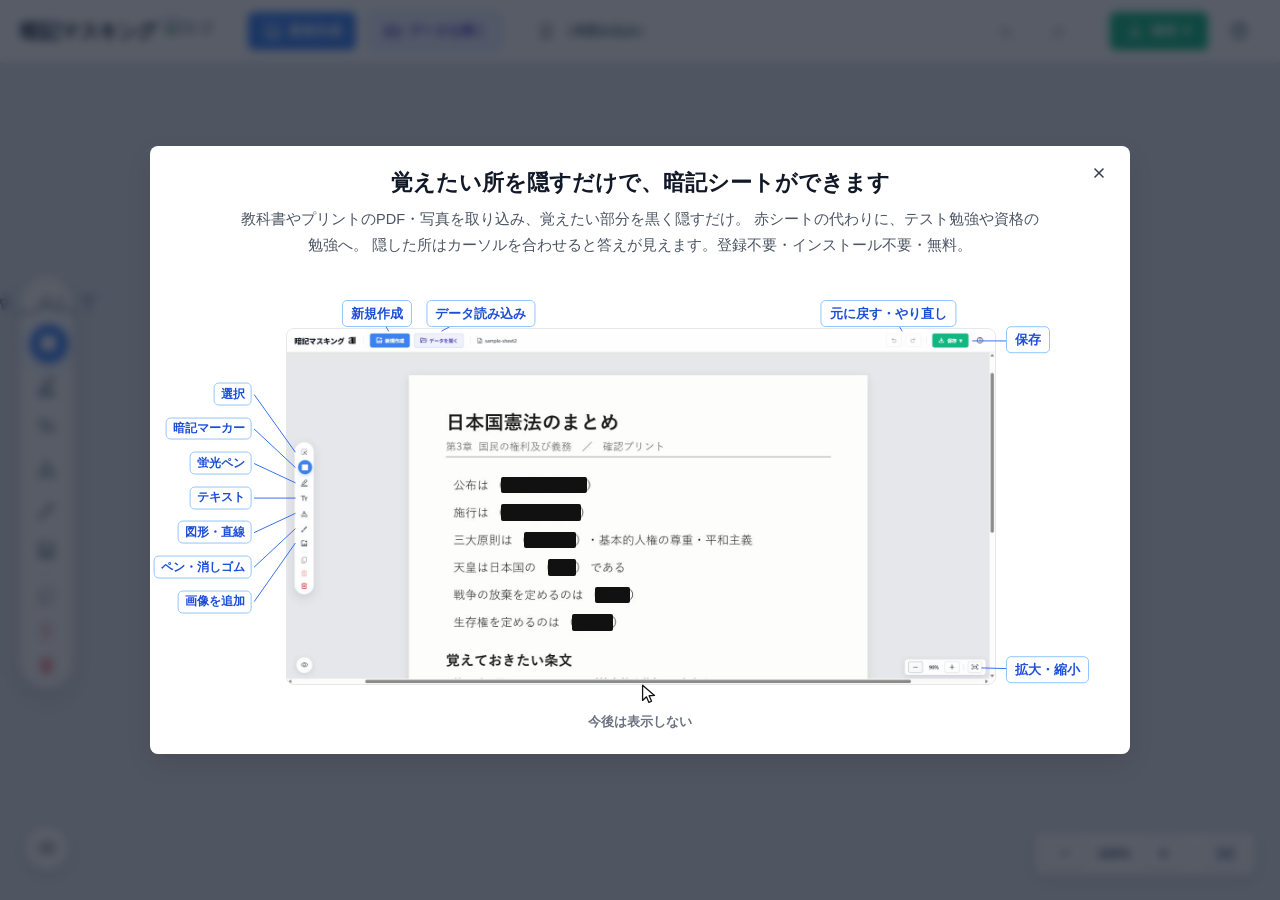
==== index.html @ faf6becc "検索結果用の正方形の紹介画像を追加し、代表画像に指定 - card.png（1200x1200）を新規追加。文言は ogp.png に揃え、「黒塗り」は「黒くマスキング」へ - guide の3ページ" ====
<!DOCTYPE html>
<html lang="ja">
<head>
    <meta charset="UTF-8">
    <meta name="viewport" content="width=device-width, initial-scale=1.0, viewport-fit=cover">
    <meta name="robots" content="index, follow, max-image-preview:large, max-snippet:-1, max-video-preview:-1">
    <!-- SEO：狙う言葉は「赤シートの代わり」。実物の赤シート（赤字＋緑シート）とは仕組みが違うので
         「赤シートです」とは名乗らない。名乗ると検索意図とズレて離脱され、かえって順位が落ちる。
         マスクの色は選べない（常に黒）ので、「赤で隠せる」とも書かない。 -->
    <title>暗記マスキング｜赤シートの代わりにPDF・画像を隠せる無料アプリ</title>
    <meta name="description" content="赤シートの代わりになる暗記シートが数秒で。教科書や授業の資料のPDF・写真を取り込み、覚えたい部分を暗記マーカーでなぞって隠すだけ。カーソルを合わせると答えが見え、テキスト入力・手書き・蛍光ペンも使えるのでノート代わりにも。テスト勉強や資格の学習に。登録不要・無料。">

    <link rel="canonical" href="https://ankimasking.com/">

    <meta property="og:url" content="https://ankimasking.com/">
    <meta property="og:type" content="website">
    <meta property="og:title" content="暗記マスキング｜赤シートの代わりにPDF・画像を隠せる無料アプリ">
    <meta property="og:description" content="教科書や授業の資料のPDF・写真を取り込み、覚えたい部分を暗記マーカーでなぞって隠すだけ。カーソルを合わせると答えが見えます。テキスト入力・手書き・蛍光ペンも使えるのでノート代わりにも。テスト勉強や資格の学習に。登録不要・無料。">
    <meta property="og:site_name" content="暗記マスキング">
    <meta property="og:locale" content="ja_JP">
    <meta property="og:image" content="https://ankimasking.com/ogp.png">
    <meta property="og:image:width" content="1200">
    <meta property="og:image:height" content="630">
    <meta property="og:image:alt" content="暗記マスキング｜赤シートの代わりにPDF・画像を隠せる無料アプリ">
    <meta name="twitter:card" content="summary_large_image">

    <link rel="icon" type="image/png" href="favicon.png">
    
    <script src="https://cdnjs.cloudflare.com/ajax/libs/pdf.js/3.11.174/pdf.min.js"></script>
    <link rel="stylesheet" href="https://cdnjs.cloudflare.com/ajax/libs/pdf.js/3.11.174/pdf_viewer.min.css">
    <script src="https://cdnjs.cloudflare.com/ajax/libs/jspdf/2.5.1/jspdf.umd.min.js"></script>
    <!-- PDF書き出しの本命：元PDFをラスタ化せず注釈だけ重ねて劣化ゼロにする（pdf-lib） -->
    <script src="https://cdnjs.cloudflare.com/ajax/libs/pdf-lib/1.17.1/pdf-lib.min.js"></script>

    <link rel="stylesheet" href="https://fonts.googleapis.com/css2?family=Material+Symbols+Outlined:opsz,wght,FILL,GRAD@24,400,0..1,0" />

    <script async src="https://www.googletagmanager.com/gtag/js?id=G-Y444L4XDF3"></script>
    <script>
      window.dataLayer = window.dataLayer || [];
      function gtag(){dataLayer.push(arguments);}
      gtag('js', new Date());
      gtag('config', 'G-Y444L4XDF3');
    </script>

    <link rel="stylesheet" href="style.css">
</head>
<body>

    <div id="loading-overlay" class="overlay overlay-loading">
        <span class="material-symbols-outlined" style="font-size: 40px; animation: spin 2s linear infinite;">hourglass_empty</span>
        <div>処理中...</div>
        <div id="loading-detail" style="font-size: 14px; font-weight: normal; opacity: 0.8;">少し時間がかかる場合があります</div>
    </div>

    <!-- 初めて来た人にだけ出す「使い方」の箱。
         中の動きは説明ページ(/guide/)の冒頭と同じもの。写真1枚に暗記マーカーとカーソルを
         CSSで重ねているだけで、動画でもGIFでもない。座標は写真に対する％なので、
         箱の中に入れても位置はずれない。閉じ方は3通り：ばつ印・枠の外・今後は表示しない。 -->
    <div id="welcome-overlay" class="overlay">
        <div id="welcome-box" role="dialog" aria-modal="true" aria-labelledby="welcome-title">
            <button id="welcome-close" class="btn btn-icon btn-ghost" title="閉じる" aria-label="閉じる">
                <span class="material-symbols-outlined">close</span>
            </button>
            <!-- 文言は title/description と同じ狙い（「赤シートの代わり」）に揃える。
                 「赤シートです」とは名乗らない。マスクは常に黒なので「赤で隠せる」とも書かない。 -->
            <h2 id="welcome-title">覚えたい所を隠すだけで、暗記シートができます</h2>
            <p id="welcome-lead">
                教科書やプリントのPDF・写真を取り込み、覚えたい部分を黒く隠すだけ。
                赤シートの代わりに、テスト勉強や資格の勉強へ。
                隠した所はカーソルを合わせると答えが見えます。登録不要・インストール不要・無料。
            </p>
            <div class="stage">
            <div class="demo">
                <img src="guide/screenshot-anim.jpg" width="1564" height="784" loading="lazy" decoding="async"
                     alt="暗記マスキングの画面。取り込んだ確認プリントで、括弧の中の重要語句が黒く塗りつぶされ、カーソルを合わせた所だけ赤い答えが見えている。">
                <span class="m m1" style="left:30.3102%;top:41.6655%;width:12.2227%;height:4.5848%"></span>
                <span class="m m2" style="left:30.3102%;top:49.3763%;width:11.2825%;height:4.5848%"></span>
                <span class="m m3" style="left:33.6531%;top:57.0872%;width:7.3127%;height:4.5848%"></span>
                <span class="m m4" style="left:36.9961%;top:64.7981%;width:3.9698%;height:4.5848%"></span>
                <span class="m m5" style="left:43.682%;top:72.5089%;width:4.91%;height:4.5848%"></span>
                <span class="m m6" style="left:40.339%;top:80.2198%;width:5.8502%;height:4.5848%"></span>
                <!-- 道具の名前。写真の外側に置いて細い線で結ぶ（説明ページと同じ作り）。
                     狭い画面では場所が無いので、CSS 側でまとめて畳む。 -->
                <span class="cal" style="left:12.79%;top:-7.9%;transform:translateX(-50%)">新規作成</span>
                <span class="cal" style="left:27.49%;top:-7.9%;transform:translateX(-50%)">データ読み込み</span>
                <span class="cal" style="left:85.04%;top:-7.9%;transform:translateX(-50%)">元に戻す・やり直し</span>
                <span class="cal cal-t" style="left:-4.8%;top:18.458%;transform:translate(-100%,-50%)">選択</span>
                <span class="cal cal-t" style="left:-4.8%;top:28.152%;transform:translate(-100%,-50%)">暗記マーカー</span>
                <span class="cal cal-t" style="left:-4.8%;top:37.846%;transform:translate(-100%,-50%)">蛍光ペン</span>
                <span class="cal cal-t" style="left:-4.8%;top:47.540%;transform:translate(-100%,-50%)">テキスト</span>
                <span class="cal cal-t" style="left:-4.8%;top:57.234%;transform:translate(-100%,-50%)">図形・直線</span>
                <span class="cal cal-t" style="left:-4.8%;top:66.928%;transform:translate(-100%,-50%)">ペン・消しゴム</span>
                <span class="cal cal-t" style="left:-4.8%;top:76.622%;transform:translate(-100%,-50%)">画像を追加</span>
                <span class="cal" style="left:101.6%;top:3.3%;transform:translateY(-50%)">保存</span>
                <span class="cal" style="left:101.6%;top:95.7%;transform:translateY(-50%)">拡大・縮小</span>
                <svg class="cal-lines" viewBox="-391 -110 2346 1019" aria-hidden="true">
                    <g fill="none" stroke="#2563eb" stroke-width="2" stroke-linecap="round">
                        <path d="M212 -22 L226 4"/>
                        <path d="M392 -22 L344 4"/>
                        <path d="M1344 -22 L1360 4"/>
                        <path d="M-70 145 L20 271"/>
                        <path d="M-70 221 L20 305"/>
                        <path d="M-70 297 L20 339"/>
                        <path d="M-70 373 L20 373"/>
                        <path d="M-70 449 L20 407"/>
                        <path d="M-70 525 L20 441"/>
                        <path d="M-70 601 L20 473"/>
                        <path d="M1608 26 L1516 26"/>
                        <path d="M1608 750 L1536 748"/>
                    </g>
                </svg>
                <svg class="cursor" viewBox="0 0 24 24" aria-hidden="true">
                    <path d="M5 2.5 L5 19 L9.2 15.1 L11.9 21.2 L14.8 19.9 L12.1 13.9 L18 13.6 Z"
                          fill="#fff" stroke="#111" stroke-width="1.4" stroke-linejoin="round"/>
                </svg>
            </div>
            </div>
            <div id="welcome-foot">
                <button id="welcome-never" class="btn btn-ghost">今後は表示しない</button>
            </div>
        </div>
    </div>

    <header id="app-header">
        <div class="header-top">
            
            <div class="header-title-group">
                <div class="header-brand">
                    <h1>暗記マスキング</h1>
                    <img src="favicon.png" alt="ロゴ" class="header-logo">
                </div>
                <div class="v-divider"></div>
                
                <label for="imageInput" class="btn btn-primary custom-file-upload">
                    <span class="material-symbols-outlined">add_photo_alternate</span> 新規作成
                </label>
                <input type="file" id="imageInput" accept="image/*, application/pdf">
                
                <label for="projectInput" class="btn btn-project" title="「作業データごと保存 (.amk)」または「編集できるPDFで保存」で保存したファイルを開きます">
                    <span class="material-symbols-outlined">folder_open</span> データを開く
                </label>
                <input type="file" id="projectInput" accept=".amk,application/pdf,.pdf">

                <div class="v-divider"></div>
                <span id="current-file-name" title="編集中のファイル">
                    <span class="material-symbols-outlined">description</span>
                    <span id="current-file-name-text">（未読み込み）</span>
                </span>
            </div>
            
            <div class="header-actions">
                <button class="btn btn-icon" id="btn-undo" title="元に戻す (Ctrl+Z)">
                    <span class="material-symbols-outlined">undo</span>
                </button>
                <button class="btn btn-icon" id="btn-redo" title="やり直し (Ctrl+Shift+Z または Ctrl+Y)">
                    <span class="material-symbols-outlined">redo</span>
                </button>
                <!-- 探す。文字の情報があるPDFの時だけ出す（写真・未読み込みでは消す）。
                     消すと隣がずれるが、使えない物を見せない方を採った（08-15 Rayan様の指示） -->
                <button class="btn btn-icon wide-only" id="btn-find" title="探す (Ctrl+F)" style="display: none;">
                    <span class="material-symbols-outlined">search</span>
                </button>
                <div class="v-divider"></div>
                
                <div class="dropdown" id="save-dropdown-container">
                    <button class="btn btn-success" id="btn-save-menu">
                        <span class="material-symbols-outlined">download</span> 保存 ▼
                    </button>
                    <ul class="dropdown-menu" id="save-dropdown-menu">
                        <li id="btn-save-project-menu">
                            <span class="material-symbols-outlined">data_object</span> 作業データごと保存 (.amk)
                        </li>
                        <li id="btn-save-editable-pdf-menu" title="マーカーを焼き込まず、作業データをPDFの中に入れて保存します。「データを開く」で開き直せば続きから編集できます">
                            <span class="material-symbols-outlined">picture_as_pdf</span> 編集できるPDFで保存
                        </li>
                        <li id="btn-download-menu" title="今の画面のとおりに書き出します（暗記マーカーの「マーカーを外す」で外していれば、その状態で出ます）。こちらは焼き込みなので、開き直しても編集は再開できません">
                            <span class="material-symbols-outlined">image</span> 画像/PDFとして書き出し
                        </li>
                    </ul>
                </div>

                <!-- 使い方ページへの導線。SEO上の内部リンクも兼ねるので button ではなく a で置く。
                     未保存の作業を飛ばさないよう別タブで開く。 -->
                <a class="btn btn-icon btn-ghost wide-only" id="btn-guide" href="/guide/"
                   target="_blank" rel="noopener" title="使い方">
                    <span class="material-symbols-outlined">help</span>
                </a>

                <!-- 狭い画面専用：ヘッダーの操作を1つにまとめる（compact-ui の時だけ出す） -->
                <div class="dropdown compact-only" id="header-menu-container">
                    <button class="btn btn-icon" id="btn-header-menu" title="メニュー">
                        <span class="material-symbols-outlined">menu</span>
                    </button>
                    <ul class="dropdown-menu" id="header-dropdown-menu">
                        <li data-proxy="imageInput"><span class="material-symbols-outlined">add_photo_alternate</span> 新規作成</li>
                        <li data-proxy="projectInput"><span class="material-symbols-outlined">folder_open</span> データを開く</li>
                        <li class="menu-sep"></li>
                        <li data-proxy="btn-undo"><span class="material-symbols-outlined">undo</span> 元に戻す</li>
                        <li data-proxy="btn-redo"><span class="material-symbols-outlined">redo</span> やり直し</li>
                        <li class="menu-sep"></li>
                        <li data-proxy="btn-save-project-menu"><span class="material-symbols-outlined">data_object</span> 作業データごと保存 (.amk)</li>
                        <li data-proxy="btn-save-editable-pdf-menu"><span class="material-symbols-outlined">picture_as_pdf</span> 編集できるPDFで保存</li>
                        <li data-proxy="btn-download-menu"><span class="material-symbols-outlined">image</span> 画像/PDFとして書き出し</li>
                        <li class="menu-sep"></li>
                        <li class="menu-link"><a href="/guide/" target="_blank" rel="noopener"><span class="material-symbols-outlined">help</span> 使い方</a></li>
                    </ul>
                </div>
            </div>

        </div>
    </header>

    <div id="brush-cursor"></div>
    <div id="text-cursor"></div>

    <div id="width-preview">
        <div id="width-preview-dot"></div>
        <div id="width-preview-label"></div>
    </div>

    <div id="main-area">
        <div id="pdf-sidebar" class="hideable-ui"></div>

        <div id="workspace-outer">
            <button id="btn-focus-mode" title="学習モード（閲覧のみ）">
                <span class="material-symbols-outlined">visibility</span>
            </button>

            <!-- 探す窓。ヘッダーのすぐ下に右端を揃えて浮かせる。中身の並びは Chrome の Ctrl+F と同じ。
                 Ctrl+F はこちらが受け取り、ブラウザの窓は出さない。 -->
            <div id="find-bar" class="floating-ui" style="display: none;">
                <input type="text" id="find-input" placeholder="ページ内を検索" autocomplete="off" spellcheck="false">
                <span id="find-count">0/0</span>
                <div class="v-divider-sm"></div>
                <button class="btn btn-icon" id="btn-find-prev" title="前へ (Shift+Enter)">
                    <span class="material-symbols-outlined">keyboard_arrow_up</span>
                </button>
                <button class="btn btn-icon" id="btn-find-next" title="次へ (Enter)">
                    <span class="material-symbols-outlined">keyboard_arrow_down</span>
                </button>
                <button class="btn btn-icon" id="btn-find-close" title="閉じる (Esc)">
                    <span class="material-symbols-outlined">close</span>
                </button>
            </div>

            <div id="floating-top-left" class="floating-ui" style="display: none;">
                <button class="btn btn-icon" id="btn-toggle-sidebar" title="ページ一覧">
                    <span class="material-symbols-outlined">menu</span>
                </button>
                <div id="page-navigation">
                    <!-- 見た目は標準の矢印そのまま（入力欄の右端・カーソルを乗せた時だけ出る）。
                         中身だけ自前にして向きを直す。標準の矢印は「数字を増やす」ものなので、
                         上を押すと本文が下へ進み、向きが逆に見えていた（Rayan様の報告・08-04）。
                         ↑＝前のページ（上へ戻る）／↓＝次のページ。 -->
                    <span id="page-input-wrap">
                        <input type="number" id="page-input" value="1" min="1">
                        <span id="page-stepper">
                            <button type="button" id="btn-page-prev" title="前のページ" aria-label="前のページ"></button>
                            <button type="button" id="btn-page-next" title="次のページ" aria-label="次のページ"></button>
                        </span>
                    </span> / <span id="page-total">1</span>
                </div>
            </div>

            <div id="floating-bottom-right" class="floating-ui">
                <button class="btn btn-icon" id="btn-zoom-out" title="縮小">
                    <span class="material-symbols-outlined">remove</span>
                </button>
                <span id="zoom-text">100%</span>
                <button class="btn btn-icon" id="btn-zoom-in" title="拡大">
                    <span class="material-symbols-outlined">add</span>
                </button>
                <div class="v-divider-sm"></div>
                <button class="btn btn-icon" id="btn-zoom-reset" title="リセット">
                    <span class="material-symbols-outlined">fit_screen</span>
                </button>
            </div>

            <div id="floating-tools-container" class="hideable-ui">
                <div id="floating-properties">
                    
                    <span class="prop-group" id="prop-mask-type">
                        <div class="mini-switch">
                            <input type="radio" id="mask-type-rect" name="maskType" value="rect" checked>
                            <label for="mask-type-rect" title="四角形"><span class="material-symbols-outlined icon-filled">rectangle</span></label>
                            <input type="radio" id="mask-type-free" name="maskType" value="free">
                            <label for="mask-type-free" title="手書き"><span class="material-symbols-outlined">draw</span></label>
                        </div>
                    </span>

                    <!-- 暗記マーカーをまとめて外す／戻す。暗記マーカーツールの設定の中に置く（08-07 Rayan様の指示） -->
                    <span class="prop-group" id="prop-mask-reveal">
                        <!-- 左に何の設定かを示すアイコン、右に入り切りのスイッチ。
                             色・太さの行と同じ「アイコン＋操作」の並びに揃える（08-07 Rayan様の指示）。
                             入＝暗記マーカーが掛かっている／切＝外れている。説明の吹き出しは付けない -->
                        <label class="toggle" id="mask-reveal-switch">
                            <input type="checkbox" id="mask-reveal-toggle" checked>
                            <span class="material-symbols-outlined toggle-icon" id="mask-reveal-icon">toggle_on</span>
                        </label>
                    </span>

                    <span class="prop-group" id="prop-highlight-type">
                        <div class="mini-switch">
                            <input type="radio" id="highlight-type-rect" name="highlightType" value="rect" checked>
                            <label for="highlight-type-rect" title="四角形"><span class="material-symbols-outlined icon-filled">rectangle</span></label>
                            <input type="radio" id="highlight-type-free" name="highlightType" value="free">
                            <label for="highlight-type-free" title="手書き"><span class="material-symbols-outlined">draw</span></label>
                        </div>
                    </span>

                    <span class="prop-group" id="prop-shape-type">
                        <div class="mini-switch">
                            <input type="radio" id="shape-type-rect" name="shapeType" value="rect" checked>
                            <label for="shape-type-rect" title="四角形枠"><span class="material-symbols-outlined">check_box_outline_blank</span></label>
                            <input type="radio" id="shape-type-circle" name="shapeType" value="circle">
                            <label for="shape-type-circle" title="丸"><span class="material-symbols-outlined">radio_button_unchecked</span></label>
                            <input type="radio" id="shape-type-line" name="shapeType" value="line">
                            <label for="shape-type-line" title="直線"><span class="material-symbols-outlined">horizontal_rule</span></label>
                        </div>
                    </span>

                    <span class="prop-group" id="prop-pen-mode">
                        <div class="mini-switch">
                            <input type="radio" id="pen-mode-draw" name="penMode" value="pen" checked>
                            <label for="pen-mode-draw" title="ペン"><span class="material-symbols-outlined icon-filled">edit</span></label>
                            <input type="radio" id="pen-mode-erase" name="penMode" value="eraser">
                            <label for="pen-mode-erase" title="消しゴム"><span class="material-symbols-outlined">ink_eraser</span></label>
                        </div>
                    </span>

                    <span class="prop-group" id="prop-color">
                        <span class="slider-label material-symbols-outlined" title="色">palette</span>
                        <div class="color-palette" id="color-palette">
                            <div class="swatch" data-color="#ef4444" style="background: #ef4444;" title="赤"></div>
                            <div class="swatch" data-color="#3b82f6" style="background: #3b82f6;" title="青"></div>
                            <div class="swatch" data-color="#10b981" style="background: #10b981;" title="緑"></div>
                            <div class="swatch" data-color="#ffff00" style="background: #ffff00;" title="黄"></div>
                            <div class="swatch" data-color="#f97316" style="background: #f97316;" title="オレンジ"></div>
                            <div class="swatch" data-color="#1f2937" style="background: #1f2937;" title="黒"></div>
                            <div class="swatch" data-color="#ffffff" style="background: #ffffff;" title="白"></div>
                            <div class="swatch custom-swatch" id="custom-color-swatch" title="カスタム色を選択" style="position: relative;">
                                <input type="color" id="native-color-picker" style="position: absolute; opacity: 0; width: 100%; height: 100%; top: 0; left: 0; pointer-events: none;">
                            </div>
                        </div>
                    </span>
                    
                    <span class="prop-group" id="prop-text-style">
                        <button class="btn btn-icon" id="btn-text-bold" title="太字"><span class="material-symbols-outlined">format_bold</span></button>
                        <button class="btn btn-icon" id="btn-text-underline" title="下線"><span class="material-symbols-outlined">format_underlined</span></button>
                        <button class="btn btn-icon" id="btn-text-strike" title="取り消し線"><span class="material-symbols-outlined">strikethrough_s</span></button>
                    </span>

                    <span class="prop-group" id="prop-text-align">
                        <button class="btn btn-icon" id="btn-align-left" title="左揃え"><span class="material-symbols-outlined">format_align_left</span></button>
                        <button class="btn btn-icon" id="btn-align-center" title="中央揃え"><span class="material-symbols-outlined">format_align_center</span></button>
                        <button class="btn btn-icon" id="btn-align-right" title="右揃え"><span class="material-symbols-outlined">format_align_right</span></button>
                    </span>

                    <span class="prop-group" id="prop-text-direction">
                        <button class="btn btn-icon" id="btn-dir-horiz" title="横書き"><span class="material-symbols-outlined">notes</span></button>
                        <button class="btn btn-icon" id="btn-dir-vert-rl" title="縦書き"><span class="material-symbols-outlined" style="transform: rotate(90deg);">notes</span></button>
                    </span>

                    <span class="prop-group" id="prop-text-size">
                        <span class="slider-label material-symbols-outlined" title="文字サイズ">format_size</span>
                        <span class="tb-num-wrap panel-num">
                            <input type="number" id="text-size-input" class="tb-num" value="20" min="10">
                            <span class="tb-stepper">
                                <button type="button" id="btn-text-size-up" title="増やす" aria-label="増やす"></button>
                                <button type="button" id="btn-text-size-down" title="減らす" aria-label="減らす"></button>
                            </span>
                        </span>
                    </span>

                    <span class="prop-group" id="prop-text-spacing">
                        <!-- 字間の印。既製のアイコンに合うものが無いので自前で描く（09-08 Rayan様が選んだ形）。
                             A と B の下に左右の矢印。色は文字色を継ぐので、周りの印と同じ濃さになる。 -->
                        <span class="slider-label icon-svg" title="文字間隔">
                            <svg viewBox="0 0 24 24" width="24" height="24" aria-hidden="true">
                                <text x="7.5" y="14" text-anchor="middle" fill="currentColor"
                                      style="font-family:system-ui,-apple-system,'Segoe UI',sans-serif;font-weight:600;font-size:13px">A</text>
                                <text x="16.5" y="14" text-anchor="middle" fill="currentColor"
                                      style="font-family:system-ui,-apple-system,'Segoe UI',sans-serif;font-weight:600;font-size:13px">B</text>
                                <path d="M2.8 19.5 H21.2" stroke="currentColor" stroke-width="1.9" stroke-linecap="round" fill="none"/>
                                <path d="M5.4 17.2 L2.8 19.5 L5.4 21.8" stroke="currentColor" stroke-width="1.9" stroke-linecap="round" stroke-linejoin="round" fill="none"/>
                                <path d="M18.6 17.2 L21.2 19.5 L18.6 21.8" stroke="currentColor" stroke-width="1.9" stroke-linecap="round" stroke-linejoin="round" fill="none"/>
                            </svg>
                        </span>
                        <span class="tb-num-wrap panel-num">
                            <input type="number" id="text-spacing-input" class="tb-num" value="5" min="0" max="35" step="0.5">
                            <span class="tb-stepper">
                                <button type="button" id="btn-text-spacing-up" title="増やす" aria-label="増やす"></button>
                                <button type="button" id="btn-text-spacing-down" title="減らす" aria-label="減らす"></button>
                            </span>
                        </span>
                    </span>

                    <span class="prop-group" id="prop-line-spacing">
                        <!-- 行間の印。字間と対になる形を自前で描く（09-08 Rayan様が選んだ形）。
                             A と B を縦に積み、その左に上下の矢印。中身は 24 のマス目の内側 3.2〜20.8 に収め、
                             矢印の上下端と文字の上下端が同じ高さになるよう、描いた画を測って合わせてある。 -->
                        <span class="slider-label icon-svg" title="行間">
                            <svg viewBox="0 0 24 24" width="24" height="24" aria-hidden="true">
                                <path d="M6.35 4.05 V19.95" stroke="currentColor" stroke-width="1.7" stroke-linecap="round" fill="none"/>
                                <path d="M4.055 6.345 L6.35 4.05 L8.645 6.345" stroke="currentColor" stroke-width="1.7" stroke-linecap="round" stroke-linejoin="round" fill="none"/>
                                <path d="M4.055 17.655 L6.35 19.95 L8.645 17.655" stroke="currentColor" stroke-width="1.7" stroke-linecap="round" stroke-linejoin="round" fill="none"/>
                                <text x="16.9" y="11.615" text-anchor="middle" fill="currentColor"
                                      style="font-family:system-ui,-apple-system,'Segoe UI',sans-serif;font-weight:600;font-size:12px">A</text>
                                <text x="16.9" y="20.8" text-anchor="middle" fill="currentColor"
                                      style="font-family:system-ui,-apple-system,'Segoe UI',sans-serif;font-weight:600;font-size:12px">B</text>
                            </svg>
                        </span>
                        <span class="tb-num-wrap panel-num">
                            <input type="number" id="line-spacing-input" class="tb-num" value="5" min="0" max="20" step="1">
                            <span class="tb-stepper">
                                <button type="button" id="btn-line-spacing-up" title="増やす" aria-label="増やす"></button>
                                <button type="button" id="btn-line-spacing-down" title="減らす" aria-label="減らす"></button>
                            </span>
                        </span>
                    </span>

                    <span class="prop-group" id="prop-pen-width">
                        <span class="slider-label material-symbols-outlined" title="太さ">line_weight</span>
                        <input type="range" id="pen-width-slider" min="0.5" max="100" step="0.5" value="15" style="width: 80px;">
                        <input type="number" id="pen-width-input" class="number-input" min="0.5" max="100" step="0.5" value="15">
                    </span>

                    <span class="prop-group" id="prop-opacity">
                        <span class="slider-label material-symbols-outlined" title="濃さ">opacity</span>
                        <input type="range" id="pen-opacity" min="0.1" max="1" step="0.1" value="1" style="width: 80px;">
                    </span>
                </div>

                <div class="tool-switch">
                    <input type="radio" id="tool-select" name="currentTool" value="select">
                    <label for="tool-select" title="選択 (V)"><span class="material-symbols-outlined">highlight_alt</span></label>

                    <input type="radio" id="tool-mask" name="currentTool" value="mask" checked>
                    <label for="tool-mask" title="暗記マーカー (M)"><span class="material-symbols-outlined icon-filled">square</span></label>

                    <input type="radio" id="tool-highlight" name="currentTool" value="highlight">
                    <label for="tool-highlight" title="蛍光ペン (H)"><span class="material-symbols-outlined">format_ink_highlighter</span></label>

                    <input type="radio" id="tool-text" name="currentTool" value="text">
                    <label for="tool-text" title="テキスト入力 (T)"><span class="material-symbols-outlined">text_fields</span></label>

                    <input type="radio" id="tool-shape" name="currentTool" value="shape">
                    <label for="tool-shape" title="図形・直線 (G)"><span class="material-symbols-outlined">category</span></label>

                    <input type="radio" id="tool-pen" name="currentTool" value="pen">
                    <label for="tool-pen" title="ペン / 消しゴム (P)"><span class="material-symbols-outlined">brush</span></label>
                    
                    <!-- 画像を追加：ペンの直後に置き、区切り線は挟まない -->
                    <button class="btn btn-icon btn-ghost wide-only" id="btn-add-image" title="画像を追加">
                        <span class="material-symbols-outlined">add_photo_alternate</span>
                    </button>
                    <input type="file" id="overlayImageInput" accept="image/png, image/jpeg, image/webp" style="display: none;">

                    <!-- 設定（色・太さ・大きさ）は、今のツールをもう一度押して開く。専用ボタンは廃止。
                         「…」は狭い画面専用 -->
                    <div class="tool-divider compact-only"></div>
                    <div class="dropdown compact-only" id="tool-more-container">
                        <button class="btn btn-icon btn-ghost" id="btn-tool-more" title="その他">
                            <span class="material-symbols-outlined">more_horiz</span>
                        </button>
                        <ul class="dropdown-menu dropdown-menu-up" id="tool-more-menu">
                            <li data-proxy="btn-add-image"><span class="material-symbols-outlined">add_photo_alternate</span> 画像を追加</li>
                            <li data-proxy="btn-duplicate"><span class="material-symbols-outlined">content_copy</span> 複製</li>
                            <li data-proxy="btn-delete"><span class="material-symbols-outlined">delete</span> 選択したものを消す</li>
                            <li data-proxy="btn-clear-all"><span class="material-symbols-outlined">delete_forever</span> すべて消す</li>
                        </ul>
                    </div>

                    <div class="tool-divider wide-only"></div>

                    <button class="btn btn-icon btn-ghost wide-only" id="btn-duplicate" title="複製 (Ctrl+D)">
                        <span class="material-symbols-outlined">content_copy</span>
                    </button>
                    <button class="btn btn-icon btn-danger btn-ghost wide-only" id="btn-delete" title="選択したものを消す (Delete)">
                        <span class="material-symbols-outlined">delete</span>
                    </button>
                    <button class="btn btn-icon btn-danger btn-ghost wide-only" id="btn-clear-all" title="すべて消す">
                        <span class="material-symbols-outlined">delete_forever</span>
                    </button>
                </div>
            </div>

            <!-- 何も読み込んでいない時の案内。中央に3行で置く。
                 ファイルはどこにも送らずブラウザの中だけで扱うので「アップロード」とは書かない。 -->
            <div id="empty-hint">
                <div id="empty-hint-box">
                    <span class="material-symbols-outlined" id="empty-hint-icon">upload_file</span>
                    <p id="empty-hint-line">ここにPDF・画像をドラッグ</p>
                    <p id="empty-hint-pick">または <label for="imageInput" class="link-btn">ファイルを選ぶ</label></p>
                    <p id="empty-hint-open"><label for="projectInput" class="link-quiet">保存したデータを開く</label></p>
                </div>
            </div>

            <div id="workspace-container" class="tool-mask"> 
                <!-- 選んだテキストの上に出る道具の帯（08-16 Rayan様の案）。
                     左端のつまみで箱を動かし、その右に文字の設定を並べる。
                     まだ見た目だけで、押しても何も起きない。 -->
                <div id="text-toolbar" class="floating-ui" style="display: none;">
                    <div id="text-toolbar-grip" title="ドラッグで移動"></div>
                    <span class="tb-sep"></span>
                    <span class="tb-icon material-symbols-outlined" title="文字サイズ">format_size</span>
                    <span id="tb-size-wrap" class="tb-num-wrap">
                        <input type="number" id="tb-size" class="tb-num" value="20" min="10">
                        <span id="tb-size-stepper" class="tb-stepper">
                            <button type="button" id="tb-size-up" title="大きく" aria-label="大きく"></button>
                            <button type="button" id="tb-size-down" title="小さく" aria-label="小さく"></button>
                        </span>
                    </span>
                    <span class="tb-sep"></span>
                    <button type="button" id="tb-color" title="色"></button>
                    <span class="tb-sep"></span>
                    <!-- 太字・下線・取り消し線は1つにまとめる（09-08 Rayan様）。
                         押すと3つが並んで出て、好きなだけ重ねられる。 -->
                    <button class="btn btn-icon" id="tb-decor" title="太字・下線・取り消し線"><span class="material-symbols-outlined">text_format</span></button>
                    <span class="tb-sep"></span>
                    <button class="btn btn-icon" id="tb-align" title="揃え"><span class="material-symbols-outlined">format_align_left</span></button>
                    <button class="btn btn-icon" id="tb-dir" title="縦書き・横書き"><span class="material-symbols-outlined">notes</span></button>
                    <span class="tb-sep"></span>
                    <!-- 字間は印だけを置き、押すと数字の欄が上に出る（09-08 Rayan様。あまり使わないため）。
                         印は設定パネルと同じ形（A B の下に左右の矢印）。 -->
                    <button class="btn btn-icon" id="tb-spacing-btn" title="文字間隔">
                        <svg viewBox="0 0 24 24" width="24" height="24" aria-hidden="true">
                            <text x="7.5" y="14" text-anchor="middle" fill="currentColor"
                                  style="font-family:system-ui,-apple-system,'Segoe UI',sans-serif;font-weight:600;font-size:13px">A</text>
                            <text x="16.5" y="14" text-anchor="middle" fill="currentColor"
                                  style="font-family:system-ui,-apple-system,'Segoe UI',sans-serif;font-weight:600;font-size:13px">B</text>
                            <path d="M2.8 19.5 H21.2" stroke="currentColor" stroke-width="1.9" stroke-linecap="round" fill="none"/>
                            <path d="M5.4 17.2 L2.8 19.5 L5.4 21.8" stroke="currentColor" stroke-width="1.9" stroke-linecap="round" stroke-linejoin="round" fill="none"/>
                            <path d="M18.6 17.2 L21.2 19.5 L18.6 21.8" stroke="currentColor" stroke-width="1.9" stroke-linecap="round" stroke-linejoin="round" fill="none"/>
                        </svg>
                    </button>
                    <!-- 行間も同じ作り。印を押すと数字の欄が上に出る。 -->
                    <button class="btn btn-icon" id="tb-line-btn" title="行間">
                        <svg viewBox="0 0 24 24" width="24" height="24" aria-hidden="true">
                            <path d="M6.35 4.05 V19.95" stroke="currentColor" stroke-width="1.7" stroke-linecap="round" fill="none"/>
                            <path d="M4.055 6.345 L6.35 4.05 L8.645 6.345" stroke="currentColor" stroke-width="1.7" stroke-linecap="round" stroke-linejoin="round" fill="none"/>
                            <path d="M4.055 17.655 L6.35 19.95 L8.645 17.655" stroke="currentColor" stroke-width="1.7" stroke-linecap="round" stroke-linejoin="round" fill="none"/>
                            <text x="16.9" y="11.615" text-anchor="middle" fill="currentColor"
                                  style="font-family:system-ui,-apple-system,'Segoe UI',sans-serif;font-weight:600;font-size:12px">A</text>
                            <text x="16.9" y="20.8" text-anchor="middle" fill="currentColor"
                                  style="font-family:system-ui,-apple-system,'Segoe UI',sans-serif;font-weight:600;font-size:12px">B</text>
                        </svg>
                    </button>
                </div>
                <!-- 帯の色ボタンを押すと出る色の一覧。中身は 86-textbar.js が作る。 -->
                <div id="tb-palette" class="floating-ui" style="display: none;"></div>
                <!-- 数字の欄を押すと出る、よく使う値の一覧。中身は 86-textbar.js が作る。
                     欄には数字を打つこともできる（09-08 Rayan様）。 -->
                <div id="tb-num-list" class="floating-ui" style="display: none;"></div>
                <!-- 字間の印を押すと出る、数字の欄。 -->
                <div id="tb-spacing-pop" class="floating-ui" style="display: none;">
                    <span id="tb-spacing-wrap" class="tb-num-wrap">
                        <input type="number" id="tb-spacing" class="tb-num" value="5" min="0" max="35" step="0.5">
                        <span id="tb-spacing-stepper" class="tb-stepper">
                            <button type="button" id="tb-spacing-up" title="広げる" aria-label="広げる"></button>
                            <button type="button" id="tb-spacing-down" title="詰める" aria-label="詰める"></button>
                        </span>
                    </span>
                </div>
                <!-- 行間の印を押すと出る、数字の欄。 -->
                <div id="tb-line-pop" class="floating-ui" style="display: none;">
                    <span id="tb-line-wrap" class="tb-num-wrap">
                        <input type="number" id="tb-line" class="tb-num" value="5" min="0" max="20" step="1">
                        <span id="tb-line-stepper" class="tb-stepper">
                            <button type="button" id="tb-line-up" title="広げる" aria-label="広げる"></button>
                            <button type="button" id="tb-line-down" title="詰める" aria-label="詰める"></button>
                        </span>
                    </span>
                </div>
                <!-- 帯の飾りボタンを押すと出る、太字・下線・取り消し線の3つ。 -->
                <div id="tb-decor-menu" class="floating-ui" style="display: none;">
                    <button class="btn btn-icon" id="tb-bold" title="太字"><span class="material-symbols-outlined">format_bold</span></button>
                    <button class="btn btn-icon" id="tb-underline" title="下線"><span class="material-symbols-outlined">format_underlined</span></button>
                    <button class="btn btn-icon" id="tb-strike" title="取り消し線"><span class="material-symbols-outlined">strikethrough_s</span></button>
                </div>
                <div id="workspace-wrapper">
                    <div id="workspace">
                        <img id="uploaded-image" src="" style="display: none;" draggable="false">
                        <div id="pdf-container"></div>
                        <div id="drawing-box"></div>
                        <div id="selection-box"></div> 
                    </div>
                </div>
            </div>
        </div>
    </div>
    <!-- 元は app.js 1本（4,557行）。役割ごとに分割した。
         素のスクリプトなので変数は全ファイルで共有される。順番を変えると壊れる。 -->
    <script src="js/00-base.js"></script>
    <script src="js/10-shortcuts.js"></script>
    <script src="js/20-strokes.js"></script>
    <script src="js/30-history.js"></script>
    <script src="js/40-elements.js"></script>
    <script src="js/50-pages.js"></script>
    <script src="js/60-input.js"></script>
    <script src="js/70-export.js"></script>
    <script src="js/75-welcome.js"></script>
    <script src="js/80-images.js"></script>
    <script src="js/85-find.js"></script>
    <script src="js/86-textbar.js"></script>
    <script src="js/87-multisel.js"></script>
---- style.css ----
/* =========================================================
           デザイントークン（色・角丸・影を一元管理）
           - ライト値を :root に定義し、prefers-color-scheme: dark で差し替える
           - アクセント色（青/緑/赤）とユーザー描画色は原則そのまま
           ========================================================= */
        :root {
            /* サーフェス（面） */
            --c-canvas: #e5e7eb;        /* ワークスペースの背景（ページの外側） */
            --c-body-bg: #f3f4f6;       /* アプリ全体の背景 */
            --c-surface: #ffffff;       /* パネル・ボタン・カード */
            --c-surface-2: #f9fafb;     /* わずかに沈んだ面／ホバー */
            --c-surface-3: #f3f4f6;     /* インセット・ホバー塗り */
            --c-glass: rgba(255, 255, 255, 0.95);      /* すりガラス風パネル */
            --c-glass-border: rgba(229, 231, 235, 0.8);
            /* テキスト */
            --c-text: #374151;
            --c-text-strong: #111827;
            --c-text-muted: #6b7280;
            --c-text-sub: #4b5563;
            --c-on-accent: #ffffff;     /* アクセント上の文字 */
            /* ボーダー */
            --c-border: #e5e7eb;
            --c-border-input: #d1d5db;
            --c-border-strong: #9ca3af;
            /* アクセント（ライト/ダーク共通） */
            --c-accent: #3b82f6;
            --c-accent-hover: #2563eb;
            --c-accent-weak: rgba(59, 130, 246, 0.3);
            --c-accent-tint: #eff6ff;   /* 青系ホバー塗り */
            --c-success: #10b981;
            --c-success-hover: #059669;
            --c-danger: #ef4444;
            --c-danger-border: #fca5a5;
            --c-danger-bg: #fef2f2;
            --c-danger-hover-bg: #fee2e2;
            --c-danger-hover-border: #f87171;
            --c-project-bg: #eef2ff;
            --c-project-text: #4338ca;
            --c-project-border: #c7d2fe;
            --c-project-hover-bg: #e0e7ff;
            --c-project-hover-border: #a5b4fc;
            /* 影 */
            --sh-sm: 0 1px 2px rgba(0,0,0,0.05);
            --sh-panel: 0 1px 3px rgba(0,0,0,0.05);
            --sh-md: 0 4px 15px rgba(0,0,0,0.1);
            --sh-lg: 0 10px 25px rgba(0,0,0,0.1);
            /* 角丸スケール */
            --r-xs: 2px; --r-sm: 4px; --r-md: 6px; --r-lg: 8px; --r-xl: 12px; --r-pill: 100px;
            /* ツールチップ */
            --c-tooltip-bg: rgba(17, 24, 39, 0.85);
        }

        @media (prefers-color-scheme: dark) {
            :root {
                --c-canvas: #0f1115;
                --c-body-bg: #16181d;
                --c-surface: #1f2228;
                --c-surface-2: #262a31;
                --c-surface-3: #2b2f37;
                --c-glass: rgba(31, 34, 40, 0.95);
                --c-glass-border: rgba(255, 255, 255, 0.08);
                --c-text: #e5e7eb;
                --c-text-strong: #f9fafb;
                --c-text-muted: #9ca3af;
                --c-text-sub: #cbd5e1;
                --c-border: #333842;
                --c-border-input: #3a3f4a;
                --c-border-strong: #565d6a;
                --c-accent-tint: #1e3a5f;
                --c-danger-bg: #3a1f1f;
                --c-danger-hover-bg: #4a2626;
                --c-project-bg: #26294a;
                --c-project-text: #c7d2fe;
                --c-project-border: #3a3f6a;
                --c-project-hover-bg: #2f3358;
                --c-project-hover-border: #4a5088;
                --sh-sm: 0 1px 2px rgba(0,0,0,0.4);
                --sh-panel: 0 1px 3px rgba(0,0,0,0.4);
                --sh-md: 0 4px 15px rgba(0,0,0,0.5);
                --sh-lg: 0 10px 25px rgba(0,0,0,0.6);
                --c-tooltip-bg: rgba(0, 0, 0, 0.9);
            }
        }

        /* --- モダンリセット & ベースレイアウト --- */
        body {
            margin: 0;
            height: 100vh;
            /* スマホはアドレスバーの分だけ 100vh が実際の可視領域より高く、
               下端のツールバーが画面外へ落ちる。dvh 対応ブラウザではこちらが勝つ。 */
            height: 100dvh;
            display: flex;
            flex-direction: column;
            overflow: hidden;
            background-color: var(--c-body-bg);
            font-family: -apple-system, BlinkMacSystemFont, "Segoe UI", Roboto, Helvetica, Arial, sans-serif;
            color: var(--c-text);
        }

        /* アイコンのベーススタイル */
        .material-symbols-outlined {
            font-size: 20px;
            line-height: 1;
            display: flex;
            align-items: center;
            justify-content: center;
        }

        .icon-filled {
            font-variation-settings: 'FILL' 1;
        }

        /* --- ヘッダー --- */
        #app-header {
            flex-shrink: 0;
            background: var(--c-glass);
            backdrop-filter: blur(10px);
            border-bottom: 1px solid var(--c-border);
            box-shadow: var(--sh-panel);
            z-index: 1000;
            display: flex;
            flex-direction: column;
            gap: 12px;
            padding: 12px 20px;
        }
        
        .header-top { display: flex; justify-content: space-between; align-items: center; flex-wrap: wrap; gap: 10px; }
        .header-title-group { display: flex; align-items: center; gap: 12px; flex-wrap: wrap; }
        .header-brand { display: flex; align-items: center; gap: 8px; }
        .header-logo { height: 26px; width: auto; object-fit: contain; }
        h1 { margin: 0; font-size: 20px; font-weight: 800; color: var(--c-text-strong); letter-spacing: -0.5px; }

        /* 縦ディバイダー（ヘッダー等の区切り線・旧インラインstyleを共通化） */
        .v-divider { width: 1px; height: 20px; background: var(--c-border); margin: 0 5px; align-self: center; }
        .v-divider-sm { width: 1px; height: 16px; background: var(--c-border-input); margin: 0 4px; align-self: center; }

        /* UI（ツールバー等）はドラッグしても文字選択されないようにする（入力欄は除く） */
        #app-header, #floating-tools-container, #floating-top-left, #floating-bottom-right,
        #btn-focus-mode, .dropdown-menu, #restore-banner, #pdf-sidebar {
            -webkit-user-select: none; user-select: none;
        }
        
        .header-actions { display: flex; align-items: center; gap: 10px; flex-wrap: wrap; }

        /* 編集中のファイル名 */
        #current-file-name { display: inline-flex; align-items: center; gap: 5px; max-width: 260px; font-size: 13px; font-weight: 600; color: var(--c-text-sub); }
        #current-file-name .material-symbols-outlined { font-size: 18px; color: var(--c-text-muted); }
        #current-file-name-text { overflow: hidden; text-overflow: ellipsis; white-space: nowrap; }

        /* --- ボタンデザイン --- */
        .btn {
            padding: 8px 14px;
            font-size: 13px;
            font-weight: 600;
            cursor: pointer;
            border-radius: var(--r-md);
            display: inline-flex;
            align-items: center;
            gap: 6px;
            transition: all 0.2s ease;
            border: 1px solid transparent;
            background-color: var(--c-surface);
            color: var(--c-text);
            border-color: var(--c-border-input);
            box-shadow: var(--sh-sm);
            position: relative; /* ツールチップ(::after)の基準にする */
        }
        .btn:hover { background-color: var(--c-surface-2); border-color: var(--c-border-strong); }
        .btn:active { transform: scale(0.97); }
        /* 押せないボタンは薄く表示して「効かない/もう戻れない」を区別できるようにする */
        .btn:disabled { opacity: 0.4; cursor: default; box-shadow: none; transform: none; }
        .btn:disabled:hover { background-color: var(--c-surface); border-color: var(--c-border-input); }
        .btn-icon { padding: 6px 10px; }

        .btn-primary { background-color: var(--c-accent); color: var(--c-on-accent); border-color: var(--c-accent); }
        .btn-primary:hover { background-color: var(--c-accent-hover); border-color: var(--c-accent-hover); color: var(--c-on-accent); }

        .btn-success { background-color: var(--c-success); color: var(--c-on-accent); border-color: var(--c-success); }
        .btn-success:hover { background-color: var(--c-success-hover); border-color: var(--c-success-hover); color: var(--c-on-accent); }

        .btn-danger { color: var(--c-danger); border-color: var(--c-danger-border); background-color: var(--c-danger-bg); }
        .btn-danger:hover { background-color: var(--c-danger-hover-bg); border-color: var(--c-danger-hover-border); }

        .btn-project { background-color: var(--c-project-bg); color: var(--c-project-text); border-color: var(--c-project-border); }
        .btn-project:hover { background-color: var(--c-project-hover-bg); border-color: var(--c-project-hover-border); }

        /* ゴーストボタン（枠・背景なし。旧インラインstyleを共通化） */
        .btn-ghost { border-color: transparent; background-color: transparent; box-shadow: none; }
        .btn-ghost:hover { background-color: var(--c-surface-3); border-color: transparent; }

        .custom-file-upload { display: inline-flex; cursor: pointer; }
        #imageInput, #projectInput { display: none; }

        /* --- ドロップダウンメニュー --- */
        .dropdown { position: relative; display: inline-block; }
        .dropdown-menu {
            position: absolute; top: 100%; right: 0; margin-top: 8px; background: var(--c-surface);
            border: 1px solid var(--c-border); border-radius: var(--r-lg); box-shadow: var(--sh-lg);
            list-style: none; padding: 5px; display: none; flex-direction: column; gap: 2px;
            min-width: 220px; z-index: 3000;
        }
        .dropdown-menu.show { display: flex; }
        .dropdown-menu li {
            padding: 10px 15px; cursor: pointer; border-radius: var(--r-md); font-size: 13px;
            font-weight: 600; color: var(--c-text); display: flex; align-items: center; gap: 8px;
            transition: 0.2s;
        }
        .dropdown-menu li:hover { background-color: var(--c-surface-3); color: var(--c-accent); }
        /* メニュー内のリンク項目（使い方ページ）。他の項目と同じ当たり判定にするため
           li の padding を外し、a 側で埋める */
        .dropdown-menu li.menu-link { padding: 0; }
        .dropdown-menu li.menu-link a {
            display: flex; align-items: center; gap: 8px; width: 100%;
            padding: 10px 15px; color: inherit; text-decoration: none; border-radius: var(--r-md);
        }
        /* ヘッダーのアイコンリンク（使い方）は button と同じ見た目に揃える */
        a.btn { text-decoration: none; }

        /* --- フローティングツールバー (下部中央) --- */
        #floating-tools-container {
            position: absolute; bottom: 30px; left: 50%; transform: translateX(-50%);
            display: flex; flex-direction: column; align-items: center; gap: 15px;
            z-index: 2000; pointer-events: none;
        }

        .tool-switch {
            display: inline-flex; background: var(--c-glass); backdrop-filter: blur(10px);
            border-radius: var(--r-pill); padding: 6px; gap: 4px; border: 1px solid var(--c-glass-border);
            box-shadow: var(--sh-lg); pointer-events: auto; align-items: center;
        }

        .tool-switch label {
            display: flex; justify-content: center; align-items: center; width: 38px; height: 38px;
            cursor: pointer; border-radius: 50%; color: var(--c-text-muted); transition: all 0.2s ease; position: relative;
        }
        .tool-switch label .material-symbols-outlined { font-size: 21px; }
        /* ツールバー内のアイコンボタンも同じ大きさに揃える */
        .tool-switch .btn-icon { padding: 4px 8px; }
        .tool-switch .btn-icon .material-symbols-outlined { font-size: 21px; }

        /* 説明（ツールチップ）はボタンの中央に揃える。
           left を指定しないと、文字がボタンの左端から右へ伸びて中心がずれる（08-07 修正） */
        .tool-switch label::after, .btn[title]::after, .slider-label[title]::after {
            content: attr(title); position: absolute; top: -35px; left: 50%; background: var(--c-tooltip-bg);
            color: #fff; font-size: 12px; font-weight: 600; padding: 4px 8px; border-radius: var(--r-sm);
            white-space: nowrap; opacity: 0; pointer-events: none; transition: opacity 0.2s, transform 0.2s;
            transform: translate(-50%, 5px); z-index: 5000;
        }
        .tool-switch label:hover::after { opacity: 1; transform: translate(-50%, 0); }
        /* 押した後もカーソルが動かないと :hover が外れず、説明が画面に貼り付いたまま残る。
           押した時点で JS が .no-tip を付け、離れた時に外す（08-07 修正） */
        .no-tip::after { opacity: 0 !important; }
        /* 入り切りのスイッチ（暗記マーカーを掛ける／外す）。他のアイコンと同じ線画で揃える */
        .toggle { display: inline-flex; align-items: center; justify-content: center; cursor: pointer; padding: 2px; border-radius: var(--r-md); }
        .toggle input { position: absolute; opacity: 0; width: 0; height: 0; }
        .toggle-icon { font-size: 34px; color: var(--c-text-muted); transition: color 0.18s; }
        /* スイッチは行の中央に置く（08-07 Rayan様の指示）。
           他の設定行は左揃えだが、この行はスイッチ1つだけなので中央のほうが座りが良い */
        #prop-mask-reveal { justify-content: center; }
        .toggle input:checked + .toggle-icon { color: var(--c-accent); }
        .toggle:hover { background: var(--c-surface-3); }
        /* .btn のツールチップも表示する（従来はホバー時の opacity ルールが無く出ていなかった） */
        .btn[title]:hover::after { opacity: 1; transform: translate(-50%, 0); }
        /* ヘッダー内のボタンは上に出すと画面外に切れるため下向きに表示する */
        header .btn[title]::after { top: calc(100% + 8px); }
        /* 画面の右端に寄っているボタンは、中央揃えだと説明がはみ出す。右端を揃えて左へ伸ばす */
        #floating-bottom-right .btn[title]::after,
        #btn-guide::after, #btn-header-menu::after {
            left: auto; right: 0; transform: translate(0, 5px);
        }
        #floating-bottom-right .btn[title]:hover::after,
        #btn-guide:hover::after, #btn-header-menu:hover::after { transform: translate(0, 0); }
        .tool-switch label:hover { background-color: var(--c-surface-3); color: var(--c-text); }
        .tool-switch input[type="radio"] { display: none; }
        .tool-switch input[type="radio"]:checked + label {
            background-color: var(--c-accent); color: var(--c-on-accent); box-shadow: 0 4px 10px var(--c-accent-weak);
            transform: translateY(-2px);
        }
        /* 設定行を開いている間は、そのツールのボタンに白い輪を出す（開いていると分かるように） */
        .tool-switch input[type="radio"]:checked + label.props-open {
            box-shadow: 0 0 0 2px var(--c-on-accent), 0 4px 10px var(--c-accent-weak);
        }
        .tool-divider { width: 1px; height: 20px; background: var(--c-glass-border); margin: 0 3px; }

        /* --- フローティングプロパティパネル --- */
        #floating-properties {
            display: none; background: var(--c-glass); backdrop-filter: blur(10px);
            border-radius: var(--r-xl); padding: 7px 10px; gap: 6px; border: 1px solid var(--c-glass-border);
            box-shadow: var(--sh-md); pointer-events: auto; flex-wrap: wrap; justify-content: center;
        }

        .prop-group { display: none; align-items: center; gap: 6px; padding: 0 7px; border-left: 1px solid var(--c-border); }
        /* 先頭の区切り線は要らない。JSが「実際に見えている先頭」に is-first を付ける */
        .prop-group:first-child, .prop-group.is-first { border-left: none; padding-left: 0; }

        .slider-label { color: var(--c-text-muted); position: relative; cursor: help; }
        .slider-label:hover { color: var(--c-text); }
        /* 自前で描いた印。周りのアイコン（フォント）と縦位置と大きさを揃える */
        .icon-svg { display: inline-flex; align-items: center; }
        .icon-svg svg { display: block; }
        .slider-label:hover::after { opacity: 1; transform: translateY(0); }

        .mini-switch { display: inline-flex; background: var(--c-surface-3); border-radius: var(--r-lg); padding: 2px; box-shadow: inset 0 1px 3px rgba(0,0,0,0.1); border: 1px solid var(--c-border); }
        .mini-switch label { display: flex; justify-content: center; align-items: center; width: 32px; height: 32px; cursor: pointer; border-radius: var(--r-md); color: var(--c-text-muted); transition: 0.2s; position: relative;}
        .mini-switch label .material-symbols-outlined { font-size: 20px; }
        .mini-switch label:hover { color: var(--c-text-strong); }
        .mini-switch label:hover::after { opacity: 1; transform: translateY(0); }
        .mini-switch input[type="radio"] { display: none; }
        .mini-switch input[type="radio"]:checked + label { background: var(--c-surface); color: var(--c-accent); box-shadow: 0 1px 3px rgba(0,0,0,0.1); }

        .color-palette { display: flex; gap: 6px; align-items: center; }
        .swatch { width: 22px; height: 22px; border-radius: 50%; cursor: pointer; box-shadow: inset 0 0 0 1px rgba(0,0,0,0.1); transition: 0.15s; }
        .swatch:hover { transform: scale(1.15); }
        .swatch.active { outline: 2px solid var(--c-accent); outline-offset: 2px; transform: scale(1.15); }
        .swatch.custom-swatch { background: conic-gradient(red, yellow, lime, aqua, blue, magenta, red); }

        .combo-box { position: relative; display: inline-flex; align-items: center; border: 1px solid var(--c-border-input); border-radius: var(--r-md); background: var(--c-surface); height: 32px; overflow: hidden; }
        .combo-input { border: none; outline: none; width: 40px; text-align: center; background: transparent; font-size: 13px; font-family: inherit; font-weight: 600; color: var(--c-text); }
        .combo-input::-webkit-inner-spin-button, .combo-input::-webkit-outer-spin-button { -webkit-appearance: none; margin: 0; }

        .combo-dropdown-btn { border: none; background: var(--c-surface-2); cursor: pointer; padding: 0 4px; border-left: 1px solid var(--c-border-input); height: 100%; color: var(--c-text-muted); }
        .combo-dropdown-btn:hover { background: var(--c-surface-3); }

        .combo-list { position: absolute; top: calc(100% + 4px); left: 0; background: var(--c-surface); border: 1px solid var(--c-border); box-shadow: var(--sh-lg); list-style: none; padding: 5px; margin: 0; display: none; flex-direction: column; max-height: 200px; overflow-y: auto; z-index: 2000; width: 100%; border-radius: var(--r-lg); box-sizing: border-box; }
        .combo-list li { padding: 8px 5px; cursor: pointer; font-size: 13px; text-align: center; border-radius: var(--r-sm); font-weight: 600; color: var(--c-text); }
        .combo-list li:hover { background: var(--c-accent-tint); color: var(--c-accent); }

        .number-input { height: 32px; border: 1px solid var(--c-border-input); border-radius: var(--r-md); padding: 0 5px; font-size: 13px; background-color: var(--c-surface); color: var(--c-text); text-align: center; font-weight: 600; width: 45px; }

        /* --- 学習モード（閲覧のみ・UI非表示） --- */
        .hideable-ui { transition: opacity 0.3s ease, visibility 0.3s ease, transform 0.3s ease; }
        body.focus-mode .hideable-ui { opacity: 0 !important; visibility: hidden !important; pointer-events: none !important; }

        /* 学習モード中は編集を無効化し、マスクのめくり（ホバー）だけを許可する */
        body.focus-mode #workspace-container .canvas-element { pointer-events: none !important; }
        body.focus-mode #workspace-container .mask { pointer-events: auto !important; cursor: default; }
        body.focus-mode #btn-focus-mode { color: var(--c-accent); }

        #btn-focus-mode {
            position: absolute; bottom: 30px; left: 30px; width: 44px; height: 44px; border-radius: 50%;
            background: var(--c-glass); backdrop-filter: blur(10px); border: 1px solid var(--c-glass-border);
            box-shadow: var(--sh-md); color: var(--c-text-muted); cursor: pointer; z-index: 3000;
            display: flex; justify-content: center; align-items: center; transition: all 0.2s ease;
        }
        #btn-focus-mode:hover { background: var(--c-surface-3); color: var(--c-text); transform: scale(1.05); }

        /* --- メインワークスペース --- */
        #main-area { flex-grow: 1; display: flex; position: relative; overflow: hidden; }
        
        #pdf-sidebar { width: 220px; height: 100%; background: var(--c-surface); border-right: 1px solid var(--c-border); overflow-y: auto; display: none; flex-direction: column; align-items: center; padding: 20px 0; z-index: 10; box-shadow: 2px 0 8px rgba(0,0,0,0.02); }
        .pdf-thumb { width: 80%; background: var(--c-surface); margin-bottom: 20px; border: 2px solid transparent; border-radius: var(--r-lg); cursor: pointer; box-shadow: var(--sh-md); transition: 0.2s; display: flex; flex-direction: column; align-items: center; padding-bottom: 8px; overflow: hidden; flex-shrink: 0; min-height: 100px; }
        .pdf-thumb:hover { transform: translateY(-2px); box-shadow: 0 4px 10px rgba(0,0,0,0.15); }
        .pdf-thumb.active { border-color: var(--c-accent); box-shadow: 0 0 0 3px var(--c-accent-weak); }
        .pdf-thumb canvas { width: 100%; height: auto; border-bottom: 1px solid var(--c-border); margin-bottom: 8px; object-fit: contain; background: #ffffff; }
        .pdf-thumb span { font-size: 12px; font-weight: 700; color: var(--c-text-sub); }

        #workspace-outer { flex-grow: 1; position: relative; display: flex; overflow: hidden; background-color: var(--c-canvas); }
        #workspace-outer.drag-over::after { content: ''; position: absolute; inset: 8px; border: 2px dashed var(--c-accent); border-radius: var(--r-lg); pointer-events: none; z-index: 4000; }
        #workspace-container { flex-grow: 1; overflow: auto; position: relative; touch-action: none; user-select: none; }
        /* 紙は拡大縮小を transform でかけている。transform はレイアウト上の大きさを変えないので、
           入れ物がはみ出しを抱えると、縮めてもスクロールの範囲が元の大きさのまま残る。
           そのぶん紙の下に空白が増え、70%では一番下まで送ると紙が画面から消えていた
           （Rayan様の報告）。入れ物の側で切って、範囲は入れ物の大きさだけで決める。 */
        #workspace-wrapper { position: relative; overflow: hidden; }
        /* 紙は拡大縮小を transform でかけている。transform はレイアウト上の大きさを変えないので、
           流れの中に置いたままだと**縮めても元の大きさの場所を取り続ける**。
           そのぶんスクロールの範囲が余り、縮小するほど紙の下に空白が増えていた
           （70%で一番下まで送ると紙が画面から消える・Rayan様の報告）。
           絶対配置にして流れから外し、スクロールの範囲は入れ物の大きさだけで決める。 */
        #workspace { position: relative; display: inline-block; box-shadow: 0 8px 25px rgba(0,0,0,0.1); user-select: none; transform-origin: top left; background-color: white; border-radius: var(--r-sm); }

        .floating-ui {
            position: absolute; z-index: 100; background: var(--c-glass); backdrop-filter: blur(8px);
            padding: 5px 9px; border-radius: var(--r-lg); box-shadow: var(--sh-md); border: 1px solid var(--c-glass-border); display: flex; align-items: center; gap: 7px;
        }
        #floating-top-left { top: 20px; left: 20px; }
        #floating-bottom-right { bottom: 25px; right: 25px; }

        /* --- 何も読み込んでいない時の案内（中央・3行） --- */
        #empty-hint {
            position: absolute; inset: 0; z-index: 50;
            display: flex; align-items: center; justify-content: center;
            pointer-events: none; text-align: center; color: var(--c-text-muted);
        }
        /* 「ここに落とせる」と一目で分かるよう破線で囲う。
           枠は画面いっぱいには広げず、紙が置かれるあたりの大きさに留める */
        #empty-hint-box {
            display: flex; flex-direction: column; align-items: center; justify-content: center;
            width: min(560px, 72%); min-height: min(340px, 46vh);
            padding: 32px 24px; box-sizing: border-box;
            border: 2px dashed var(--c-border-strong); border-radius: var(--r-xl);
            background: var(--c-surface-2);
        }
        /* ファイルを持ってきている間は枠を青くする（作業領域の枠と揃える） */
        #workspace-outer.drag-over #empty-hint-box {
            border-color: var(--c-accent); background: var(--c-accent-tint);
        }
        /* 資料を読み込んだら引っ込める */
        body.has-doc #empty-hint { display: none; }
        #empty-hint-icon { font-size: 46px; opacity: 0.55; margin-bottom: 10px; }
        #empty-hint p { margin: 0; }
        #empty-hint-line { font-size: 17px; font-weight: 700; color: var(--c-text-sub); }
        #empty-hint-pick { font-size: 15px; margin-top: 4px; }
        #empty-hint-open { font-size: 13px; margin-top: 14px; }
        /* 文の中の押せる所。押せるものだけ当たり判定を戻す */
        .link-btn, .link-quiet { pointer-events: auto; cursor: pointer; }
        .link-btn {
            color: var(--c-accent); font-weight: 700; text-decoration: underline;
            text-underline-offset: 3px;
        }
        .link-btn:hover { color: var(--c-accent-hover); }
        .link-quiet { color: var(--c-text-muted); text-decoration: underline; text-underline-offset: 3px; }
        .link-quiet:hover { color: var(--c-text-sub); }

        /* --- 探す窓（ヘッダー直下・右端揃え。中身の並びは Chrome の Ctrl+F と同じ） --- */
        #find-bar { top: 20px; right: 25px; gap: 4px; padding: 5px 7px; }
        #find-input {
            width: 190px; border: none; outline: none; background: transparent;
            font-size: 14px; color: var(--c-text); padding: 4px 6px;
        }
        #find-input::placeholder { color: var(--c-text-muted); }
        /* 件数は桁が増えても矢印が動かないよう幅を固定する */
        #find-count {
            min-width: 46px; text-align: right; font-size: 13px; font-weight: 600;
            color: var(--c-text-muted); white-space: nowrap;
        }
        #find-bar.no-hit #find-input { color: var(--c-danger); }
        #find-bar.no-hit #find-count { color: var(--c-danger); }

        /* 一致した所の印。ページの上に重ねるだけなので、紙にも書き出しにも残らない。
           今いる一致だけ濃く、他は薄く光らせる（Chrome と同じ考え方）。 */
        .find-hit {
            position: absolute; pointer-events: none; z-index: 3;
            background: rgba(255, 213, 0, 0.42); border-radius: 2px;
        }
        .find-hit.current { background: rgba(255, 140, 0, 0.72); }

        #page-navigation { display: flex; align-items: center; gap: 6px; font-weight: 700; font-size: 14px; color: var(--c-text); }
        /* 標準の上下矢印は隠し、同じ場所・同じ見え方の自前の矢印を置く。
           見た目（幅・出るタイミング）は元のまま、向きだけ「紙の動く向き」に直す。 */
        #page-input::-webkit-outer-spin-button, #page-input::-webkit-inner-spin-button {
            -webkit-appearance: none; margin: 0;
        }
        #page-input { -moz-appearance: textfield; }
        #page-input-wrap { position: relative; display: inline-flex; align-items: center; }
        #page-stepper {
            position: absolute; right: 3px; top: 2px; bottom: 2px; width: 13px;
            display: flex; flex-direction: column; gap: 1px;
            opacity: 0; transition: opacity 0.12s; pointer-events: none;
        }
        #page-input-wrap:hover #page-stepper, #page-input-wrap:focus-within #page-stepper {
            opacity: 1; pointer-events: auto;
        }
        /* 下地は敷かない（09-08 Rayan様）。三角だけを置き、乗せた時は色を濃くする */
        #page-stepper button {
            flex: 1; padding: 0; border: none; background: none;
            border-radius: 2px; cursor: pointer; position: relative;
        }
        #btn-page-prev:hover::before { border-bottom-color: var(--c-text); }
        #btn-page-next:hover::before { border-top-color: var(--c-text); }
        /* 三角は擬似要素で描く（アイコン用フォントの読み込みに左右されないように） */
        #page-stepper button::before {
            content: ''; position: absolute; left: 50%; top: 50%; transform: translate(-50%, -50%);
            border-left: 3px solid transparent; border-right: 3px solid transparent;
        }
        #btn-page-prev::before { border-bottom: 4px solid var(--c-text-sub); margin-top: -1px; }
        #btn-page-next::before { border-top: 4px solid var(--c-text-sub); margin-top: 1px; }
        /* 指で使う端末はホバーが無いので常に出す。潰れないよう入力欄を少しだけ広げる */
        @media (hover: none) {
            #page-stepper { opacity: 1; pointer-events: auto; width: 16px; }
            #page-input { width: 52px; padding-right: 20px; }
        }
        #page-input { width: 40px; text-align: center; border: 1px solid var(--c-border-input); border-radius: var(--r-md); padding: 4px; font-size: 14px; font-weight: 700; background-color: var(--c-surface); color: var(--c-text); }
        #zoom-text { font-weight: 700; width: 46px; text-align: center; font-size: 13px; color: var(--c-text); }
        /* 浮いているUI（ズーム・ページ移動）のボタンも一回り小さくする */
        .floating-ui .btn-icon { padding: 4px 8px; }
        .floating-ui .btn-icon .material-symbols-outlined { font-size: 21px; }

        #uploaded-image { display: block; max-width: none; max-height: none; -webkit-touch-callout: none !important; -webkit-user-drag: none; user-drag: none; border-radius: 4px; }
        #drawing-canvas { position: absolute; top: 0; left: 0; pointer-events: none; z-index: 2; -webkit-touch-callout: none; }
        /* ペン/消しゴムはベクター(SVG)で描画し、ズームしても滲まず再描画も不要 */
        .drawing-svg { position: absolute; top: 0; left: 0; width: 100%; height: 100%; pointer-events: none; z-index: 2; overflow: visible; }
        #pdf-container { display: none; -webkit-touch-callout: none; }
        .pdf-page { position: relative; margin-bottom: 20px; background-color: white; box-shadow: 0 4px 8px rgba(0,0,0,0.05); -webkit-touch-callout: none; border-radius: 4px; overflow: hidden; }
        .textLayer { opacity: 0.2; pointer-events: none !important; } 
        .textLayer span { pointer-events: auto !important; -webkit-touch-callout: default !important; -webkit-user-select: text !important; user-select: text !important; cursor: text; }

        /* ツールごとのポインターイベント（当たり判定）の制御 */
        /* 選んだ文字が残っている間は user-select を戻さない。
           戻すとブラウザが選択そのものを捨てるため（Shift を離した途端に消える不具合） */
        #workspace-container.tool-select:not(.pdf-text-selected) .textLayer span { user-select: none !important; -webkit-user-select: none !important; }
        #workspace-container.tool-select .textLayer span { pointer-events: none !important; }
        /* マウスツール・テキストツールでシフトを押している間だけ、背景（PDF）の文字を選択できる */
        #workspace-container.tool-select.text-select-on .textLayer span,
        #workspace-container.tool-text.text-select-on .textLayer span { pointer-events: auto !important; user-select: text !important; -webkit-user-select: text !important; cursor: text !important; }
        #workspace-container.tool-select.text-select-on .textLayer,
        #workspace-container.tool-text.text-select-on .textLayer,
        #workspace-container.tool-select.pdf-text-selected .textLayer,
        #workspace-container.tool-text.pdf-text-selected .textLayer { opacity: 0.35; }
        #workspace-container.tool-select.text-select-on .canvas-element,
        #workspace-container.tool-text.text-select-on .canvas-element { pointer-events: none !important; }
        
        #workspace-container.tool-mask .textLayer span, 
        #workspace-container.tool-text .textLayer span, 
        #workspace-container.tool-pen .textLayer span, 
        #workspace-container.tool-highlight .textLayer span, 
        #workspace-container.tool-shape .textLayer span { pointer-events: none !important; }
        
        /* 描くツールは十字カーソル。要素側（.mask の pointer 等）は自前の cursor を持つので、
           ここでは容器にだけ指定して、要素の上では要素の指定が勝つようにする（!important を使わない） */
        #workspace-container.tool-mask,
        #workspace-container.tool-highlight,
        #workspace-container.tool-shape { cursor: crosshair; }

        /* 丸いブラシカーソルを出している間は、OSのカーソルを消す */
        /* 自前のカーソル（丸・Iの形）を出している間、本物のカーソルを隠す。
           ここで `*` を使って子孫まで一度に指定すると、乗る・外れるのたびに紙の上の
           全要素を測り直すことになり、置いた物が増えるほど重くなる（08-28 実測）。
           テキストや選択の道具では、乗っている物が自前のカーソルを持たないので継承で足りる。 */
        #workspace-container.hide-cursor { cursor: none !important; }
        /* 描く道具は要素の上でも隠す。この間クラスは付いたままなので測り直しは起きない */
        #workspace-container.hide-cursor-all, #workspace-container.hide-cursor-all * { cursor: none !important; }
        
        /* 選択中ツール以外の要素の当たり判定を消す（★ただし .mask は常に判定を残す）
           中身まで消す（09-08 Rayan様）。図形の線（.shape-hit）のように、子が自分で
           pointer-events を持っていると親を消しても子だけが復活し、テキストの道具中でも
           線の上で指のカーソルが出ていた。判定はツールを切り替えた時にしか変わらないので、
           カーソルの `*` と違って測り直しの負担にはならない。 */
#workspace-container.tool-mask .canvas-element:not(.mask),
#workspace-container.tool-mask .canvas-element:not(.mask) *,
#workspace-container.tool-highlight .canvas-element:not(.highlight-box):not(.mask),
#workspace-container.tool-highlight .canvas-element:not(.highlight-box):not(.mask) *,
#workspace-container.tool-text .canvas-element:not(.text-wrapper):not(.mask),
#workspace-container.tool-text .canvas-element:not(.text-wrapper):not(.mask) *,
#workspace-container.tool-shape .canvas-element:not(.shape-element):not(.mask),
#workspace-container.tool-shape .canvas-element:not(.shape-element):not(.mask) *,
#workspace-container.tool-pen .canvas-element:not(.mask),
#workspace-container.tool-pen .canvas-element:not(.mask) * { 
    pointer-events: none !important; 
}

        /* パンは専用ツールではなく、中ボタン／スペース押しで全ツール共通に発動する。
           tool-pen の cursor:none より後に置いて優先させる */
        #workspace-container.pan-ready, #workspace-container.pan-ready * { cursor: grab !important; }
        #workspace-container.panning, #workspace-container.panning * { cursor: grabbing !important; }
        /* パン中は要素を掴まないよう当たり判定を消す */
        #workspace-container.pan-ready .canvas-element,
        #workspace-container.pan-ready .textLayer span { pointer-events: none !important; }

        #width-preview { position: fixed; left: 50%; top: 50%; transform: translate(-50%, -50%); pointer-events: none; z-index: 10000; display: none; flex-direction: column; align-items: center; gap: 10px; }
        #width-preview.visible { display: flex; }
        #width-preview-dot { border-radius: 50%; border: 1px solid rgba(0, 0, 0, 0.6); background-color: rgba(255, 255, 255, 0.4); }
        #width-preview-label { font-size: 14px; font-weight: bold; color: #fff; background-color: rgba(0, 0, 0, 0.65); padding: 3px 10px; border-radius: 12px; }
        #brush-cursor { position: fixed; border: 1px solid rgba(0, 0, 0, 0.6); background-color: rgba(255, 255, 255, 0.4); border-radius: 50%; pointer-events: none; display: none; z-index: 9999; transform: translate(-50%, -50%); }

        /* テキストツールのカーソル＝アルファベットの「I」。高さは文字サイズ（×拡大率）に追従する。
           下端をポインタに合わせるのは、クリック位置＝入力文字の左下だから。
           白い縁取りは、黒い紙・暗記マーカーの上でも見えるようにするため。 */
        #text-cursor {
            position: fixed; box-sizing: border-box; width: 7px;
            border-top: 1px solid #111; border-bottom: 1px solid #111;
            pointer-events: none; display: none; z-index: 9999;
            transform: translate(-50%, -100%);
            filter: drop-shadow(0 0 1px rgba(255,255,255,0.95)) drop-shadow(0 0 1px rgba(255,255,255,0.8));
        }
        #text-cursor::before { content: ''; position: absolute; left: 50%; top: 0; bottom: 0; width: 1px; margin-left: -0.5px; background: #111; }

        .combo-input, .number-input, .text-content { -webkit-user-select: text !important; user-select: text !important; -webkit-touch-callout: default !important; }

        /* --- キャンバスエレメント --- */
        .canvas-element { position: absolute; box-sizing: border-box; }
        /* 選択中は本体の外側6pxまで「つかみ（移動）」判定を広げる。
           z-index:-1 で本体の中身より下に敷くので、内側は本来のクリック（文字編集等）が通り、
           外側の帯（他に何も無い所）だけがこの擬似要素に当たって移動になる。角の丸(z50)は上。 */
        .canvas-element.selected::before {
            content: ''; position: absolute; inset: -6px; z-index: -1;
        }
        
        .mask { cursor: pointer; transition: opacity 0.3s; -webkit-touch-callout: none; border-radius: 2px; }
        /* めくりのホバーはマウス環境限定。指ではホバーが「貼り付いて」剥がれないため、
           タッチでは下の .revealed（タップでトグル）を使う。 */
        @media (hover: hover) and (pointer: fine) {
            .mask:not(.selected):hover { opacity: 0; }
        }
        /* タップでめくった状態。学習モード中だけ効く（編集中に勝手に透けない） */
        body.focus-mode #workspace-container .mask.revealed { opacity: 0 !important; }

        div.mask-rect { background-color: black; }
        div.mask-rect.selected { background-color: rgba(0, 0, 0, 0.7); cursor: move; }
        
        div.mask-freehand-wrapper { background-color: transparent; }
        div.mask-freehand-wrapper svg { display: block; overflow: visible; }
        div.mask-freehand-wrapper .fh-stroke { stroke: black; fill: none; stroke-linecap: round; stroke-linejoin: round; pointer-events: auto; cursor: pointer; transition: stroke 0.3s; }
        div.mask-freehand-wrapper .fh-center { stroke: #ffffff; fill: none; }
        div.mask-freehand-wrapper.selected { cursor: move; }
        div.mask-freehand-wrapper.selected .fh-stroke { stroke: rgba(0, 0, 0, 0.7); }

        /* マスキングツール中は、既存のマスクを最初から半透明（選択時と同じ濃さ）で表示し、
           重ねてもホバーで消えないようにする */
        @media (hover: hover) and (pointer: fine) {
            #workspace-container.tool-mask .mask:not(.selected):hover { opacity: 1; }
        }
        #workspace-container.tool-mask div.mask-rect { background-color: rgba(0, 0, 0, 0.7); }
        #workspace-container.tool-mask div.mask-freehand-wrapper .fh-stroke { stroke: rgba(0, 0, 0, 0.7); }

        /* 学習モード中はマスクツールの半透明表示を打ち消し、ホバーでめくれるように戻す */
        @media (hover: hover) and (pointer: fine) {
            body.focus-mode #workspace-container.tool-mask .mask:not(.selected):hover { opacity: 0; }
        }
        body.focus-mode #workspace-container.tool-mask div.mask-rect { background-color: black; }
        body.focus-mode #workspace-container.tool-mask div.mask-freehand-wrapper .fh-stroke { stroke: black; }

        .highlight-box { cursor: pointer; mix-blend-mode: multiply; -webkit-touch-callout: none; border-radius: 2px; } 
        .highlight-box.selected { cursor: move; }
        div.highlight-freehand-wrapper { background-color: transparent; }
        div.highlight-freehand-wrapper svg { display: block; overflow: visible; }
        div.highlight-freehand-wrapper .fh-stroke { fill: none; stroke-linecap: round; stroke-linejoin: round; pointer-events: auto; cursor: pointer; }
        
        .text-wrapper { min-width: 30px; min-height: 0; font-size: 20px; padding: 2px 8px; cursor: move; -webkit-touch-callout: none; border-radius: 4px; }
        .text-wrapper.selected { background-color: rgba(255, 255, 255, 0.6); }
        .text-content { width: 100%; height: 100%; outline: none; white-space: pre-wrap; word-wrap: break-word; overflow: visible; pointer-events: none; font-weight: normal; text-orientation: upright; margin: 0;}
        .text-wrapper.selected .text-content { pointer-events: auto; cursor: text; }
        .canvas-element.selected { transition: none; }

        /* 選択時の枠線は全オブジェクト共通。
           手書き線と直線だけは中心線・つまみで示すので枠線を出さない */
        div.mask-rect.selected,
        .highlight-box:not(.highlight-freehand-wrapper).selected,
        .shape-element:not([data-shape-type="line"]).selected {
            outline: 1px dashed var(--c-accent);
            outline-offset: 0;
        }
        /* --- テキストの選択表示（08-16 Rayan様の指示で作り直し） ---
           四角い箱に四隅のつまみ、という形をやめた。文字の高さは中身で決まるので、
           変えたいのは横幅だけ。左に掴む取っ手、右に幅を変える丸を置く。
           枠とつまみの見た目は**他の道具と同じ**（1pxの破線・5pxの白丸・角丸なし）。 */
        .text-wrapper.selected {
            outline: 1px dashed var(--c-accent);
            outline-offset: 0;
            border-radius: 0;
        }
        /* テキストでは四隅のつまみを出さない（右の丸だけ残す） */
        .text-wrapper .resize-handle:not(.text-edge-handle) { display: none !important; }

        .text-grip, .text-edge-handle { display: none; position: absolute; z-index: 50; }
        .text-wrapper.selected > .text-edge-handle { display: block; }
        /* 掴む所は上に出る帯の左端へ移した（08-16 Rayan様の案）。
           箱の左の点は出さない。作りは残してあるので、戻すなら display を block に。 */

        /* 左の取っ手。ここを掴んで動かす。
           帯は敷かず点だけ置く（08-16 Rayan様。青い帯は重すぎる）。
           帯が無くても掴めるよう、当たり域は透明のまま幅を持たせてある。 */
        .text-grip {
            left: -13px; top: 0; bottom: 0; width: 13px;
            background: transparent;
            cursor: move; pointer-events: auto;
        }
        /* 点2列3行。1つの丸に影を5つ足して6点にする。 */
        .text-grip::before {
            content: ''; position: absolute; left: 50%; top: 50%;
            width: 2px; height: 2px; border-radius: 50%;
            transform: translate(-50%, -50%);
            background: var(--c-accent);
            box-shadow:
                 0   -5px 0 var(--c-accent),  4px -5px 0 var(--c-accent),
                                              4px  0   0 var(--c-accent),
                 0    5px 0 var(--c-accent),  4px  5px 0 var(--c-accent);
            margin-left: -2px;
        }
        /* 右の丸。横幅を変える所。四隅のつまみと同じ見た目で、点線の上に重ねる。 */
        .text-edge-handle {
            left: 100%; top: 50%; width: 5px; height: 5px;
            margin: -2.5px 0 0 -2.5px;
            background: white; border: 1px solid var(--c-accent);
            border-radius: 50%; box-shadow: 0 1px 2px rgba(0, 0, 0, 0.2);
            cursor: ew-resize; pointer-events: auto;
        }

        /* --- 選んだテキストの上に出る道具の帯（08-16 Rayan様の案） ---
           浮かぶ箱の見た目は他（探す窓・左上の帯）と同じものを使う。 */
        /* 位置は画面を基準にして置く（紙を入れている箱は position が static なので、
           absolute のままだと基準がずれる） */
        /* 帯の上は押せる所なので指のかたち。紙の上の自前カーソルには渡さない。 */
        #text-toolbar, #tb-palette { position: fixed; cursor: pointer; }
        #text-toolbar { padding: 4px 6px; gap: 3px; }
        #text-toolbar *, #tb-palette * { cursor: pointer; }
        #text-toolbar .tb-num { cursor: text; }
        #text-toolbar-grip, #text-toolbar-grip::before {
            cursor: move;
        }
        #text-toolbar-grip {
            width: 14px; align-self: stretch; position: relative;
            flex: 0 0 auto;
        }
        #text-toolbar-grip::before {
            content: ''; position: absolute; left: 50%; top: 50%;
            width: 2px; height: 2px; border-radius: 50%;
            transform: translate(-50%, -50%);
            background: var(--c-text-muted);
            box-shadow:
                 0   -5px 0 var(--c-text-muted),  4px -5px 0 var(--c-text-muted),
                                                  4px  0   0 var(--c-text-muted),
                 0    5px 0 var(--c-text-muted),  4px  5px 0 var(--c-text-muted);
            margin-left: -2px;
        }
        .tb-sep { width: 1px; align-self: stretch; margin: 2px 3px; background: var(--c-glass-border); flex: 0 0 auto; }
        /* 文字の大きさ。上下の矢印はページ番号の所と同じ作り（08-16 Rayan様）。
           あちらはホバーで出るが、ここは常に出す。 */
        .tb-num-wrap { position: relative; display: inline-flex; align-items: center; flex: 0 0 auto; }
        /* 数字の欄は小さめに（09-08 Rayan様「サイズがでかい」）。
           左右の余白は同じにして、上下の矢印を含めた箱の真ん中に数字が来るようにする。
           右の 11px は矢印の幅（9px）＋右端のすき間（2px）にぴったり合わせてある。 */
        .tb-num {
            width: 28px; padding: 5px 11px; text-align: center;
            border: 1px solid var(--c-border-input); border-radius: var(--r-md);
            background: var(--c-surface); font-size: 14px; font-weight: 500; color: var(--c-text);
            outline: none; -moz-appearance: textfield;
        }
        .tb-num::-webkit-outer-spin-button, .tb-num::-webkit-inner-spin-button { -webkit-appearance: none; margin: 0; }
        .tb-stepper {
            position: absolute; right: 2px; top: 2px; bottom: 2px; width: 9px;
            display: flex; flex-direction: column; gap: 1px;
        }
        /* 矢印の下敷きは置かない（08-16 Rayan様）。指した時だけ薄く出す。 */
        .tb-stepper button {
            flex: 1; padding: 0; border: none; background: transparent;
            border-radius: 2px; cursor: pointer; position: relative;
        }
        .tb-stepper button:hover { background: var(--c-surface-3); }
        .tb-stepper button::before {
            content: ''; position: absolute; left: 50%; top: 50%; transform: translate(-50%, -50%);
            border-left: 3px solid transparent; border-right: 3px solid transparent;
        }
        .tb-stepper button:first-child::before { border-bottom: 4px solid var(--c-text-sub); margin-top: -1px; }
        .tb-stepper button:last-child::before { border-top: 4px solid var(--c-text-sub); margin-top: 1px; }

        /* 数値の欄の左に置く印。何の数字かが分かるようにする（09-08 Rayan様）。 */
        .tb-icon {
            flex: 0 0 auto; display: inline-flex; align-items: center; justify-content: center;
            color: var(--c-text-sub); font-size: 18px; margin-left: 1px;
        }
        .tb-icon svg { display: block; }

        /* 数字の欄を押すと出る、よく使う値の一覧（09-08 Rayan様）。
           縦に並べて、長い時はこの中だけを転がす。 */
        #tb-num-list {
            position: fixed; flex-direction: column; padding: 4px; gap: 1px;
            /* 左の設定パネルの欄からも開く。欄の真下＝パネルの途中に出るので、
               パネルより上に重ねる（09-08 Rayan様）。 */
            z-index: 2500;
            max-height: 240px; overflow-y: auto; cursor: pointer;
            /* 転がすバーは出さない（09-08 Rayan様）。ホイールと指では今までどおり動く。 */
            scrollbar-width: none; -ms-overflow-style: none;
        }
        #tb-num-list::-webkit-scrollbar { width: 0; height: 0; display: none; }
        .tb-num-item {
            min-width: 46px; padding: 6px 8px; border: none; background: transparent;
            border-radius: var(--r-sm); cursor: pointer; text-align: center;
            font-size: 13px; font-weight: 600; font-family: inherit; color: var(--c-text);
        }
        .tb-num-item:hover { background: var(--c-accent-tint); color: var(--c-accent); }
        .tb-num-item.is-now { color: var(--c-accent); background: var(--c-accent-tint); }

        /* 太字・下線・取り消し線の3つ。飾りのボタンを押すと出る。 */
        #tb-decor-menu { position: fixed; padding: 4px; gap: 3px; cursor: pointer; }
        #tb-decor-menu * { cursor: pointer; }

        /* 飾りの印は、字間の印と同じ大きさに見えるよう少し大きく（09-08 Rayan様）。 */
        #tb-decor .material-symbols-outlined { font-size: 24px; }

        /* 字間の数字。帯の印を押すと出る（09-08 Rayan様）。 */
        #tb-spacing-pop, #tb-line-pop { position: fixed; padding: 4px 6px; cursor: pointer; }
        #tb-spacing-pop *, #tb-line-pop * { cursor: pointer; }
        #tb-spacing-pop .tb-num, #tb-line-pop .tb-num { cursor: text; }

        /* 帯の色ボタンを押すと出る色の一覧。 */
        #tb-palette { padding: 6px; gap: 6px; }
        .tb-swatch {
            width: 22px; height: 22px; padding: 0; border-radius: 50%;
            border: 1px solid rgba(0, 0, 0, 0.15); cursor: pointer;
        }
        .tb-swatch:hover { transform: scale(1.12); }
        .tb-swatch-more {
            background: conic-gradient(red, yellow, lime, aqua, blue, magenta, red);
        }

        /* 色は四角ごとその色で塗る（08-16 Rayan様）。 */
        #tb-color {
            width: 30px; height: 27px; padding: 0; flex: 0 0 auto;
            background: #ef4444; border: 1px solid rgba(0, 0, 0, 0.15);
            border-radius: var(--r-md); cursor: pointer;
        }

        /* 暗記マーカーを一斉に隠す */
        #workspace-container.masks-hidden .mask { opacity: 0 !important; pointer-events: none !important; }

        /* 図形の当たり判定は「線の上だけ」。外接四角形では反応させない。
           掴む判定は透明で太い .shape-hit が受け持つ（手書き線と同じ考え方） */
        .shape-element { background-color: transparent; border-radius: 2px; pointer-events: none; }
        .shape-element svg { pointer-events: none; display: block; overflow: visible; }
        .shape-element svg * { pointer-events: none; }
        .shape-element .shape-hit { pointer-events: stroke; cursor: pointer; }
        .shape-element.selected .shape-hit { cursor: move; }
        .shape-element .resize-handle { pointer-events: auto; }
        
        /* 【改修】直線以外の図形は四角い枠線を出す */
        .shape-element:not([data-shape-type="line"]).selected { cursor: move; }
        
        /* 【改修】直線の場合は枠線を消し、カーソルを移動用にする */
        .shape-element[data-shape-type="line"].selected { outline: none; cursor: move; }

        /* --- 画像エレメント --- */
        /* 写真はいつも一番下（紙より上・手描きより下）。上からペンでも文字でも書ける（09-11 Rayan様）。
           下げるのは中の画だけにして、入れ物そのものには重なりを付けない。こうすると選択の枠と
           四隅のつまみは上の層に残り、手描きの線に隠れずに見える（写真の上の線も消えない）。 */
        .image-element { background-color: transparent; border-radius: 4px; }
        .image-element > img { position: relative; z-index: 1; }
        /* つかみを広げる帯は、入れ物と同じ層に置く（-1 のままだと紙の下に潜って効かなくなる） */
        .image-element.selected::before { z-index: 0; }
        /* 選択の破線は、入れ物の outline ではなく上の層の擬似要素で描く（つまみと同じ高さ） */
        .image-element.selected::after {
            content: ''; position: absolute; inset: 0; pointer-events: none;
            border: 1px dashed var(--c-accent); border-radius: 4px; z-index: 50;
        }
        .image-element img { display: block; width: 100%; height: 100%; pointer-events: none; -webkit-user-drag: none; border-radius: 4px; overflow: hidden; }
        .image-element.selected { cursor: move; }

        /* --- 手書き線（マスキング・ハイライト）の当たり判定と選択表示 ---
           外接四角形ではなく、線そのものの上でしか反応しないようにする */
        div.mask-freehand-wrapper, div.highlight-freehand-wrapper { pointer-events: none; }
        div.mask-freehand-wrapper .fh-stroke, div.highlight-freehand-wrapper .fh-stroke { pointer-events: stroke; }
        div.mask-freehand-wrapper.selected, div.highlight-freehand-wrapper.selected { outline: none; }
        /* 選択中に出る中心線 */
        .fh-center { display: none; pointer-events: none; }
        .selected > svg > .fh-center { display: block; }
        /* 両端のつまみ（ドラッグで線を拡大・縮小） */
        .fh-handle {
            position: absolute; width: 5px; height: 5px; margin: -2.5px 0 0 -2.5px;
            background-color: var(--c-surface); border: 1px solid var(--c-accent); border-radius: 50%;
            box-shadow: 0 1px 2px rgba(0,0,0,0.2); z-index: 50; display: none;
            pointer-events: auto; cursor: crosshair;
        }
        .canvas-element.selected > .fh-handle { display: block; }

        /* 通常の四隅のハンドル */
        .resize-handle { position: absolute; width: 5px; height: 5px; background-color: white; border: 1px solid var(--c-accent); display: none; border-radius: 50%; box-shadow: 0 1px 2px rgba(0,0,0,0.2); z-index: 50; }
        .canvas-element.selected .resize-handle { display: block; }
        /* 四隅：当たり域を点線の角に対して内2px・外6px（計8px）に広げ、丸(見た目)は角の上に描く */
        .handle-nw, .handle-ne, .handle-sw, .handle-se {
            width: 8px; height: 8px; background: transparent; border: none; box-shadow: none; border-radius: 0;
        }
        .handle-nw::before, .handle-ne::before, .handle-sw::before, .handle-se::before {
            content: ''; position: absolute; width: 5px; height: 5px;
            background: white; border: 1px solid var(--c-accent); border-radius: 50%;
            box-shadow: 0 1px 2px rgba(0,0,0,0.2);
        }
        .handle-nw { top: -6px; left: -6px; cursor: nwse-resize; }
        .handle-nw::before { top: 6px; left: 6px; transform: translate(-50%, -50%); }
        .handle-ne { top: -6px; right: -6px; cursor: nesw-resize; }
        .handle-ne::before { top: 6px; right: 6px; transform: translate(50%, -50%); }
        .handle-sw { bottom: -6px; left: -6px; cursor: nesw-resize; }
        .handle-sw::before { bottom: 6px; left: 6px; transform: translate(-50%, 50%); }
        .handle-se { bottom: -6px; right: -6px; cursor: nwse-resize; }
        .handle-se::before { bottom: 6px; right: 6px; transform: translate(50%, 50%); }
        /* 各辺の中央のハンドル（画像のみ）。四隅と同じ見た目・同じ当たり域(8px) */
        .handle-n, .handle-s, .handle-e, .handle-w {
            width: 8px; height: 8px; background: transparent; border: none; box-shadow: none; border-radius: 0;
            margin: -4px 0 0 -4px; /* 8pxの当たり域の中心を辺の中央に合わせる */
        }
        .handle-n::before, .handle-s::before, .handle-e::before, .handle-w::before {
            content: ''; position: absolute; left: 50%; top: 50%; transform: translate(-50%, -50%);
            width: 5px; height: 5px; background: white; border: 1px solid var(--c-accent);
            border-radius: 50%; box-shadow: 0 1px 2px rgba(0,0,0,0.2);
        }
        .handle-n { top: 0; left: 50%; cursor: ns-resize; }
        .handle-s { top: 100%; left: 50%; cursor: ns-resize; }
        .handle-w { top: 50%; left: 0; cursor: ew-resize; }
        .handle-e { top: 50%; left: 100%; cursor: ew-resize; }

        /* 範囲選択で選んだペン線の囲み */
        .stroke-multi-sel { position: absolute; border: 1px dashed var(--c-accent); border-radius: 4px; pointer-events: none; z-index: 60; }
        /* 複数選んだ時に全部を包む枠（09-08 Rayan様）。中の空いた所を掴むとまとめて動く。
           要素より下に敷くので、中の物を直接掴む今までの操作は変わらない。 */
        #multi-sel-box {
            position: absolute; border: 1px dashed var(--c-accent); border-radius: 4px;
            background: transparent; display: none; z-index: 5; cursor: move;
        }

        /* 【改修】直線(Line)用の2点ハンドル（p1, p2）の配置。他ツールと見た目・当たりを揃える */
        .shape-element[data-shape-type="line"] .resize-handle {
            width: 8px; height: 8px; margin: -4px 0 0 -4px; /* 8pxの当たり域の中心を端点に合わせる */
            background: transparent; border: none; box-shadow: none; border-radius: 0;
        }
        .shape-element[data-shape-type="line"] .resize-handle::before {
            content: ''; position: absolute; left: 50%; top: 50%; transform: translate(-50%, -50%);
            width: 5px; height: 5px; background: white; border: 1px solid var(--c-accent);
            border-radius: 50%; box-shadow: 0 1px 2px rgba(0,0,0,0.2);
        }
        .shape-element[data-shape-type="line"][data-line-dir="\\"] .handle-p1 { top: 0; left: 0; cursor: crosshair; }
        .shape-element[data-shape-type="line"][data-line-dir="\\"] .handle-p2 { top: 100%; left: 100%; cursor: crosshair; }
        .shape-element[data-shape-type="line"][data-line-dir="/"] .handle-p1 { top: 0; left: 100%; cursor: crosshair; }
        .shape-element[data-shape-type="line"][data-line-dir="/"] .handle-p2 { top: 100%; left: 0; cursor: crosshair; }
        
        #drawing-box { position: absolute; border: 2px dashed var(--c-danger); background-color: rgba(239, 68, 68, 0.1); pointer-events: none; display: none; z-index: 10; border-radius: var(--r-xs); }
        /* マスキング作成中は、出来上がりと同じ半透明の黒で見せる */
        #workspace-container.tool-mask #drawing-box { border: none; background-color: rgba(0, 0, 0, 0.7); }
        /* ハイライト作成中も破線を出さない。色は選択中の色をJSで直接指定する */
        #workspace-container.tool-highlight #drawing-box { border: none; mix-blend-mode: multiply; }

        /* 範囲選択用ボックス */
        #selection-box { position: absolute; border: 1px solid var(--c-accent); background-color: var(--c-accent-weak); pointer-events: none; display: none; z-index: 10000; border-radius: var(--r-xs); }

        .overlay { position: fixed; top: 0; left: 0; width: 100%; height: 100%; background: rgba(17, 24, 39, 0.7); backdrop-filter: blur(4px); display: none; justify-content: center; align-items: center; z-index: 10000; }
        .overlay-loading { color: white; font-size: 20px; font-weight: bold; flex-direction: column; gap: 10px; }

        @keyframes spin { to { transform: rotate(360deg); } }

        /* =========================================================
           初めて来た人に出す「使い方」の箱
           - 中の動きは説明ページ(/guide/)の冒頭と同じ作り。
             写真1枚に暗記マーカー(.m)とカーソル(.cursor)をCSSで重ね、12秒で1周する。
           - 座標は写真に対する％なので、箱の幅が変わっても位置はずれない。
           ========================================================= */
        #welcome-overlay { z-index: 10002; }   /* 復元バナーより上に出す */
        #welcome-box {
            position: relative;
            box-sizing: border-box;
            width: min(980px, calc(100% - 32px));
            max-height: calc(100% - 32px);
            overflow-y: auto;
            background: var(--c-surface);
            border-radius: var(--r-lg);
            box-shadow: var(--sh-lg);
            padding: 22px 24px 14px;
            text-align: center;
        }
        #welcome-close {
            position: absolute; top: 10px; right: 10px;
        }
        #welcome-title {
            margin: 0 0 8px; font-size: 22px; font-weight: 700; color: var(--c-text-strong);
            padding: 0 30px;   /* 折り返した時に、右上のばつ印と重ならないようにする */
        }
        #welcome-lead {
            margin: 0 auto 18px; font-size: 14.5px; line-height: 1.8; color: var(--c-text-sub);
            max-width: 56em;   /* 横に伸ばしすぎない。1行が長いと読みにくい */
        }
        #welcome-foot {
            margin-top: 10px; display: flex; justify-content: center;
        }
        #welcome-never { font-size: 13px; color: var(--c-text-muted); }

        /* 道具の名前は写真の外側へ出す。その場所を padding で空ける（説明ページと同じ） */
        #welcome-box .stage { padding: 5.5% 12% 1%; }
        #welcome-box .demo { position: relative; line-height: 0; container-type: inline-size; }
        /* 写真の外側に置く注釈。文字は写真の幅に合わせて伸び縮みさせる */
        #welcome-box .demo .cal {
            position: absolute; z-index: 2; white-space: nowrap;
            font-size: 11px; font-size: 1.9cqw; line-height: 1.3; font-weight: 700;
            color: #1d4ed8; background: var(--c-surface);
            border: 1px solid #93c5fd; border-radius: 5px; padding: .3em .6em;
        }
        /* 左の道具の名前。段が細かいので、字を小さくして各段の高さに収める */
        #welcome-box .demo .cal-t {
            font-size: 11px; font-size: 1.75cqw; line-height: 1.25;
            padding: .22em .5em; font-weight: 700;
        }
        #welcome-box .demo .cal-lines {
            position: absolute; left: -25%; top: -14%; width: 150%; height: 130%;
            z-index: 1; pointer-events: none;
        }
        #welcome-box .demo img {
            display: block; width: 100%; height: auto;
            border: 1px solid var(--c-border); border-radius: var(--r-lg);
        }
        #welcome-box .demo .m {
            position: absolute; background: #111; border-radius: 2px;
            /* transition は付けない。付けると下のキーフレームの指示に0.28秒かけて追従し、
               カーソルが着いた後に外れる（＝外れるのが遅い）。外し方はキーフレーム側で決める。 */
        }
        #welcome-box .demo .cursor {
            position: absolute; width: 22px; height: 22px; margin: -2px 0 0 -2px;
            pointer-events: none;
            transition: left .5s cubic-bezier(.4,0,.2,1), top .5s cubic-bezier(.4,0,.2,1);
        }
        /* 1周 5.6秒。1か所あたり1.4秒＝移動1.1秒＋留まり0.3秒。
           黒塗りはカーソルが着く0.25秒前に外れ切る（着いてから外れると遅く見えるため）。
           外れてから隠れ始めるまでが0.6秒。
           説明ページ側（12秒・留まり1.9秒）より留まりを短くしてある。
           答えを見せている間が長いと、動きが止まって見えるため。 */
        #welcome-box .demo .m1 { animation: wc-reveal1 5.6s infinite; }
        @keyframes wc-reveal1 {
            0%, 14.107% { opacity: 1; }
            15.178%, 25.893% { opacity: 0; }
            26.964%, 100% { opacity: 1; }
        }
        #welcome-box .demo .m2 { animation: wc-reveal2 5.6s infinite; }
        @keyframes wc-reveal2 {
            0%, 39.107% { opacity: 1; }
            40.178%, 50.893% { opacity: 0; }
            51.964%, 100% { opacity: 1; }
        }
        #welcome-box .demo .m3 { animation: wc-reveal3 5.6s infinite; }
        @keyframes wc-reveal3 {
            0%, 64.107% { opacity: 1; }
            65.178%, 75.893% { opacity: 0; }
            76.964%, 100% { opacity: 1; }
        }
        #welcome-box .demo .m5 { animation: wc-reveal4 5.6s infinite; }
        @keyframes wc-reveal4 {
            0%, 89.107% { opacity: 1; }
            90.178%, 99.4% { opacity: 0; }
            99.9%, 100% { opacity: 1; }
        }
        #welcome-box .demo .cursor { animation: wc-cursor 5.6s infinite; }
        @keyframes wc-cursor {
            0% { left: 46.137%; top: 74.8014%; }
            19.643%, 24.99% { left: 36.4215%; top: 43.9579%; }
            25% { left: 36.4215%; top: 43.9579%; }
            44.643%, 49.99% { left: 35.9514%; top: 51.6688%; }
            50% { left: 35.9514%; top: 51.6688%; }
            69.643%, 74.99% { left: 37.3095%; top: 59.3796%; }
            75% { left: 37.3095%; top: 59.3796%; }
            94.643%, 99.99% { left: 46.137%; top: 74.8014%; }
            100% { left: 46.137%; top: 74.8014%; }
        }
        /* 動きを減らす設定の人には、隠したままの静止画として見せる */
        @media (prefers-reduced-motion: reduce) {
            #welcome-box .demo .m, #welcome-box .demo .cursor { animation: none; }
            #welcome-box .demo .cursor { display: none; }
        }
        /* 画面が低い時は、箱ごと一回り小さくして「今後は表示しない」まで収める。
           写真の高さは幅で決まるので、幅を絞ると縦も一緒に縮む。 */
        @media (max-height: 660px) {
            #welcome-box { width: min(760px, calc(100% - 32px)); padding: 16px 18px 12px; }
            #welcome-title { font-size: 19px; }
            #welcome-lead { font-size: 13.5px; margin-bottom: 10px; }
        }
        @media (max-height: 540px) {
            #welcome-box { width: min(600px, calc(100% - 32px)); }
            #welcome-lead { display: none; }   /* ここまで低いと本文まで載らない */
        }

        /* 幅が足りない画面では注釈をたたみ、写真だけを見せる */
        @media (max-width: 760px) {
            #welcome-box .stage { padding: 0; }
            #welcome-box .demo .cal, #welcome-box .demo .cal-lines { display: none; }
        }
        /* 狭い画面では字と余白を詰める */
        @media (max-width: 600px) {
            #welcome-box { padding: 22px 16px 16px; }
            #welcome-title { font-size: 19px; }
            #welcome-lead { font-size: 13.5px; margin-bottom: 14px; }
        }

        /* --- 前回作業の復元バナー --- */
        #restore-banner {
            position: fixed; top: 16px; left: 50%; transform: translateX(-50%);
            display: flex; align-items: center; gap: 12px;
            background: var(--c-surface); border: 1px solid var(--c-border); border-radius: var(--r-lg);
            box-shadow: var(--sh-lg);
            padding: 10px 16px; z-index: 10001; max-width: calc(100% - 32px);
            font-size: 14px; color: var(--c-text);
        }
        #restore-banner .material-symbols-outlined { color: var(--c-accent); }

        /* =========================================================
           スマホ・タブレット対応
           - 見た目は変えず、指で使えるようにするための追加だけ
           - PC（マウス）には当たらない条件で囲う
           ========================================================= */

        /* --- 指での当たり判定を広げる（見た目は据え置き） --- */
        @media (pointer: coarse) {
            /* 透明な擬似要素で当たりだけ44pxに広げる。::after はツールチップで使用中なので ::before を使う */
            .btn, .swatch { position: relative; }
            .btn::before, .swatch::before {
                content: ''; position: absolute; top: 50%; left: 50%;
                width: 44px; height: 44px; min-width: 100%; min-height: 100%;
                transform: translate(-50%, -50%);
            }
            /* 2択スイッチは隣と密着していて擬似要素では食い合うので、実寸を44pxにする */
            .mini-switch label { width: 44px; height: 44px; }
            /* 入力欄は擬似要素が描けないので実寸を上げる。16px 未満だと iOS が勝手にズームする */
            .number-input, .combo-box { min-height: 44px; }
            .number-input, .combo-input, #page-input { font-size: 16px; }
            .dropdown-menu li { padding: 13px 15px; }
            /* 当たりを広げた分、隣同士が食い合わないよう間隔を空ける。
               選択中の丸は1.15倍に膨らむので、その分も見込んで26px空ける */
            .color-palette { gap: 26px; }
            .tool-switch { gap: 10px; }

            /* 四隅・端点のつまみ：白丸の見た目はそのままに、掴める範囲だけ広げる */
            .handle-nw, .handle-ne, .handle-sw, .handle-se { width: 36px; height: 36px; }
            .handle-nw { top: -18px; left: -18px; }
            .handle-nw::before { top: 18px; left: 18px; }
            .handle-ne { top: -18px; right: -18px; }
            .handle-ne::before { top: 18px; right: 18px; }
            .handle-sw { bottom: -18px; left: -18px; }
            .handle-sw::before { bottom: 18px; left: 18px; }
            .handle-se { bottom: -18px; right: -18px; }
            .handle-se::before { bottom: 18px; right: 18px; }
            .shape-element[data-shape-type="line"] .resize-handle { width: 36px; height: 36px; margin: -18px 0 0 -18px; }
            .fh-handle {
                width: 36px; height: 36px; margin: -18px 0 0 -18px;
                background: transparent; border: none; box-shadow: none;
            }
            .fh-handle::before {
                content: ''; position: absolute; left: 50%; top: 50%; transform: translate(-50%, -50%);
                width: 5px; height: 5px; background-color: var(--c-surface);
                border: 1px solid var(--c-accent); border-radius: 50%; box-shadow: 0 1px 2px rgba(0,0,0,0.2);
            }
            /* 長押しでOSの選択・保存メニューが出て編集を邪魔しないようにする */
            #workspace-container .textLayer span {
                pointer-events: none !important; -webkit-touch-callout: none !important;
                -webkit-user-select: none !important; user-select: none !important;
            }
            .image-element img, .canvas-element { -webkit-touch-callout: none; }
            /* UI の連打がダブルタップ拡大と誤解されないようにする（キャンバスのピンチは残る） */
            #app-header, #floating-tools-container, .floating-ui, #btn-focus-mode,
            .dropdown-menu, #pdf-sidebar, #restore-banner { touch-action: manipulation; }
        }

        /* --- ホバーが無い環境（指）での見た目の後始末 --- */
        @media (hover: none) {
            /* タップ後に出っぱなしになるツールチップを出さない */
            .tool-switch label::after, .btn[title]::after, .slider-label[title]::after { display: none !important; }
            /* タップ後の「押されたまま」に見える表示を止める。選択中の色が2つに見える等 */
            .swatch:hover { transform: none; }
            .swatch.active { transform: scale(1.15); }
            .btn:hover { background-color: var(--c-surface); border-color: var(--c-border-input); }
            .btn-primary:hover { background-color: var(--c-accent); border-color: var(--c-accent); }
            .btn-success:hover { background-color: var(--c-success); border-color: var(--c-success); }
            .btn-danger:hover { background-color: var(--c-danger-bg); border-color: var(--c-danger-border); }
            .btn-project:hover { background-color: var(--c-project-bg); border-color: var(--c-project-border); }
            .btn-ghost:hover { background-color: transparent; border-color: transparent; }
            .tool-switch label:hover { background-color: transparent; color: var(--c-text-muted); }
            .tool-switch input[type="radio"]:checked + label { background-color: var(--c-accent); color: var(--c-on-accent); }
            #btn-focus-mode:hover { background: var(--c-glass); color: var(--c-text-muted); transform: none; }
            .pdf-thumb:hover { transform: none; box-shadow: var(--sh-md); }
        }

        /* --- ノッチ・ホームインジケータを避ける（PCでは env() が全て0で無効） --- */
        #floating-tools-container { bottom: calc(30px + env(safe-area-inset-bottom, 0px)); }
        #btn-focus-mode {
            bottom: calc(30px + env(safe-area-inset-bottom, 0px));
            left: calc(30px + env(safe-area-inset-left, 0px));
        }
        #floating-bottom-right {
            bottom: calc(25px + env(safe-area-inset-bottom, 0px));
            right: calc(25px + env(safe-area-inset-right, 0px));
        }
        #floating-top-left { left: calc(20px + env(safe-area-inset-left, 0px)); }
        #app-header {
            padding: 12px max(20px, env(safe-area-inset-right, 0px)) 12px max(20px, env(safe-area-inset-left, 0px));
        }
        .overlay { height: 100dvh; }

        /* --- 狭い画面：UIが画面外に溢れて押せなくなるのを防ぐ --- */
        @media (max-width: 640px) {
            /* 中央寄せの固定幅をやめ、画面幅いっぱいに置いて折り返せるようにする */
            #floating-tools-container {
                left: 0; right: 0; transform: none;
                gap: 8px;
            }
            .tool-switch {
                flex-wrap: wrap; justify-content: center;
                max-width: calc(100% - 16px);
            }
            /* プロパティ行は折り返すと縦を食うので、横スクロールで全項目に届くようにする */
            #floating-properties {
                flex-wrap: nowrap; overflow-x: auto; overflow-y: hidden;
                max-width: calc(100% - 16px); padding: 6px 8px;
                -webkit-overflow-scrolling: touch;
            }
            .prop-group { flex: 0 0 auto; }
            /* 下部の3つ（ツールバー・学習モード・ズーム）は狭い画面だと同じ場所に重なって
               押せなくなる。ツールバーの実高さ（--tools-h・JSが更新）のぶん上へ逃がす。 */
            #floating-bottom-right {
                bottom: calc(var(--tools-h, 170px) + 40px + env(safe-area-inset-bottom, 0px));
            }
            /* 学習モードボタンはズームUIとも横に並べられない（ズームUIが画面幅いっぱい）ので、
               さらにもう一段上に置く */
            #btn-focus-mode {
                bottom: calc(var(--tools-h, 170px) + var(--br-h, 52px) + 50px + env(safe-area-inset-bottom, 0px));
            }
            #app-header { gap: 8px; padding-top: 8px; padding-bottom: 8px; }
            /* 広い画面では学習モードでもヘッダーを残す（08-15 Rayan様の指示）。
               狭い画面は画面の2割強を取られるので、ここだけはたたんで閲覧に使う */
            body.focus-mode #app-header { display: none; }
            h1 { font-size: 17px; }
            #current-file-name { max-width: 130px; }
            /* PDFのページ一覧は重ねて出す。押し出すと作業領域が潰れる */
            #pdf-sidebar {
                position: absolute; top: 0; left: 0; width: min(220px, 72vw); height: 100%;
                z-index: 1500; box-shadow: 4px 0 16px rgba(0,0,0,0.25);
            }
        }

        /* --- 低い横画面：ツールバーで作業領域が埋まるのを防ぐ --- */
        @media (orientation: landscape) and (max-height: 500px) {
            #app-header { padding-top: 6px; padding-bottom: 6px; gap: 6px; }
            body.focus-mode #app-header { display: none; }
            h1 { font-size: 16px; }
            /* 低い横画面でプロパティ行が2段になると、上下の行で押し間違えるうえ
               作業領域も潰れる。1行に保って横スクロールで届かせる */
            #floating-properties {
                flex-wrap: nowrap; overflow-x: auto; overflow-y: hidden;
                max-width: calc(100% - 16px); -webkit-overflow-scrolling: touch;
            }
            .prop-group { flex: 0 0 auto; }
            #floating-tools-container { bottom: calc(10px + env(safe-area-inset-bottom, 0px)); gap: 6px; }
            .tool-switch { padding: 5px; gap: 8px; }
            .tool-switch label { width: 38px; height: 38px; }
            .tool-switch label .material-symbols-outlined { font-size: 21px; }
            #btn-focus-mode { left: calc(10px + env(safe-area-inset-left, 0px)); }
            #floating-bottom-right { bottom: calc(var(--tools-h, 120px) + 20px + env(safe-area-inset-bottom, 0px)); }
            #btn-focus-mode {
                bottom: calc(var(--tools-h, 120px) + var(--br-h, 52px) + 30px + env(safe-area-inset-bottom, 0px));
            }
        }

        /* ============================================================
           広い画面：ツールバーを左端に縦置きする（08-06・Rayan様の指示）。
           PDFは縦長なので上下は貴重・左右は余る。狭い画面（compact-ui）は
           親指が届く下端のままにするので、ここは body:not(.compact-ui) に閉じる。
           ============================================================ */
        body:not(.compact-ui) #floating-tools-container {
            top: 50%; bottom: auto;
            left: calc(20px + env(safe-area-inset-left, 0px));
            transform: translateY(-50%);
            flex-direction: row; align-items: center; gap: 0;
        }
        body:not(.compact-ui) .tool-switch { flex-direction: column; }
        /* 学習モードボタンは、ページ一覧ボタン・ツールバーと同じ縦の軸に乗せる（08-06・Rayan様の指示）。
           軸の位置（--rail-cx）はJSがツールバーの実測から流す。画面が低くて縦バーの下端と
           ぶつかる時は、JSが --eye-bottom を詰めて真下へ逃がす。 */
        body:not(.compact-ui) #btn-focus-mode {
            left: calc(var(--rail-cx, 46px) - 22px);
        }
        body:not(.compact-ui) .tool-switch .tool-divider { width: 20px; height: 1px; margin: 3px 0; }
        /* 選ばれているツールは「右へ出っぱる」（横置きの時の上へ浮くの縦版） */
        body:not(.compact-ui) .tool-switch input[type="radio"]:checked + label { transform: translateX(2px); }
        /* ツールチップは上ではなく右へ。上に出すと1つ上のボタンに重なる */
        body:not(.compact-ui) .tool-switch label::after,
        body:not(.compact-ui) .tool-switch .btn[title]::after {
            top: 50%; left: calc(100% + 10px); transform: translate(5px, -50%);
        }
        body:not(.compact-ui) .tool-switch label:hover::after,
        body:not(.compact-ui) .tool-switch .btn[title]:hover::after { transform: translate(0, -50%); }
        /* 設定行はツールバーの右へ、縦に積んで開く。
           絶対配置にして、開いてもツールバー自体が動かないようにする（押し間違い防止）。
           縦の位置は「今選んでいるツールのアイコンの真横」（08-06・Rayan様の指示）。
           JSがアイコンの中心を実測して --props-top に流す（画面からはみ出す時は寄せて止める）。 */
        body:not(.compact-ui) #floating-properties {
            position: absolute; left: calc(100% + 12px);
            top: var(--props-top, 50%); transform: translateY(-50%);
            flex-direction: column; align-items: flex-start; flex-wrap: nowrap;
            /* overflow は付けない。付けると中のツールチップ（絶対配置の ::after）が
               切れてしまう。一番縦に長いテキストの設定でも254pxで、
               縦置きが効く最小の画面（高さ501px）でも収まるので要らない。 */
        }
        /* 紙にかぶる面積を減らすため、縦置きの設定行は1列に畳んで細くする（08-06）。
           幅を決めていたのは色パレットの8個横一列なので、まずそこを折り返す。
           幅は固定せず中身なり（max-content）。固定だと色の無いツールで右側が
           空白のまま紙にかぶる。上限168pxは4個×2段のパレットが収まる幅。 */
        body:not(.compact-ui) #floating-properties {
            width: max-content; max-width: 168px; box-sizing: border-box;
            padding: 5px 7px; gap: 4px;
        }
        body:not(.compact-ui) #floating-properties .prop-group {
            border-left: none; border-top: 1px solid var(--c-border);
            padding: 4px 0 0; width: 100%;
            flex-wrap: wrap; justify-content: flex-start; gap: 4px; row-gap: 5px;
        }
        body:not(.compact-ui) #floating-properties #prop-mask-reveal { justify-content: center; }
        /* 数字の欄は帯と同じ形（右端に小さな上下の三角）にした（09-08 Rayan様）。
           細い列なので、印のぶんを除いた残り全部に広げる。 */
        body:not(.compact-ui) #floating-properties .panel-num { flex: 1 1 0; min-width: 0; }
        /* 左の印は幅を揃えて折り返しを防ぐ。文字サイズの印だけ横に広く、行が2段に折れていた */
        body:not(.compact-ui) #floating-properties .slider-label {
            flex: 0 0 24px; width: 24px; display: inline-flex;
            align-items: center; justify-content: center; font-size: 21px;
        }
        body:not(.compact-ui) #floating-properties .panel-num .tb-num { width: 100%; }
        /* 色は4個×2段。パレットの幅＝4*22+3*6＝106px で1列に収まる */
        body:not(.compact-ui) #floating-properties .color-palette { flex-wrap: wrap; row-gap: 6px; max-width: 106px; }
        /* 細い列に収めるため、スライダーとアイコンボタンを詰める */
        body:not(.compact-ui) #floating-properties input[type="range"] { width: 62px !important; }
        /* ボタンの大きさと印の大きさを帯に揃える（09-08 Rayan様） */
        body:not(.compact-ui) #floating-properties .btn-icon { padding: 4px 8px; }
        body:not(.compact-ui) #floating-properties .btn-icon .material-symbols-outlined { font-size: 21px; }
        body:not(.compact-ui) #floating-properties .number-input { width: 34px; }
        body:not(.compact-ui) #floating-properties .prop-group:first-child,
        body:not(.compact-ui) #floating-properties .prop-group.is-first {
            border-top: none; padding-top: 0;
        }

        /* ============================================================
           狭い画面（compact-ui）：UIが編集領域を食わないように畳む。
           JSが matchMedia で body に compact-ui を付ける（PCには一切かからない）。
           ・ヘッダー → ロゴ＋ファイル名＋「≡」の1段
           ・ツールバー → ツール6個＋「設定」＋「…」の1段
           ・プロパティ行 → 既定は隠し、「設定」で開く（横スクロールは廃止＝折り返して全部見せる）
           ============================================================ */
        .compact-only { display: none; }
        .menu-sep { height: 1px; background: var(--c-border); margin: 4px 6px; padding: 0 !important; pointer-events: none; }
        .dropdown-menu li.is-disabled { opacity: 0.4; pointer-events: none; }
        .dropdown-menu-up { top: auto; bottom: 100%; margin-top: 0; margin-bottom: 8px; right: 0; }

        body.compact-ui .wide-only { display: none !important; }
        body.compact-ui .compact-only { display: flex; }
        body.compact-ui .tool-divider.compact-only { display: block; }

        body.compact-ui #app-header { padding: 8px 12px; gap: 0; }
        body.compact-ui .header-top { flex-wrap: nowrap; gap: 8px; }
        body.compact-ui .header-title-group { flex-wrap: nowrap; gap: 8px; min-width: 0; flex: 1 1 auto; }
        body.compact-ui .header-actions { gap: 0; flex-wrap: nowrap; flex: 0 0 auto; }
        /* ヘッダーの操作は全て「≡」へ集約する */
        body.compact-ui .custom-file-upload,
        body.compact-ui label[for="projectInput"],
        body.compact-ui #save-dropdown-container,
        body.compact-ui #btn-undo,
        body.compact-ui #btn-redo,
        body.compact-ui .header-title-group .v-divider,
        body.compact-ui .header-actions .v-divider { display: none; }
        body.compact-ui h1 { font-size: 16px; white-space: nowrap; }
        body.compact-ui #current-file-name { max-width: none; min-width: 0; overflow: hidden; }
        body.compact-ui #current-file-name-text { overflow: hidden; text-overflow: ellipsis; white-space: nowrap; }
        body.compact-ui #header-dropdown-menu { min-width: min(260px, 86vw); }

        /* ツールバー：1段に収める。当たりは42px＋間隔2px＝実効44pxのピッチを保つ */
        body.compact-ui .tool-switch { flex-wrap: nowrap; gap: 2px; padding: 5px; max-width: calc(100% - 12px); }
        body.compact-ui .tool-switch label { width: 42px; height: 42px; }
        body.compact-ui .tool-switch .btn { width: 42px; height: 42px; padding: 0; }
        body.compact-ui .tool-switch label .material-symbols-outlined,
        body.compact-ui .tool-switch .btn .material-symbols-outlined { font-size: 22px; }

        /* プロパティ行：既定は隠す。開いた時は画面幅に収めて折り返す（横スクロールにしない） */
        body.compact-ui #floating-properties {
            box-sizing: border-box; width: calc(100% - 12px); max-width: none;
            flex-wrap: wrap; overflow: visible; justify-content: center;
            padding: 6px 8px; gap: 6px; row-gap: 6px;
        }
        /* 色パレットは指用に26px空けてあるので1行に収まらない。折り返して全部見せる */
        body.compact-ui .prop-group { flex: 0 1 auto; flex-wrap: wrap; justify-content: center; row-gap: 6px; }
        body.compact-ui .color-palette { flex-wrap: wrap; justify-content: center; row-gap: 8px; }
        /* まとめたメニューが画面の外に伸びないようにする（項目が多い・横画面で低い時） */
        body.compact-ui .dropdown-menu { max-height: calc(100dvh - 80px); overflow-y: auto; }
        body.compact-ui #floating-tools-container { left: 0; right: 0; transform: none; gap: 8px; }

        /* ズームUIも画面幅からはみ出していた。左右に張り付けて中央寄せにする */
        body.compact-ui #floating-bottom-right {
            left: 8px; right: 8px; box-sizing: border-box;
            justify-content: center; flex-wrap: wrap; gap: 2px; padding: 5px 8px;
        }
        body.compact-ui #floating-bottom-right .btn { width: 42px; height: 42px; padding: 0; }

        /* 中くらいの幅（例：800px）ではツールバーが横に伸びてズームUIに重なり、
           拡大ボタンが押せなくなっていた（改修前からの不具合）。実際に重なる時だけ
           段積みにする。判定は幅の決め打ちではなくJSの実測（bottom-stacked）。 */
        body.bottom-stacked #floating-bottom-right {
            bottom: calc(var(--tools-h, 120px) + 40px + env(safe-area-inset-bottom, 0px));
        }
        body.bottom-stacked #btn-focus-mode {
            bottom: calc(var(--tools-h, 120px) + var(--br-h, 52px) + 50px + env(safe-area-inset-bottom, 0px));
        }
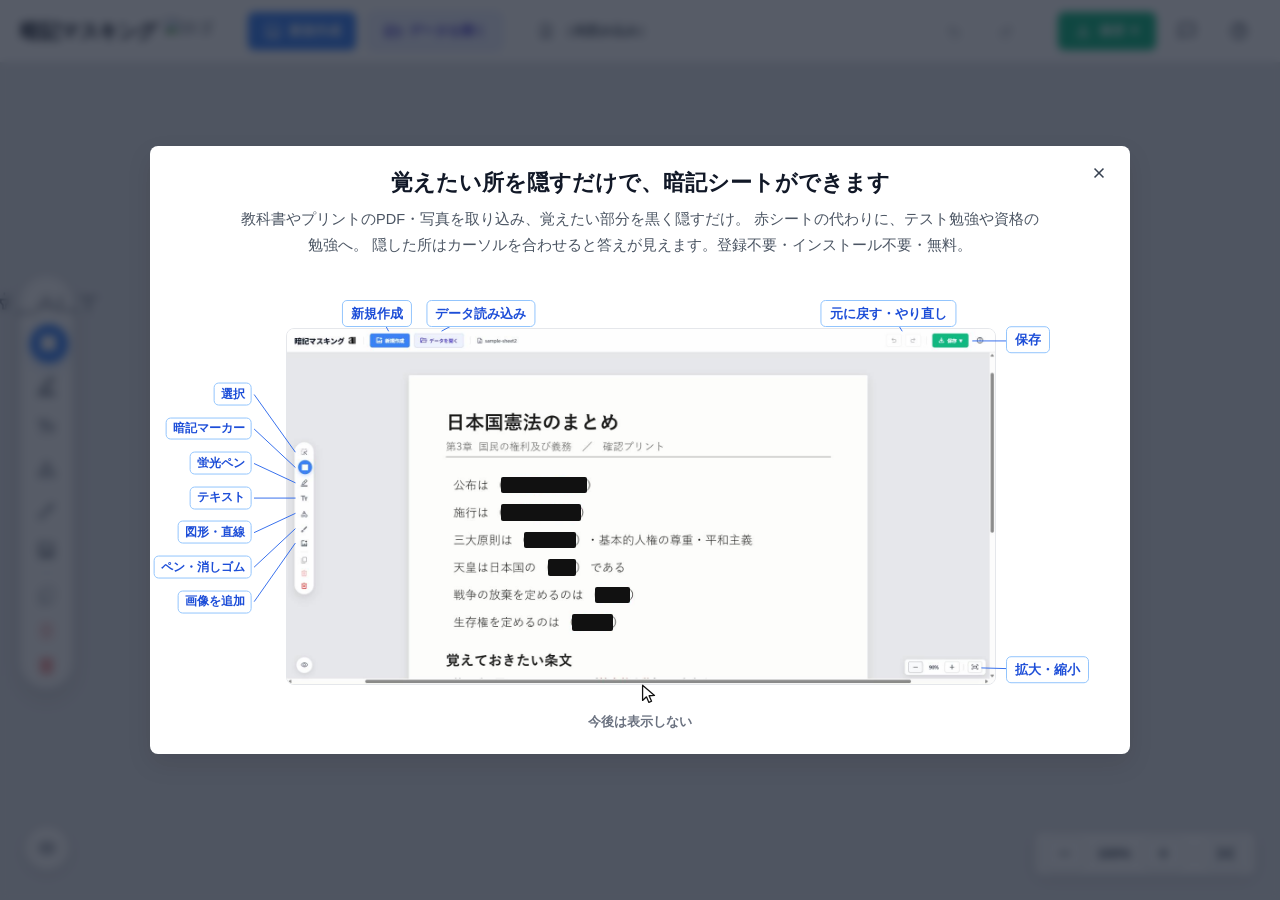
==== commit ec1a2eba: "問い合わせの窓を追加（ヘッダーの印・吹き出し・送信の受け口） Co-Authored-By: Claude Opus 5 (1M context) <noreply@anthropic.com>" ====
--- a/index.html
+++ b/index.html
@@ -58,7 +58,7 @@
          箱の中に入れても位置はずれない。閉じ方は3通り：ばつ印・枠の外・今後は表示しない。 -->
     <div id="welcome-overlay" class="overlay">
         <div id="welcome-box" role="dialog" aria-modal="true" aria-labelledby="welcome-title">
-            <button id="welcome-close" class="btn btn-icon btn-ghost" title="閉じる" aria-label="閉じる">
+            <button id="welcome-close" class="btn btn-icon btn-ghost" aria-label="閉じる">
                 <span class="material-symbols-outlined">close</span>
             </button>
             <!-- 文言は title/description と同じ狙い（「赤シートの代わり」）に揃える。
@@ -179,6 +179,11 @@
                     </ul>
                 </div>
 
+                <!-- 問い合わせの入口。印だけを置き、文字は添えない（帯が長くなるため）。 -->
+                <button class="btn btn-icon btn-ghost wide-only" id="btn-feedback" title="問い合わせ" aria-label="問い合わせ">
+                    <span class="material-symbols-outlined">chat_bubble</span>
+                </button>
+
                 <!-- 使い方ページへの導線。SEO上の内部リンクも兼ねるので button ではなく a で置く。
                      未保存の作業を飛ばさないよう別タブで開く。 -->
                 <a class="btn btn-icon btn-ghost wide-only" id="btn-guide" href="/guide/"
@@ -202,6 +207,7 @@
                         <li data-proxy="btn-save-editable-pdf-menu"><span class="material-symbols-outlined">picture_as_pdf</span> 編集できるPDFで保存</li>
                         <li data-proxy="btn-download-menu"><span class="material-symbols-outlined">image</span> 画像/PDFとして書き出し</li>
                         <li class="menu-sep"></li>
+                        <li data-proxy="btn-feedback"><span class="material-symbols-outlined">chat_bubble</span> 問い合わせ</li>
                         <li class="menu-link"><a href="/guide/" target="_blank" rel="noopener"><span class="material-symbols-outlined">help</span> 使い方</a></li>
                     </ul>
                 </div>
@@ -591,6 +597,43 @@
     </div>
     <!-- 元は app.js 1本（4,557行）。役割ごとに分割した。
          素のスクリプトなので変数は全ファイルで共有される。順番を変えると壊れる。 -->
+    <!-- 問い合わせ。印の下に出る吹き出しと、押すと開く窓。中身の送信はまだ繋いでいない。 -->
+    <div id="feedback-balloon" role="status">
+        <span class="fb-arrow"></span>
+        <b>お問い合わせはこちら</b>
+        <span class="fb-sub">直してほしい所やご要望をお寄せください</span>
+    </div>
+
+    <div id="feedback-overlay" class="overlay">
+        <div id="feedback-card">
+            <button class="btn btn-icon btn-ghost" id="fb-close" title="閉じる" aria-label="閉じる">
+                <span class="material-symbols-outlined">close</span>
+            </button>
+            <h2>問い合わせ</h2>
+            <p class="fb-lead">直してほしい所や、あったら嬉しい機能を教えてください。<br>いただいた声をもとに改良していきます。</p>
+
+            <div class="fb-label">種類</div>
+            <div class="fb-kinds" id="fb-kinds">
+                <button type="button" class="fb-kind" data-kind="bug">不具合</button>
+                <button type="button" class="fb-kind is-on" data-kind="request">こうしてほしい</button>
+                <button type="button" class="fb-kind" data-kind="other">その他</button>
+            </div>
+
+            <div class="fb-label">内容</div>
+            <textarea id="fb-body" placeholder="例：テキストの色をもっと増やしてほしい"></textarea>
+
+            <div class="fb-label">返事がほしい方だけ <span class="fb-weak">（空でも送れます）</span></div>
+            <input type="text" id="fb-contact" placeholder="メールアドレスなど">
+
+            <div class="fb-foot">
+                <span class="fb-note">資料の中身は送られません</span>
+                <button type="button" id="fb-send">送る</button>
+            </div>
+
+            <div id="fb-done"><span id="fb-done-icon" class="material-symbols-outlined">check_circle</span><span id="fb-done-text">送信しました。</span></div>
+        </div>
+    </div>
+
     <script src="js/00-base.js"></script>
     <script src="js/10-shortcuts.js"></script>
     <script src="js/20-strokes.js"></script>
@@ -603,4 +646,5 @@
     <script src="js/80-images.js"></script>
     <script src="js/85-find.js"></script>
     <script src="js/86-textbar.js"></script>
-    <script src="js/87-multisel.js"></script>+    <script src="js/87-multisel.js"></script>
+    <script src="js/88-feedback.js"></script>
--- a/style.css
+++ b/style.css
@@ -911,6 +911,91 @@
         #selection-box { position: absolute; border: 1px solid var(--c-accent); background-color: var(--c-accent-weak); pointer-events: none; display: none; z-index: 10000; border-radius: var(--r-xs); }
 
         .overlay { position: fixed; top: 0; left: 0; width: 100%; height: 100%; background: rgba(17, 24, 39, 0.7); backdrop-filter: blur(4px); display: none; justify-content: center; align-items: center; z-index: 10000; }
+
+        /* ===== 問い合わせ（09-16 Rayan様の見本どおり） ===== */
+        /* 印の下に出る青い吹き出し。**右合わせで置く**（中央合わせだと画面の右端で切れる）。 */
+        #feedback-balloon {
+            position: fixed; z-index: 10001; display: none;   /* 使い方の箱（10002）より下 */
+            background: var(--c-accent); color: #fff;
+            padding: 10px 14px; border-radius: var(--r-md);
+            font-size: 13px; line-height: 1.6; white-space: nowrap;
+            box-shadow: 0 6px 20px rgba(0, 0, 0, 0.18);
+        }
+        #feedback-balloon.is-on { display: block; }
+        #feedback-balloon b { font-weight: 700; display: block; }
+        #feedback-balloon .fb-sub { opacity: 0.9; }
+        /* 三角の先を印に向ける。中身と同じ色の四角を回して重ねる */
+        #feedback-balloon .fb-arrow {
+            position: absolute; top: -6px; right: 14px; width: 12px; height: 12px;
+            background: var(--c-accent); transform: rotate(45deg);
+        }
+
+        #feedback-card {
+            position: relative; box-sizing: border-box;
+            width: min(520px, calc(100% - 32px));
+            background: var(--c-surface); border-radius: var(--r-lg);
+            box-shadow: var(--sh-lg); padding: 24px 26px 20px;
+            max-height: calc(100% - 32px); overflow-y: auto;
+        }
+        #fb-close { position: absolute; top: 10px; right: 10px; }
+        #feedback-card h2 {
+            margin: 0 0 6px; font-size: 21px; font-weight: 700; color: var(--c-text-strong);
+        }
+        #feedback-card .fb-lead {
+            margin: 0 0 18px; font-size: 13.5px; line-height: 1.7; color: var(--c-text-sub);
+        }
+        #feedback-card .fb-label {
+            font-size: 12.5px; font-weight: 700; color: var(--c-text-sub); margin: 0 0 7px;
+        }
+        #feedback-card .fb-weak { font-weight: 400; color: var(--c-text-muted); }
+
+        .fb-kinds { display: flex; gap: 8px; margin: 0 0 16px; }
+        .fb-kind {
+            flex: 1; padding: 9px 0; border-radius: var(--r-md);
+            border: 1.5px solid var(--c-border); background: var(--c-surface);
+            color: var(--c-text-sub); font: inherit; font-size: 13.5px; cursor: pointer;
+        }
+        .fb-kind:hover { border-color: var(--c-text-muted); }
+        .fb-kind.is-on {
+            border-color: var(--c-accent); color: var(--c-accent); font-weight: 700;
+            background: color-mix(in srgb, var(--c-accent) 10%, transparent);
+        }
+
+        #fb-body, #fb-contact {
+            box-sizing: border-box; width: 100%; font: inherit;
+            border-radius: var(--r-md); border: 1.5px solid var(--c-border);
+            background: var(--c-surface); color: var(--c-text-strong);
+        }
+        #fb-body {
+            height: 130px; resize: none; padding: 10px 12px;
+            font-size: 14px; line-height: 1.7; margin: 0 0 16px;
+        }
+        #fb-contact { padding: 9px 12px; font-size: 14px; margin: 0 0 20px; }
+        #fb-body:focus, #fb-contact:focus { outline: none; border-color: var(--c-accent); }
+
+        .fb-foot { display: flex; justify-content: flex-end; gap: 10px; align-items: center; }
+        .fb-note { font-size: 12px; color: var(--c-text-muted); margin-right: auto; }
+        #fb-send {
+            padding: 10px 26px; border-radius: var(--r-md); border: 0;
+            background: var(--c-accent); color: #fff;
+            font: inherit; font-weight: 700; font-size: 14px; cursor: pointer;
+        }
+        #fb-send:hover { filter: brightness(0.94); }
+
+        /* 送った後。窓の中身をこれ1枚に差し替える */
+        #fb-done { display: none; padding: 26px 0 18px; text-align: center;
+            font-size: 15px; font-weight: 700; color: var(--c-text-strong);
+            white-space: pre-line; line-height: 1.8; }
+        #feedback-card.is-done > *:not(#fb-done):not(#fb-close) { display: none; }
+        #feedback-card.is-done #fb-done { display: block; }
+        #fb-done-icon { display: block; font-size: 48px; color: var(--c-accent); margin: 0 auto 6px; }
+        #fb-done-icon.is-fail { color: var(--c-danger); }
+
+        /* 狭い画面では中の余白を詰める */
+        @media (max-width: 560px) {
+            #feedback-card { padding: 20px 18px 16px; }
+            #fb-body { height: 110px; }
+        }
         .overlay-loading { color: white; font-size: 20px; font-weight: bold; flex-direction: column; gap: 10px; }
 
         @keyframes spin { to { transform: rotate(360deg); } }
@@ -1155,6 +1240,23 @@
             padding: 12px max(20px, env(safe-area-inset-right, 0px)) 12px max(20px, env(safe-area-inset-left, 0px));
         }
         .overlay { height: 100dvh; }
+
+        /* 画面が中くらいの幅になったら、まずファイル名を詰める（09-16）。
+           帯の中身が入りきらないと2段に折り返し、その下にある道具の列まで
+           押し下げられて画面からはみ出す。名前は省略記号で切れても困らない。 */
+        @media (max-width: 1000px) {
+            h1 { font-size: 17px; }
+            #current-file-name { max-width: 130px; }
+            #app-header .header-title-group { gap: 8px; }
+            #app-header .header-actions { gap: 4px; }
+        }
+        /* もう一段狭いところでは、飾りだけの物を落として幅を稼ぐ（09-16）。
+           帯の中身が入りきらないと2段に折り返し、その下の道具の列まで押し下げられる。
+           縦線とロゴの絵は無くても意味が変わらないので、ここから先に消す。 */
+        @media (max-width: 940px) {
+            #app-header .header-title-group .v-divider { display: none; }
+            #app-header .header-logo { display: none; }
+        }
 
         /* --- 狭い画面：UIが画面外に溢れて押せなくなるのを防ぐ --- */
         @media (max-width: 640px) {
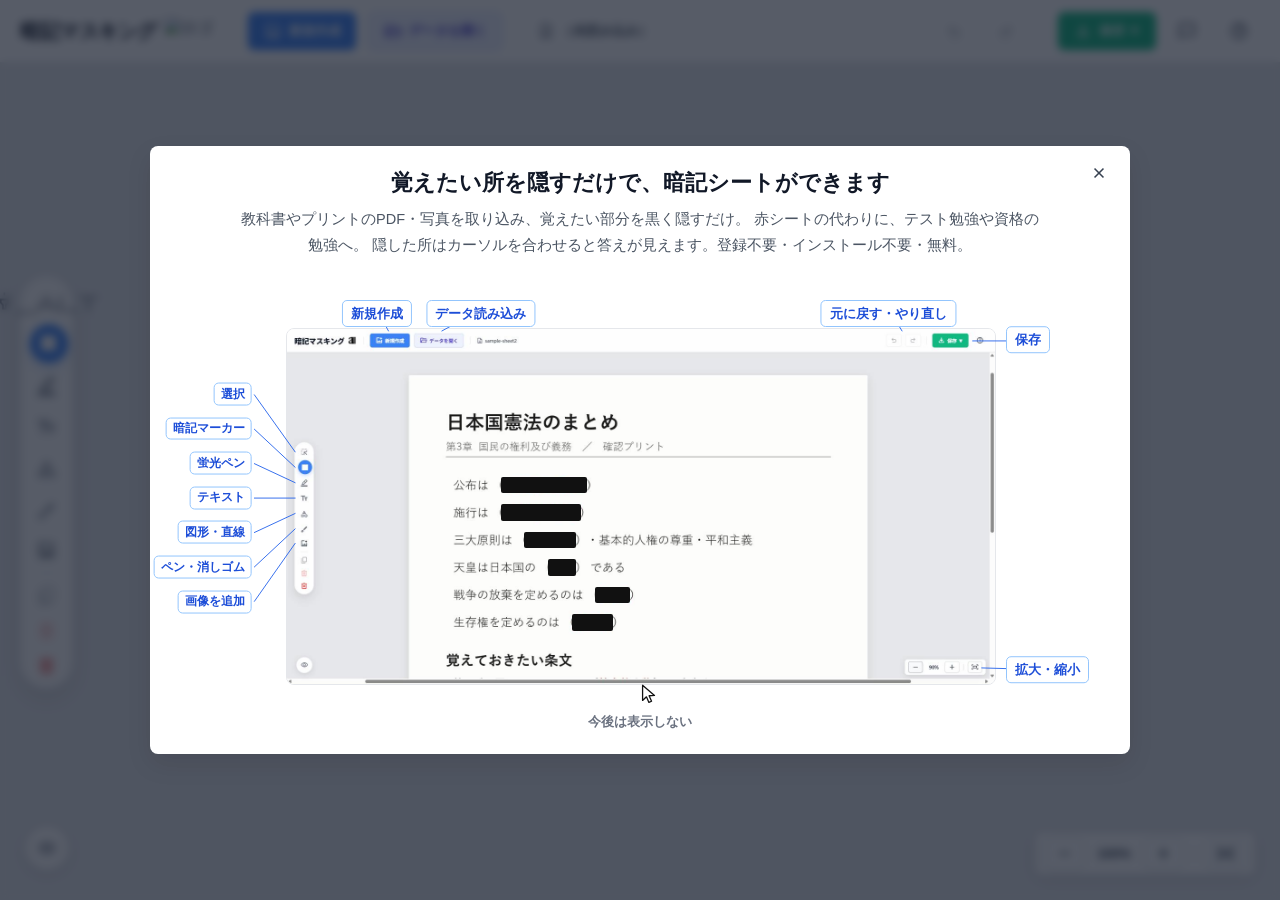
==== commit b8dbbaca: "新規作成の前に、今の作業を保存するかを訊く 作業中に「新規作成」を押すと「新規作成の前に、今の作業を保存しますか？」を出す （キャンセル／保存しない／保存する）。保存の形は 作業データ（おすすめ）／P" ====
--- a/index.html
+++ b/index.html
@@ -647,4 +647,5 @@
     <script src="js/85-find.js"></script>
     <script src="js/86-textbar.js"></script>
     <script src="js/87-multisel.js"></script>
-    <script src="js/88-feedback.js"></script>+    <script src="js/88-feedback.js"></script>
+    <script src="js/89-newdoc.js"></script>
--- a/style.css
+++ b/style.css
@@ -367,7 +367,7 @@
            そのぶんスクロールの範囲が余り、縮小するほど紙の下に空白が増えていた
            （70%で一番下まで送ると紙が画面から消える・Rayan様の報告）。
            絶対配置にして流れから外し、スクロールの範囲は入れ物の大きさだけで決める。 */
-        #workspace { position: relative; display: inline-block; box-shadow: 0 8px 25px rgba(0,0,0,0.1); user-select: none; transform-origin: top left; background-color: white; border-radius: var(--r-sm); }
+        #workspace { --uz: 1; --ps: 1; --hs: 1; position: relative; display: inline-block; box-shadow: 0 8px 25px rgba(0,0,0,0.1); user-select: none; transform-origin: top left; background-color: white; border-radius: var(--r-sm); }
 
         .floating-ui {
             position: absolute; z-index: 100; background: var(--c-glass); backdrop-filter: blur(8px);
@@ -560,7 +560,7 @@
             position: fixed; box-sizing: border-box; width: 7px;
             border-top: 1px solid #111; border-bottom: 1px solid #111;
             pointer-events: none; display: none; z-index: 9999;
-            transform: translate(-50%, -100%);
+            transform: translate(-50%, -50%);   /* 縦棒の真ん中が当たり（09-24 Rayan様） */
             filter: drop-shadow(0 0 1px rgba(255,255,255,0.95)) drop-shadow(0 0 1px rgba(255,255,255,0.8));
         }
         #text-cursor::before { content: ''; position: absolute; left: 50%; top: 0; bottom: 0; width: 1px; margin-left: -0.5px; background: #111; }
@@ -573,7 +573,7 @@
            z-index:-1 で本体の中身より下に敷くので、内側は本来のクリック（文字編集等）が通り、
            外側の帯（他に何も無い所）だけがこの擬似要素に当たって移動になる。角の丸(z50)は上。 */
         .canvas-element.selected::before {
-            content: ''; position: absolute; inset: -6px; z-index: -1;
+            content: ''; position: absolute; inset: calc(-6px * var(--hs, 1)); z-index: -1;
         }
         
         .mask { cursor: pointer; transition: opacity 0.3s; -webkit-touch-callout: none; border-radius: 2px; }
@@ -627,7 +627,7 @@
         div.mask-rect.selected,
         .highlight-box:not(.highlight-freehand-wrapper).selected,
         .shape-element:not([data-shape-type="line"]).selected {
-            outline: 1px dashed var(--c-accent);
+            outline: calc(1px * var(--hs, 1)) dashed var(--c-accent);
             outline-offset: 0;
         }
         /* --- テキストの選択表示（08-16 Rayan様の指示で作り直し） ---
@@ -635,7 +635,7 @@
            変えたいのは横幅だけ。左に掴む取っ手、右に幅を変える丸を置く。
            枠とつまみの見た目は**他の道具と同じ**（1pxの破線・5pxの白丸・角丸なし）。 */
         .text-wrapper.selected {
-            outline: 1px dashed var(--c-accent);
+            outline: calc(1px * var(--hs, 1)) dashed var(--c-accent);
             outline-offset: 0;
             border-radius: 0;
         }
@@ -651,7 +651,7 @@
            帯は敷かず点だけ置く（08-16 Rayan様。青い帯は重すぎる）。
            帯が無くても掴めるよう、当たり域は透明のまま幅を持たせてある。 */
         .text-grip {
-            left: -13px; top: 0; bottom: 0; width: 13px;
+            left: calc(-13px * var(--hs, 1)); top: 0; bottom: 0; width: calc(13px * var(--hs, 1));
             background: transparent;
             cursor: move; pointer-events: auto;
         }
@@ -669,11 +669,20 @@
         }
         /* 右の丸。横幅を変える所。四隅のつまみと同じ見た目で、点線の上に重ねる。 */
         .text-edge-handle {
-            left: 100%; top: 50%; width: 5px; height: 5px;
-            margin: -2.5px 0 0 -2.5px;
+            left: 100%; top: 50%;
+            width: calc(5px * var(--hs, 1)); height: calc(5px * var(--hs, 1));
+            margin: calc(-2.5px * var(--hs, 1)) 0 0 calc(-2.5px * var(--hs, 1));
             background: white; border: 1px solid var(--c-accent);
             border-radius: 50%; box-shadow: 0 1px 2px rgba(0, 0, 0, 0.2);
-            cursor: ew-resize; pointer-events: auto;
+            cursor: ew-resize; pointer-events: none;
+        }
+        /* 掴める範囲は箱の外側だけにする（10-15 Rayan様）。丸の中心は右端の線の上にあるので、
+           丸ごと当たりにすると箱の内側へ食い込み、最後の文字の後ろを押すと丸を掴んでしまっていた。
+           丸そのものは当たりを持たず、丸の中心から右へ広げたこの範囲だけで掴む（画面上で一定・09-24）。 */
+        .text-edge-handle::after {
+            content: ''; position: absolute; pointer-events: auto; cursor: ew-resize;
+            top: calc(-4px * var(--hs, 1)); bottom: calc(-4px * var(--hs, 1));
+            left: 50%; right: calc(-4px * var(--hs, 1));
         }
 
         /* --- 選んだテキストの上に出る道具の帯（08-16 Rayan様の案） ---
@@ -820,7 +829,7 @@
         /* 選択の破線は、入れ物の outline ではなく上の層の擬似要素で描く（つまみと同じ高さ） */
         .image-element.selected::after {
             content: ''; position: absolute; inset: 0; pointer-events: none;
-            border: 1px dashed var(--c-accent); border-radius: 4px; z-index: 50;
+            border: calc(1px * var(--hs, 1)) dashed var(--c-accent); border-radius: 4px; z-index: 50;
         }
         .image-element img { display: block; width: 100%; height: 100%; pointer-events: none; -webkit-user-drag: none; border-radius: 4px; overflow: hidden; }
         .image-element.selected { cursor: move; }
@@ -843,33 +852,33 @@
         .canvas-element.selected > .fh-handle { display: block; }
 
         /* 通常の四隅のハンドル */
-        .resize-handle { position: absolute; width: 5px; height: 5px; background-color: white; border: 1px solid var(--c-accent); display: none; border-radius: 50%; box-shadow: 0 1px 2px rgba(0,0,0,0.2); z-index: 50; }
+        .resize-handle { position: absolute; width: calc(5px * var(--hs, 1)); height: calc(5px * var(--hs, 1)); background-color: white; border: calc(1px * var(--hs, 1)) solid var(--c-accent); display: none; border-radius: 50%; box-shadow: 0 1px 2px rgba(0,0,0,0.2); z-index: 50; }
         .canvas-element.selected .resize-handle { display: block; }
         /* 四隅：当たり域を点線の角に対して内2px・外6px（計8px）に広げ、丸(見た目)は角の上に描く */
         .handle-nw, .handle-ne, .handle-sw, .handle-se {
-            width: 8px; height: 8px; background: transparent; border: none; box-shadow: none; border-radius: 0;
+            width: calc(8px * var(--hs, 1)); height: calc(8px * var(--hs, 1)); background: transparent; border: none; box-shadow: none; border-radius: 0;
         }
         .handle-nw::before, .handle-ne::before, .handle-sw::before, .handle-se::before {
-            content: ''; position: absolute; width: 5px; height: 5px;
+            content: ''; position: absolute; width: calc(5px * var(--hs, 1)); height: calc(5px * var(--hs, 1));
             background: white; border: 1px solid var(--c-accent); border-radius: 50%;
             box-shadow: 0 1px 2px rgba(0,0,0,0.2);
         }
-        .handle-nw { top: -6px; left: -6px; cursor: nwse-resize; }
-        .handle-nw::before { top: 6px; left: 6px; transform: translate(-50%, -50%); }
-        .handle-ne { top: -6px; right: -6px; cursor: nesw-resize; }
-        .handle-ne::before { top: 6px; right: 6px; transform: translate(50%, -50%); }
-        .handle-sw { bottom: -6px; left: -6px; cursor: nesw-resize; }
-        .handle-sw::before { bottom: 6px; left: 6px; transform: translate(-50%, 50%); }
-        .handle-se { bottom: -6px; right: -6px; cursor: nwse-resize; }
-        .handle-se::before { bottom: 6px; right: 6px; transform: translate(50%, 50%); }
+        .handle-nw { top: calc(-6px * var(--hs, 1)); left: calc(-6px * var(--hs, 1)); cursor: nwse-resize; }
+        .handle-nw::before { top: calc(6px * var(--hs, 1)); left: calc(6px * var(--hs, 1)); transform: translate(-50%, -50%); }
+        .handle-ne { top: calc(-6px * var(--hs, 1)); right: calc(-6px * var(--hs, 1)); cursor: nesw-resize; }
+        .handle-ne::before { top: calc(6px * var(--hs, 1)); right: calc(6px * var(--hs, 1)); transform: translate(50%, -50%); }
+        .handle-sw { bottom: calc(-6px * var(--hs, 1)); left: calc(-6px * var(--hs, 1)); cursor: nesw-resize; }
+        .handle-sw::before { bottom: calc(6px * var(--hs, 1)); left: calc(6px * var(--hs, 1)); transform: translate(-50%, 50%); }
+        .handle-se { bottom: calc(-6px * var(--hs, 1)); right: calc(-6px * var(--hs, 1)); cursor: nwse-resize; }
+        .handle-se::before { bottom: calc(6px * var(--hs, 1)); right: calc(6px * var(--hs, 1)); transform: translate(50%, 50%); }
         /* 各辺の中央のハンドル（画像のみ）。四隅と同じ見た目・同じ当たり域(8px) */
         .handle-n, .handle-s, .handle-e, .handle-w {
-            width: 8px; height: 8px; background: transparent; border: none; box-shadow: none; border-radius: 0;
-            margin: -4px 0 0 -4px; /* 8pxの当たり域の中心を辺の中央に合わせる */
+            width: calc(8px * var(--hs, 1)); height: calc(8px * var(--hs, 1)); background: transparent; border: none; box-shadow: none; border-radius: 0;
+            margin: calc(-4px * var(--hs, 1)) 0 0 calc(-4px * var(--hs, 1)); /* 8pxの当たり域の中心を辺の中央に合わせる */
         }
         .handle-n::before, .handle-s::before, .handle-e::before, .handle-w::before {
             content: ''; position: absolute; left: 50%; top: 50%; transform: translate(-50%, -50%);
-            width: 5px; height: 5px; background: white; border: 1px solid var(--c-accent);
+            width: calc(5px * var(--hs, 1)); height: calc(5px * var(--hs, 1)); background: white; border: 1px solid var(--c-accent);
             border-radius: 50%; box-shadow: 0 1px 2px rgba(0,0,0,0.2);
         }
         .handle-n { top: 0; left: 50%; cursor: ns-resize; }
@@ -888,12 +897,12 @@
 
         /* 【改修】直線(Line)用の2点ハンドル（p1, p2）の配置。他ツールと見た目・当たりを揃える */
         .shape-element[data-shape-type="line"] .resize-handle {
-            width: 8px; height: 8px; margin: -4px 0 0 -4px; /* 8pxの当たり域の中心を端点に合わせる */
+            width: calc(8px * var(--hs, 1)); height: calc(8px * var(--hs, 1)); margin: calc(-4px * var(--hs, 1)) 0 0 calc(-4px * var(--hs, 1)); /* 8pxの当たり域の中心を端点に合わせる */
             background: transparent; border: none; box-shadow: none; border-radius: 0;
         }
         .shape-element[data-shape-type="line"] .resize-handle::before {
             content: ''; position: absolute; left: 50%; top: 50%; transform: translate(-50%, -50%);
-            width: 5px; height: 5px; background: white; border: 1px solid var(--c-accent);
+            width: calc(5px * var(--hs, 1)); height: calc(5px * var(--hs, 1)); background: white; border: 1px solid var(--c-accent);
             border-radius: 50%; box-shadow: 0 1px 2px rgba(0,0,0,0.2);
         }
         .shape-element[data-shape-type="line"][data-line-dir="\\"] .handle-p1 { top: 0; left: 0; cursor: crosshair; }
@@ -996,6 +1005,29 @@
             #feedback-card { padding: 20px 18px 16px; }
             #fb-body { height: 110px; }
         }
+        /* ===== 新規作成の前の確認（10-15 Rayan様） ===== */
+        #newdoc-card {
+            box-sizing: border-box; width: min(520px, calc(100% - 32px));
+            background: var(--c-surface); border-radius: var(--r-lg);
+            box-shadow: var(--sh-lg); padding: 24px 26px 20px;
+        }
+        #newdoc-card h2 { margin: 0 0 18px; font-size: 19px; font-weight: 700; color: var(--c-text-strong); }
+        #newdoc-card .nd-lead { margin: 0 0 20px; font-size: 14px; line-height: 1.7; color: var(--c-text-sub); }
+        #newdoc-card .nd-foot { display: flex; justify-content: flex-end; gap: 8px; flex-wrap: wrap; }
+        #newdoc-card .nd-danger { color: #c0392b; }
+        #newdoc-card .nd-choices { display: flex; flex-direction: column; gap: 10px; margin: 6px 0 18px; }
+        #newdoc-card .nd-choice {
+            display: grid; grid-template-columns: 32px 1fr; column-gap: 10px; align-items: center;
+            text-align: left; padding: 12px 14px; border-radius: var(--r-md, 10px); cursor: pointer;
+            border: 1px solid var(--c-border, #d6d9e0); background: var(--c-surface); color: var(--c-text-strong);
+            font: inherit;
+        }
+        #newdoc-card .nd-choice:hover, #newdoc-card .nd-choice:focus-visible { border-color: var(--c-accent); outline: none; }
+        #newdoc-card .nd-choice .material-symbols-outlined { grid-row: span 2; font-size: 26px; color: var(--c-accent); }
+        #newdoc-card .nd-choice b { font-size: 14.5px; }
+        #newdoc-card .nd-rec { margin-left: 8px; padding: 1px 7px; border-radius: 999px; font-size: 11px; font-weight: 700; vertical-align: 2px; background: var(--c-accent); color: var(--c-on-accent); }
+        #newdoc-card .nd-choice small { font-size: 12px; line-height: 1.5; color: var(--c-text-muted); }
+
         .overlay-loading { color: white; font-size: 20px; font-weight: bold; flex-direction: column; gap: 10px; }
 
         @keyframes spin { to { transform: rotate(360deg); } }
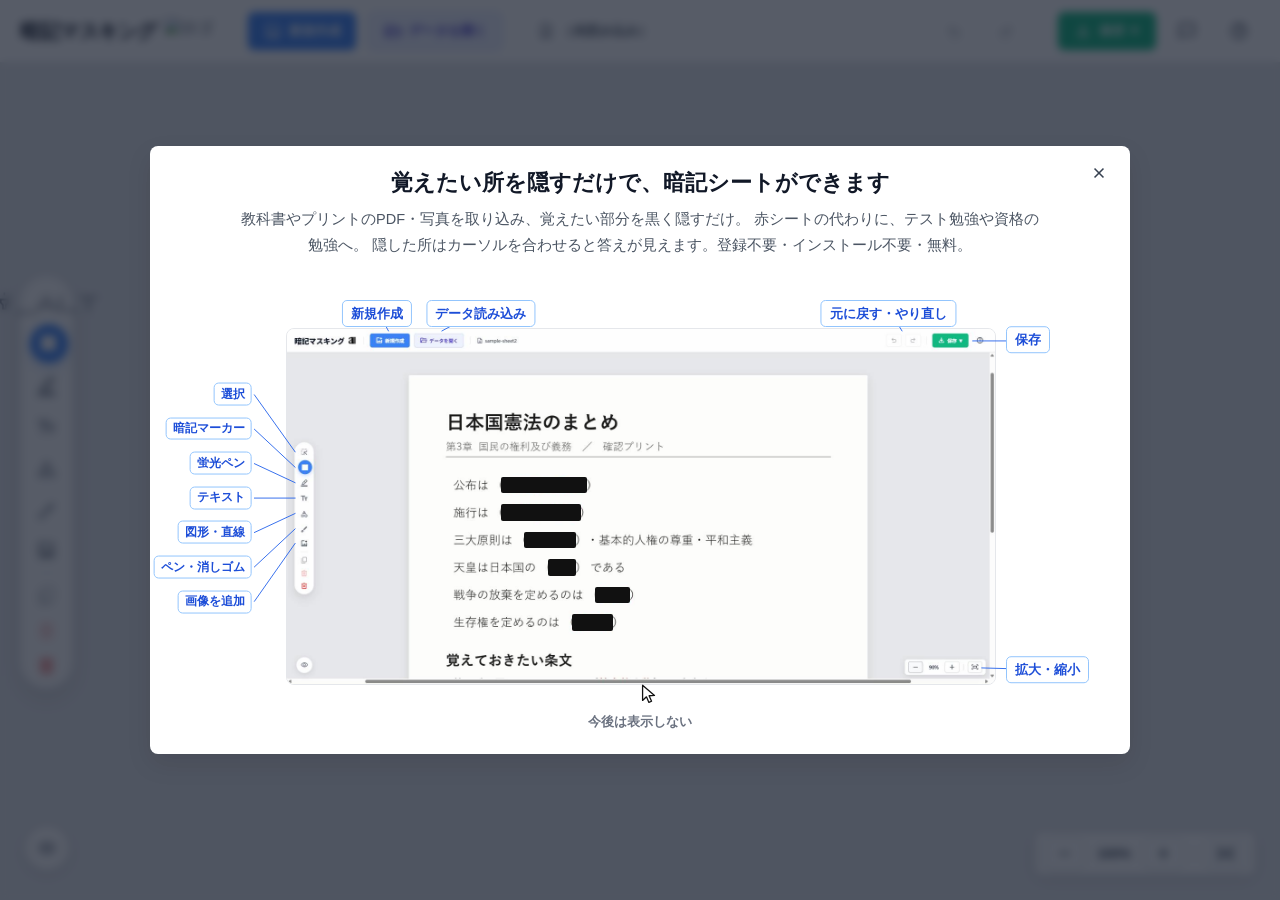
==== commit 8e2c8dc1: "道具の切り替えキーを数字の 1〜6 だけにする 文字のキー（V・M・H・T・G・P）を外し、黒い吹き出しにも数字を出す（10-22 Rayan様）。  Co-Authored-By: Claude O" ====
--- a/index.html
+++ b/index.html
@@ -136,7 +136,7 @@
                 </label>
                 <input type="file" id="imageInput" accept="image/*, application/pdf">
                 
-                <label for="projectInput" class="btn btn-project" title="「作業データごと保存 (.amk)」または「編集できるPDFで保存」で保存したファイルを開きます">
+                <label for="projectInput" class="btn btn-project" title="「作業データ」または「PDF（編集用）」で保存したファイルを開きます">
                     <span class="material-symbols-outlined">folder_open</span> データを開く
                 </label>
                 <input type="file" id="projectInput" accept=".amk,application/pdf,.pdf">
@@ -167,15 +167,10 @@
                         <span class="material-symbols-outlined">download</span> 保存 ▼
                     </button>
                     <ul class="dropdown-menu" id="save-dropdown-menu">
-                        <li id="btn-save-project-menu">
-                            <span class="material-symbols-outlined">data_object</span> 作業データごと保存 (.amk)
-                        </li>
-                        <li id="btn-save-editable-pdf-menu" title="マーカーを焼き込まず、作業データをPDFの中に入れて保存します。「データを開く」で開き直せば続きから編集できます">
-                            <span class="material-symbols-outlined">picture_as_pdf</span> 編集できるPDFで保存
-                        </li>
-                        <li id="btn-download-menu" title="今の画面のとおりに書き出します（暗記マーカーの「マーカーを外す」で外していれば、その状態で出ます）。こちらは焼き込みなので、開き直しても編集は再開できません">
-                            <span class="material-symbols-outlined">image</span> 画像/PDFとして書き出し
-                        </li>
+                        <!-- 名前と説明は新規作成の確認の窓と揃える（10-16 Rayan様・試し） -->
+                        <li id="btn-save-project-menu"><span class="material-symbols-outlined">data_object</span><span class="menu-text"><span class="menu-name">作業データ<span class="menu-rec">おすすめ</span></span><small>このサイトで続きから編集できます</small></span></li>
+                        <li id="btn-save-editable-pdf-menu"><span class="material-symbols-outlined">picture_as_pdf</span><span class="menu-text"><span class="menu-name">PDF（編集用）</span><small>編集内容はこのサイトでのみ表示・編集できます</small></span></li>
+                        <li id="btn-download-menu" title="今の画面のとおりに出します（暗記マーカーの「マーカーを外す」で外していれば、その状態で出ます）"><span class="material-symbols-outlined">image</span><span class="menu-text"><span class="menu-name">PDF／画像</span><small>マスクやテキストなども含めて、どのPDFアプリでも表示できます</small></span></li>
                     </ul>
                 </div>
 
@@ -203,9 +198,9 @@
                         <li data-proxy="btn-undo"><span class="material-symbols-outlined">undo</span> 元に戻す</li>
                         <li data-proxy="btn-redo"><span class="material-symbols-outlined">redo</span> やり直し</li>
                         <li class="menu-sep"></li>
-                        <li data-proxy="btn-save-project-menu"><span class="material-symbols-outlined">data_object</span> 作業データごと保存 (.amk)</li>
-                        <li data-proxy="btn-save-editable-pdf-menu"><span class="material-symbols-outlined">picture_as_pdf</span> 編集できるPDFで保存</li>
-                        <li data-proxy="btn-download-menu"><span class="material-symbols-outlined">image</span> 画像/PDFとして書き出し</li>
+                        <li data-proxy="btn-save-project-menu"><span class="material-symbols-outlined">data_object</span><span class="menu-text"><span class="menu-name">作業データ<span class="menu-rec">おすすめ</span></span><small>このサイトで続きから編集できます</small></span></li>
+                        <li data-proxy="btn-save-editable-pdf-menu"><span class="material-symbols-outlined">picture_as_pdf</span><span class="menu-text"><span class="menu-name">PDF（編集用）</span><small>編集内容はこのサイトでのみ表示・編集できます</small></span></li>
+                        <li data-proxy="btn-download-menu"><span class="material-symbols-outlined">image</span><span class="menu-text"><span class="menu-name">PDF／画像</span><small>マスクやテキストなども含めて、どのPDFアプリでも表示できます</small></span></li>
                         <li class="menu-sep"></li>
                         <li data-proxy="btn-feedback"><span class="material-symbols-outlined">chat_bubble</span> 問い合わせ</li>
                         <li class="menu-link"><a href="/guide/" target="_blank" rel="noopener"><span class="material-symbols-outlined">help</span> 使い方</a></li>
@@ -439,22 +434,22 @@
 
                 <div class="tool-switch">
                     <input type="radio" id="tool-select" name="currentTool" value="select">
-                    <label for="tool-select" title="選択 (V)"><span class="material-symbols-outlined">highlight_alt</span></label>
+                    <label for="tool-select" title="選択 (1)"><span class="material-symbols-outlined">highlight_alt</span></label>
 
                     <input type="radio" id="tool-mask" name="currentTool" value="mask" checked>
-                    <label for="tool-mask" title="暗記マーカー (M)"><span class="material-symbols-outlined icon-filled">square</span></label>
+                    <label for="tool-mask" title="暗記マーカー (2)"><span class="material-symbols-outlined icon-filled">square</span></label>
 
                     <input type="radio" id="tool-highlight" name="currentTool" value="highlight">
-                    <label for="tool-highlight" title="蛍光ペン (H)"><span class="material-symbols-outlined">format_ink_highlighter</span></label>
+                    <label for="tool-highlight" title="蛍光ペン (3)"><span class="material-symbols-outlined">format_ink_highlighter</span></label>
 
                     <input type="radio" id="tool-text" name="currentTool" value="text">
-                    <label for="tool-text" title="テキスト入力 (T)"><span class="material-symbols-outlined">text_fields</span></label>
+                    <label for="tool-text" title="テキスト入力 (4)"><span class="material-symbols-outlined">text_fields</span></label>
 
                     <input type="radio" id="tool-shape" name="currentTool" value="shape">
-                    <label for="tool-shape" title="図形・直線 (G)"><span class="material-symbols-outlined">category</span></label>
+                    <label for="tool-shape" title="図形・直線 (5)"><span class="material-symbols-outlined">category</span></label>
 
                     <input type="radio" id="tool-pen" name="currentTool" value="pen">
-                    <label for="tool-pen" title="ペン / 消しゴム (P)"><span class="material-symbols-outlined">brush</span></label>
+                    <label for="tool-pen" title="ペン / 消しゴム (6)"><span class="material-symbols-outlined">brush</span></label>
                     
                     <!-- 画像を追加：ペンの直後に置き、区切り線は挟まない -->
                     <button class="btn btn-icon btn-ghost wide-only" id="btn-add-image" title="画像を追加">
--- a/style.css
+++ b/style.css
@@ -206,6 +206,11 @@
             transition: 0.2s;
         }
         .dropdown-menu li:hover { background-color: var(--c-surface-3); color: var(--c-accent); }
+        /* 保存メニューの名前と説明（10-16 Rayan様・新規作成の確認の窓と揃える） */
+        .dropdown-menu li .menu-text { display: flex; flex-direction: column; gap: 2px; }
+        .dropdown-menu li .menu-text small { font-size: 11px; font-weight: 500; line-height: 1.4; color: var(--c-text-muted); }
+        #save-dropdown-menu { min-width: 400px; }
+        .dropdown-menu li .menu-rec { margin-left: 6px; padding: 1px 6px; border-radius: 999px; font-size: 10px; font-weight: 700; vertical-align: 1px; background: var(--c-accent); color: var(--c-on-accent); }
         /* メニュー内のリンク項目（使い方ページ）。他の項目と同じ当たり判定にするため
            li の padding を外し、a 側で埋める */
         .dropdown-menu li.menu-link { padding: 0; }
@@ -362,6 +367,15 @@
            そのぶん紙の下に空白が増え、70%では一番下まで送ると紙が画面から消えていた
            （Rayan様の報告）。入れ物の側で切って、範囲は入れ物の大きさだけで決める。 */
         #workspace-wrapper { position: relative; overflow: hidden; }
+        /* 紙の左と上へはみ出した写真も見せる（10-19 Rayan様）。切る線を外側へ --wrap-m だけ広げる。
+           右と下はその分だけ入れ物を縮めてあるので、切る線の位置は今までと同じ。左と上だけが広がる。
+           ::after は縮めた分を埋める見えない詰め物で、スクロールの範囲を今までと同じ大きさに保つ。
+           切る範囲の余白に対応していないブラウザでは付けない（今までどおり紙の端で切れるだけ）。 */
+        #workspace-wrapper.clip-margin { overflow: clip; overflow-clip-margin: var(--wrap-m, 0px); }
+        #workspace-wrapper.clip-margin::after {
+            content: ''; position: absolute; left: 0; top: 0; pointer-events: none;
+            width: var(--wrap-w, 0px); height: var(--wrap-h, 0px);
+        }
         /* 紙は拡大縮小を transform でかけている。transform はレイアウト上の大きさを変えないので、
            流れの中に置いたままだと**縮めても元の大きさの場所を取り続ける**。
            そのぶんスクロールの範囲が余り、縮小するほど紙の下に空白が増えていた
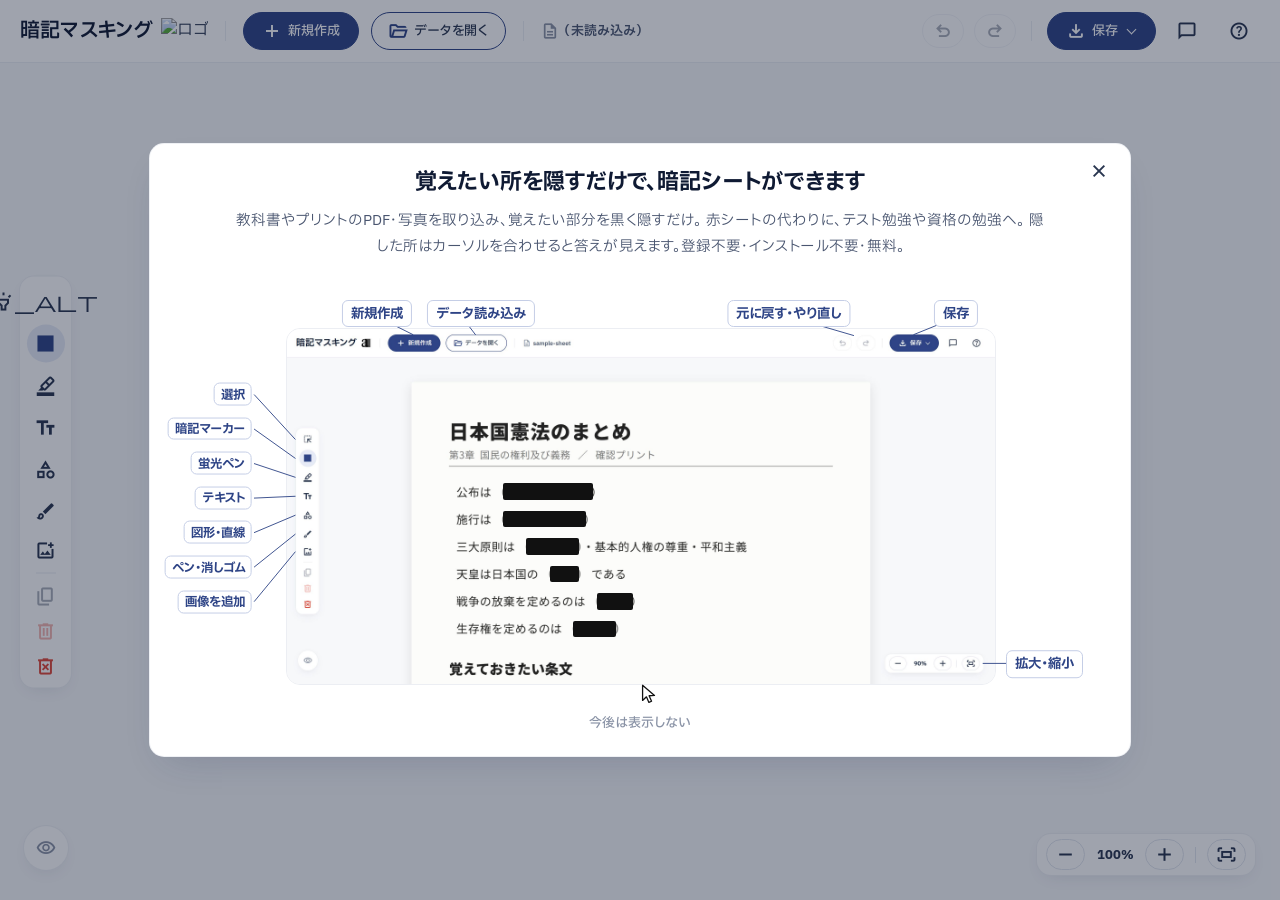
==== commit c69368c9: "見た目を作り替える（白い地・紺の丸いボタン）、倍率を打ち込めるようにする、説明の絵を撮り直す - 色・角丸・影の決め所を紺の配色に替え、すりガラス・光る縁・浮く動きをやめる - 強調は新規作成と保存の" ====
--- a/index.html
+++ b/index.html
@@ -33,6 +33,7 @@
     <script src="https://cdnjs.cloudflare.com/ajax/libs/pdf-lib/1.17.1/pdf-lib.min.js"></script>
 
     <link rel="stylesheet" href="https://fonts.googleapis.com/css2?family=Material+Symbols+Outlined:opsz,wght,FILL,GRAD@24,400,0..1,0" />
+    <link rel="stylesheet" href="https://fonts.googleapis.com/css2?family=IBM+Plex+Sans+JP:wght@400;500;600;700&family=IBM+Plex+Sans:wght@400;500;600;700&display=swap" />
 
     <script async src="https://www.googletagmanager.com/gtag/js?id=G-Y444L4XDF3"></script>
     <script>
@@ -71,19 +72,19 @@
             </p>
             <div class="stage">
             <div class="demo">
-                <img src="guide/screenshot-anim.jpg" width="1564" height="784" loading="lazy" decoding="async"
+                <img src="guide/screenshot-demo.jpg" width="1564" height="784" loading="lazy" decoding="async"
                      alt="暗記マスキングの画面。取り込んだ確認プリントで、括弧の中の重要語句が黒く塗りつぶされ、カーソルを合わせた所だけ赤い答えが見えている。">
-                <span class="m m1" style="left:30.3102%;top:41.6655%;width:12.2227%;height:4.5848%"></span>
-                <span class="m m2" style="left:30.3102%;top:49.3763%;width:11.2825%;height:4.5848%"></span>
-                <span class="m m3" style="left:33.6531%;top:57.0872%;width:7.3127%;height:4.5848%"></span>
-                <span class="m m4" style="left:36.9961%;top:64.7981%;width:3.9698%;height:4.5848%"></span>
-                <span class="m m5" style="left:43.682%;top:72.5089%;width:4.91%;height:4.5848%"></span>
-                <span class="m m6" style="left:40.339%;top:80.2198%;width:5.8502%;height:4.5848%"></span>
+                <span class="m m1" style="left:30.5977%;top:43.5098%;width:12.7401%;height:4.5918%"></span>
+                <span class="m m2" style="left:30.5977%;top:51.2017%;width:11.7411%;height:4.5918%"></span>
+                <span class="m m3" style="left:33.9166%;top:58.8935%;width:7.4069%;height:4.5918%"></span>
+                <span class="m m4" style="left:37.2364%;top:66.5854%;width:4.0871%;height:4.5918%"></span>
+                <span class="m m5" style="left:43.8752%;top:74.2772%;width:5.0861%;height:4.5918%"></span>
+                <span class="m m6" style="left:40.5554%;top:81.9691%;width:6.0851%;height:4.5918%"></span>
                 <!-- 道具の名前。写真の外側に置いて細い線で結ぶ（説明ページと同じ作り）。
                      狭い画面では場所が無いので、CSS 側でまとめて畳む。 -->
                 <span class="cal" style="left:12.79%;top:-7.9%;transform:translateX(-50%)">新規作成</span>
                 <span class="cal" style="left:27.49%;top:-7.9%;transform:translateX(-50%)">データ読み込み</span>
-                <span class="cal" style="left:85.04%;top:-7.9%;transform:translateX(-50%)">元に戻す・やり直し</span>
+                <span class="cal" style="left:70.97%;top:-7.9%;transform:translateX(-50%)">元に戻す・やり直し</span>
                 <span class="cal cal-t" style="left:-4.8%;top:18.458%;transform:translate(-100%,-50%)">選択</span>
                 <span class="cal cal-t" style="left:-4.8%;top:28.152%;transform:translate(-100%,-50%)">暗記マーカー</span>
                 <span class="cal cal-t" style="left:-4.8%;top:37.846%;transform:translate(-100%,-50%)">蛍光ペン</span>
@@ -91,22 +92,22 @@
                 <span class="cal cal-t" style="left:-4.8%;top:57.234%;transform:translate(-100%,-50%)">図形・直線</span>
                 <span class="cal cal-t" style="left:-4.8%;top:66.928%;transform:translate(-100%,-50%)">ペン・消しゴム</span>
                 <span class="cal cal-t" style="left:-4.8%;top:76.622%;transform:translate(-100%,-50%)">画像を追加</span>
-                <span class="cal" style="left:101.6%;top:3.3%;transform:translateY(-50%)">保存</span>
-                <span class="cal" style="left:101.6%;top:95.7%;transform:translateY(-50%)">拡大・縮小</span>
+                <span class="cal" style="left:94.63%;top:-7.9%;transform:translateX(-50%)">保存</span>
+                <span class="cal" style="left:101.6%;top:94.1964%;transform:translateY(-50%)">拡大・縮小</span>
                 <svg class="cal-lines" viewBox="-391 -110 2346 1019" aria-hidden="true">
-                    <g fill="none" stroke="#2563eb" stroke-width="2" stroke-linecap="round">
-                        <path d="M212 -22 L226 4"/>
-                        <path d="M392 -22 L344 4"/>
-                        <path d="M1344 -22 L1360 4"/>
-                        <path d="M-70 145 L20 271"/>
-                        <path d="M-70 221 L20 305"/>
-                        <path d="M-70 297 L20 339"/>
-                        <path d="M-70 373 L20 373"/>
-                        <path d="M-70 449 L20 407"/>
-                        <path d="M-70 525 L20 441"/>
-                        <path d="M-70 601 L20 473"/>
-                        <path d="M1608 26 L1516 26"/>
-                        <path d="M1608 750 L1536 748"/>
+                    <g fill="none" stroke="#2e4486" stroke-width="2" stroke-linecap="round">
+                        <path d="M212 -22 L280 12"/>
+                        <path d="M392 -22 L418 12"/>
+                        <path d="M1130 -22 L1253 14"/>
+                        <path d="M-70 145 L20 243"/>
+                        <path d="M-70 221 L20 285"/>
+                        <path d="M-70 297 L20 327"/>
+                        <path d="M-70 373 L20 369"/>
+                        <path d="M-70 449 L20 411"/>
+                        <path d="M-70 525 L20 453"/>
+                        <path d="M-70 601 L20 492"/>
+                        <path d="M1470 -22 L1386 12"/>
+                        <path d="M1608 738 L1539 738"/>
                     </g>
                 </svg>
                 <svg class="cursor" viewBox="0 0 24 24" aria-hidden="true">
@@ -132,7 +133,7 @@
                 <div class="v-divider"></div>
                 
                 <label for="imageInput" class="btn btn-primary custom-file-upload">
-                    <span class="material-symbols-outlined">add_photo_alternate</span> 新規作成
+                    <span class="material-symbols-outlined">add</span> 新規作成
                 </label>
                 <input type="file" id="imageInput" accept="image/*, application/pdf">
                 
@@ -164,7 +165,7 @@
                 
                 <div class="dropdown" id="save-dropdown-container">
                     <button class="btn btn-success" id="btn-save-menu">
-                        <span class="material-symbols-outlined">download</span> 保存 ▼
+                        <span class="material-symbols-outlined">download</span> 保存 <span class="chev-down" aria-hidden="true"></span>
                     </button>
                     <ul class="dropdown-menu" id="save-dropdown-menu">
                         <!-- 名前と説明は新規作成の確認の窓と揃える（10-16 Rayan様・試し） -->
@@ -192,7 +193,7 @@
                         <span class="material-symbols-outlined">menu</span>
                     </button>
                     <ul class="dropdown-menu" id="header-dropdown-menu">
-                        <li data-proxy="imageInput"><span class="material-symbols-outlined">add_photo_alternate</span> 新規作成</li>
+                        <li data-proxy="imageInput"><span class="material-symbols-outlined">add</span> 新規作成</li>
                         <li data-proxy="projectInput"><span class="material-symbols-outlined">folder_open</span> データを開く</li>
                         <li class="menu-sep"></li>
                         <li data-proxy="btn-undo"><span class="material-symbols-outlined">undo</span> 元に戻す</li>
--- a/style.css
+++ b/style.css
@@ -5,49 +5,49 @@
            ========================================================= */
         :root {
             /* サーフェス（面） */
-            --c-canvas: #e5e7eb;        /* ワークスペースの背景（ページの外側） */
-            --c-body-bg: #f3f4f6;       /* アプリ全体の背景 */
+            --c-canvas: #f7f8fa;        /* ワークスペースの背景（ページの外側） */
+            --c-body-bg: #ffffff;       /* アプリ全体の背景 */
             --c-surface: #ffffff;       /* パネル・ボタン・カード */
-            --c-surface-2: #f9fafb;     /* わずかに沈んだ面／ホバー */
-            --c-surface-3: #f3f4f6;     /* インセット・ホバー塗り */
-            --c-glass: rgba(255, 255, 255, 0.95);      /* すりガラス風パネル */
-            --c-glass-border: rgba(229, 231, 235, 0.8);
+            --c-surface-2: #f4f6fa;     /* わずかに沈んだ面／ホバー */
+            --c-surface-3: #edf0f6;     /* インセット・ホバー塗り */
+            --c-glass: #ffffff;      /* すりガラス風パネル */
+            --c-glass-border: #e9ecf2;
             /* テキスト */
-            --c-text: #374151;
-            --c-text-strong: #111827;
-            --c-text-muted: #6b7280;
-            --c-text-sub: #4b5563;
-            --c-on-accent: #ffffff;     /* アクセント上の文字 */
+            --c-text: #28354f;
+            --c-text-strong: #0f1a33;
+            --c-text-muted: #8a93a6;
+            --c-text-sub: #4a5670;
+            --c-on-accent: #fff;     /* アクセント上の文字 */
             /* ボーダー */
-            --c-border: #e5e7eb;
-            --c-border-input: #d1d5db;
-            --c-border-strong: #9ca3af;
+            --c-border: #eceef3;
+            --c-border-input: #e2e6ee;
+            --c-border-strong: #b8c0d0;
             /* アクセント（ライト/ダーク共通） */
-            --c-accent: #3b82f6;
-            --c-accent-hover: #2563eb;
-            --c-accent-weak: rgba(59, 130, 246, 0.3);
-            --c-accent-tint: #eff6ff;   /* 青系ホバー塗り */
-            --c-success: #10b981;
-            --c-success-hover: #059669;
-            --c-danger: #ef4444;
-            --c-danger-border: #fca5a5;
-            --c-danger-bg: #fef2f2;
+            --c-accent: #2e4486;
+            --c-accent-hover: #24386f;
+            --c-accent-weak: rgba(46,68,134,.18);
+            --c-accent-tint: #e6ebf7;   /* 青系ホバー塗り */
+            --c-success: #2e4486;
+            --c-success-hover: #24386f;
+            --c-danger: #e0483a;
+            --c-danger-border: #f6cdc9;
+            --c-danger-bg: #fdf0ef;
             --c-danger-hover-bg: #fee2e2;
             --c-danger-hover-border: #f87171;
-            --c-project-bg: #eef2ff;
-            --c-project-text: #4338ca;
-            --c-project-border: #c7d2fe;
-            --c-project-hover-bg: #e0e7ff;
-            --c-project-hover-border: #a5b4fc;
+            --c-project-bg: transparent;
+            --c-project-text: #28354f;
+            --c-project-border: transparent;
+            --c-project-hover-bg: #f4f6fa;
+            --c-project-hover-border: transparent;
             /* 影 */
-            --sh-sm: 0 1px 2px rgba(0,0,0,0.05);
-            --sh-panel: 0 1px 3px rgba(0,0,0,0.05);
-            --sh-md: 0 4px 15px rgba(0,0,0,0.1);
-            --sh-lg: 0 10px 25px rgba(0,0,0,0.1);
+            --sh-sm: none;
+            --sh-panel: none;
+            --sh-md: 0 0 0 1px #eef0f4, 0 6px 18px -8px rgba(30,45,90,.16);
+            --sh-lg: 0 0 0 1px #eef0f4, 0 16px 36px -16px rgba(30,45,90,.22);
             /* 角丸スケール */
-            --r-xs: 2px; --r-sm: 4px; --r-md: 6px; --r-lg: 8px; --r-xl: 12px; --r-pill: 100px;
+            --r-xs: 4px; --r-sm: 6px; --r-md: 10px; --r-lg: 14px; --r-xl: 16px; --r-pill: 100px;
             /* ツールチップ */
-            --c-tooltip-bg: rgba(17, 24, 39, 0.85);
+            --c-tooltip-bg: #0f1a33;
         }
 
         @media (prefers-color-scheme: dark) {
@@ -66,12 +66,14 @@
                 --c-border: #333842;
                 --c-border-input: #3a3f4a;
                 --c-border-strong: #565d6a;
-                --c-accent-tint: #1e3a5f;
+                --c-accent: #4a64b8;
+                --c-accent-hover: #5872c6;
+                --c-accent-tint: #243154;
                 --c-danger-bg: #3a1f1f;
                 --c-danger-hover-bg: #4a2626;
-                --c-project-bg: #26294a;
+                --c-project-bg: transparent;
                 --c-project-text: #c7d2fe;
-                --c-project-border: #3a3f6a;
+                --c-project-border: transparent;
                 --c-project-hover-bg: #2f3358;
                 --c-project-hover-border: #4a5088;
                 --sh-sm: 0 1px 2px rgba(0,0,0,0.4);
@@ -245,8 +247,8 @@
 
         /* 説明（ツールチップ）はボタンの中央に揃える。
            left を指定しないと、文字がボタンの左端から右へ伸びて中心がずれる（08-07 修正） */
-        .tool-switch label::after, .btn[title]::after, .slider-label[title]::after {
-            content: attr(title); position: absolute; top: -35px; left: 50%; background: var(--c-tooltip-bg);
+        .tool-switch label::after, .btn[data-tip]::after, .slider-label[data-tip]::after {
+            content: attr(data-tip); position: absolute; top: -35px; left: 50%; background: var(--c-tooltip-bg);
             color: #fff; font-size: 12px; font-weight: 600; padding: 4px 8px; border-radius: var(--r-sm);
             white-space: nowrap; opacity: 0; pointer-events: none; transition: opacity 0.2s, transform 0.2s;
             transform: translate(-50%, 5px); z-index: 5000;
@@ -265,15 +267,15 @@
         .toggle input:checked + .toggle-icon { color: var(--c-accent); }
         .toggle:hover { background: var(--c-surface-3); }
         /* .btn のツールチップも表示する（従来はホバー時の opacity ルールが無く出ていなかった） */
-        .btn[title]:hover::after { opacity: 1; transform: translate(-50%, 0); }
+        .btn[data-tip]:hover::after { opacity: 1; transform: translate(-50%, 0); }
         /* ヘッダー内のボタンは上に出すと画面外に切れるため下向きに表示する */
-        header .btn[title]::after { top: calc(100% + 8px); }
+        header .btn[data-tip]::after { top: calc(100% + 8px); }
         /* 画面の右端に寄っているボタンは、中央揃えだと説明がはみ出す。右端を揃えて左へ伸ばす */
-        #floating-bottom-right .btn[title]::after,
+        #floating-bottom-right .btn[data-tip]::after,
         #btn-guide::after, #btn-header-menu::after {
             left: auto; right: 0; transform: translate(0, 5px);
         }
-        #floating-bottom-right .btn[title]:hover::after,
+        #floating-bottom-right .btn[data-tip]:hover::after,
         #btn-guide:hover::after, #btn-header-menu:hover::after { transform: translate(0, 0); }
         .tool-switch label:hover { background-color: var(--c-surface-3); color: var(--c-text); }
         .tool-switch input[type="radio"] { display: none; }
@@ -1088,8 +1090,8 @@
         #welcome-box .demo .cal {
             position: absolute; z-index: 2; white-space: nowrap;
             font-size: 11px; font-size: 1.9cqw; line-height: 1.3; font-weight: 700;
-            color: #1d4ed8; background: var(--c-surface);
-            border: 1px solid #93c5fd; border-radius: 5px; padding: .3em .6em;
+            color: #2e4486; background: var(--c-surface);
+            border: 1px solid #c5cee6; border-radius: 6px; padding: .3em .6em;
         }
         /* 左の道具の名前。段が細かいので、字を小さくして各段の高さに収める */
         #welcome-box .demo .cal-t {
@@ -1145,15 +1147,15 @@
         }
         #welcome-box .demo .cursor { animation: wc-cursor 5.6s infinite; }
         @keyframes wc-cursor {
-            0% { left: 46.137%; top: 74.8014%; }
-            19.643%, 24.99% { left: 36.4215%; top: 43.9579%; }
-            25% { left: 36.4215%; top: 43.9579%; }
-            44.643%, 49.99% { left: 35.9514%; top: 51.6688%; }
-            50% { left: 35.9514%; top: 51.6688%; }
-            69.643%, 74.99% { left: 37.3095%; top: 59.3796%; }
-            75% { left: 37.3095%; top: 59.3796%; }
-            94.643%, 99.99% { left: 46.137%; top: 74.8014%; }
-            100% { left: 46.137%; top: 74.8014%; }
+            0% { left: 46.4183%; top: 76.5731%; }
+            19.643%, 24.99% { left: 36.9677%; top: 45.8057%; }
+            25% { left: 36.9677%; top: 45.8057%; }
+            44.643%, 49.99% { left: 36.4682%; top: 53.4976%; }
+            50% { left: 36.4682%; top: 53.4976%; }
+            69.643%, 74.99% { left: 37.6201%; top: 61.1894%; }
+            75% { left: 37.6201%; top: 61.1894%; }
+            94.643%, 99.99% { left: 46.4183%; top: 76.5731%; }
+            100% { left: 46.4183%; top: 76.5731%; }
         }
         /* 動きを減らす設定の人には、隠したままの静止画として見せる */
         @media (prefers-reduced-motion: reduce) {
@@ -1255,7 +1257,7 @@
         /* --- ホバーが無い環境（指）での見た目の後始末 --- */
         @media (hover: none) {
             /* タップ後に出っぱなしになるツールチップを出さない */
-            .tool-switch label::after, .btn[title]::after, .slider-label[title]::after { display: none !important; }
+            .tool-switch label::after, .btn[data-tip]::after, .slider-label[data-tip]::after { display: none !important; }
             /* タップ後の「押されたまま」に見える表示を止める。選択中の色が2つに見える等 */
             .swatch:hover { transform: none; }
             .swatch.active { transform: scale(1.15); }
@@ -1391,11 +1393,11 @@
         body:not(.compact-ui) .tool-switch input[type="radio"]:checked + label { transform: translateX(2px); }
         /* ツールチップは上ではなく右へ。上に出すと1つ上のボタンに重なる */
         body:not(.compact-ui) .tool-switch label::after,
-        body:not(.compact-ui) .tool-switch .btn[title]::after {
+        body:not(.compact-ui) .tool-switch .btn[data-tip]::after {
             top: 50%; left: calc(100% + 10px); transform: translate(5px, -50%);
         }
         body:not(.compact-ui) .tool-switch label:hover::after,
-        body:not(.compact-ui) .tool-switch .btn[title]:hover::after { transform: translate(0, -50%); }
+        body:not(.compact-ui) .tool-switch .btn[data-tip]:hover::after { transform: translate(0, -50%); }
         /* 設定行はツールバーの右へ、縦に積んで開く。
            絶対配置にして、開いてもツールバー自体が動かないようにする（押し間違い防止）。
            縦の位置は「今選んでいるツールのアイコンの真横」（08-06・Rayan様の指示）。
@@ -1512,4 +1514,69 @@
         }
         body.bottom-stacked #btn-focus-mode {
             bottom: calc(var(--tools-h, 120px) + var(--br-h, 52px) + 50px + env(safe-area-inset-bottom, 0px));
-        }+        }
+
+        /* =========================================================
+           見た目の更新（10-25 Rayan様の見本）
+           - 白い地、濃紺の丸いボタンは新規作成と保存だけ、データを開くは紺の枠
+           - すりガラス・光る縁・浮く動きをやめる
+           ========================================================= */
+        body, button, input, select, textarea { font-family: 'IBM Plex Sans', 'IBM Plex Sans JP', system-ui, sans-serif !important; font-feature-settings: 'palt'; -webkit-font-smoothing: antialiased; }
+        * { backdrop-filter: none !important; }
+        .material-symbols-outlined { font-variation-settings: 'FILL' 0, 'wght' 500, 'opsz' 24 !important; color: inherit; }
+        #app-header { background: var(--c-surface) !important; border-bottom: 1px solid var(--c-border) !important; box-shadow: none !important; }
+        #app-header h1 { font-weight: 600 !important; letter-spacing: .01em; color: var(--c-text-strong) !important; }
+        .btn { box-shadow: none !important; font-weight: 500 !important; transform: none !important; }
+        .btn-icon { border-radius: 999px !important; background: var(--c-surface) !important; border-color: var(--c-border-input) !important; color: var(--c-text) !important; }
+        .custom-file-upload.btn-primary, .btn-success { border-radius: 999px !important; background: var(--c-accent) !important; border-color: var(--c-accent) !important; color: var(--c-on-accent) !important; padding-left: 18px !important; padding-right: 18px !important; }
+        .btn-project { background: transparent !important; border-color: transparent !important; color: var(--c-text) !important; }
+        #workspace-outer, #workspace-container { background: var(--c-canvas) !important; }
+        .tool-switch { border-radius: var(--r-lg) !important; box-shadow: var(--sh-md) !important; border: none !important; background: var(--c-surface) !important; }
+        .tool-switch label { border-radius: 999px !important; color: var(--c-text) !important; transform: none !important; }
+        .tool-switch input[type=radio]:checked + label, .tool-switch input[type=radio]:checked + label.props-open {
+          background: var(--c-accent-tint) !important; color: var(--c-accent) !important; box-shadow: none !important; }
+        #floating-properties, .floating-ui { border: none !important; box-shadow: var(--sh-md) !important; border-radius: var(--r-lg) !important; background: var(--c-surface) !important; }
+        #btn-focus-mode { border: none !important; box-shadow: var(--sh-md) !important; background: var(--c-surface) !important; }
+        .floating-ui .btn-icon { border-color: var(--c-border-input) !important; }
+        #page-navigation input { background: var(--c-surface-3) !important; border-color: transparent !important; border-radius: var(--r-sm) !important; }
+        .pdf-page { box-shadow: 0 0 0 1px #e6e9f0, 0 10px 30px -18px rgba(30,45,90,.25) !important; border-radius: 0 !important; }
+        .dropdown-menu li:hover { color: var(--c-text-strong) !important; }
+        .dropdown-menu li .menu-rec, #newdoc-card .nd-rec { background: var(--c-accent-tint) !important; color: var(--c-accent) !important; }
+        .overlay { background: rgba(15,26,51,.4) !important; }
+        input[type=range] { accent-color: var(--c-accent); }
+        .btn-ghost, .btn-icon.btn-ghost, .tool-switch .btn-icon { background: transparent !important; border-color: transparent !important; }
+        .tool-switch .btn-icon:hover, .btn-ghost:hover { background: var(--c-surface-3) !important; }
+        /* データを開く：紺のアイコン＋細い紺の枠（10-25 Rayan様） */
+        .btn-project { border-radius: 999px !important; border: 1px solid var(--c-accent) !important; padding-left: 16px !important; padding-right: 18px !important; }
+        .btn-project .material-symbols-outlined { color: var(--c-accent) !important; }
+        .btn-project:hover { background: var(--c-accent-tint) !important; border-color: var(--c-accent) !important; }
+        .material-symbols-outlined.icon-filled { font-variation-settings: 'FILL' 1, 'wght' 500, 'opsz' 24 !important; }
+        .btn-danger, .btn-danger.btn-ghost, .tool-switch .btn-danger { color: var(--c-danger) !important; }
+        /* 紙の上の文字は元の書体のまま（書き出しも同じ書体で描くので、画面だけ変えるとずれる） */
+        .text-wrapper, .text-content { font-family: -apple-system, BlinkMacSystemFont, "Segoe UI", Roboto, Helvetica, Arial, sans-serif; font-feature-settings: normal; }
+        /* 三角をやめて「︿﹀」の形にする（10-25 Rayan様）。線2本を擬似要素の角で描く */
+        #page-stepper button::before, .tb-stepper button::before {
+            width: 4px; height: 4px; border: solid var(--c-text-sub); border-width: 0 1.5px 1.5px 0;
+            border-left-color: var(--c-text-sub); border-right-color: var(--c-text-sub); margin-top: 0;
+        }
+        #page-stepper #btn-page-prev::before, .tb-stepper button:first-child::before { transform: translate(-50%, -25%) rotate(-135deg); }
+        #page-stepper #btn-page-next::before, .tb-stepper button:last-child::before { transform: translate(-50%, -75%) rotate(45deg); }
+        .tb-stepper button:first-child::before, .tb-stepper button:last-child::before { border-style: solid; border-color: var(--c-text-sub); border-width: 0 1.5px 1.5px 0; }
+        #btn-page-prev:hover::before, #btn-page-next:hover::before { border-color: var(--c-text); }
+        .chev-down {
+            display: inline-block; width: 6px; height: 6px; margin: 0 2px 3px 4px;
+            border: solid currentColor; border-width: 0 1.8px 1.8px 0; transform: rotate(45deg);
+        }
+        /* 文字の大きさの上下：角丸の内側に収め、2つを寄せる（左右の余白は同じのまま） */
+        .tb-num { padding-left: 16px; padding-right: 16px; }
+        .tb-stepper { right: 6px; top: 6px; bottom: 6px; width: 10px; gap: 2px; }
+        .tb-stepper button:first-child::before { transform: translate(-50%, -10%) rotate(-135deg); }
+        .tb-stepper button:last-child::before { transform: translate(-50%, -90%) rotate(45deg); }
+        /* 押せる所は広く取り、矢印の見た目の位置は変えない（Rayan様「押しにくい」） */
+        .tb-stepper { right: 1px; top: 1px; bottom: 1px; width: 20px; gap: 0; }
+        .tb-stepper button { border-radius: var(--r-xs); }
+        .tb-stepper button:first-child::before { transform: translate(-50%, calc(-50% + 4px)) rotate(-135deg); }
+        .tb-stepper button:last-child::before { transform: translate(-50%, calc(-50% - 4px)) rotate(45deg); }
+        /* 倍率の数字は打ち込める。欄の枠は出さず、乗せた時と打っている間だけ薄い地を敷く */
+        #zoom-text { cursor: text; border-radius: var(--r-xs); padding: 2px 0; outline: none; }
+        #zoom-text:hover, #zoom-text:focus { background: var(--c-surface-3); }
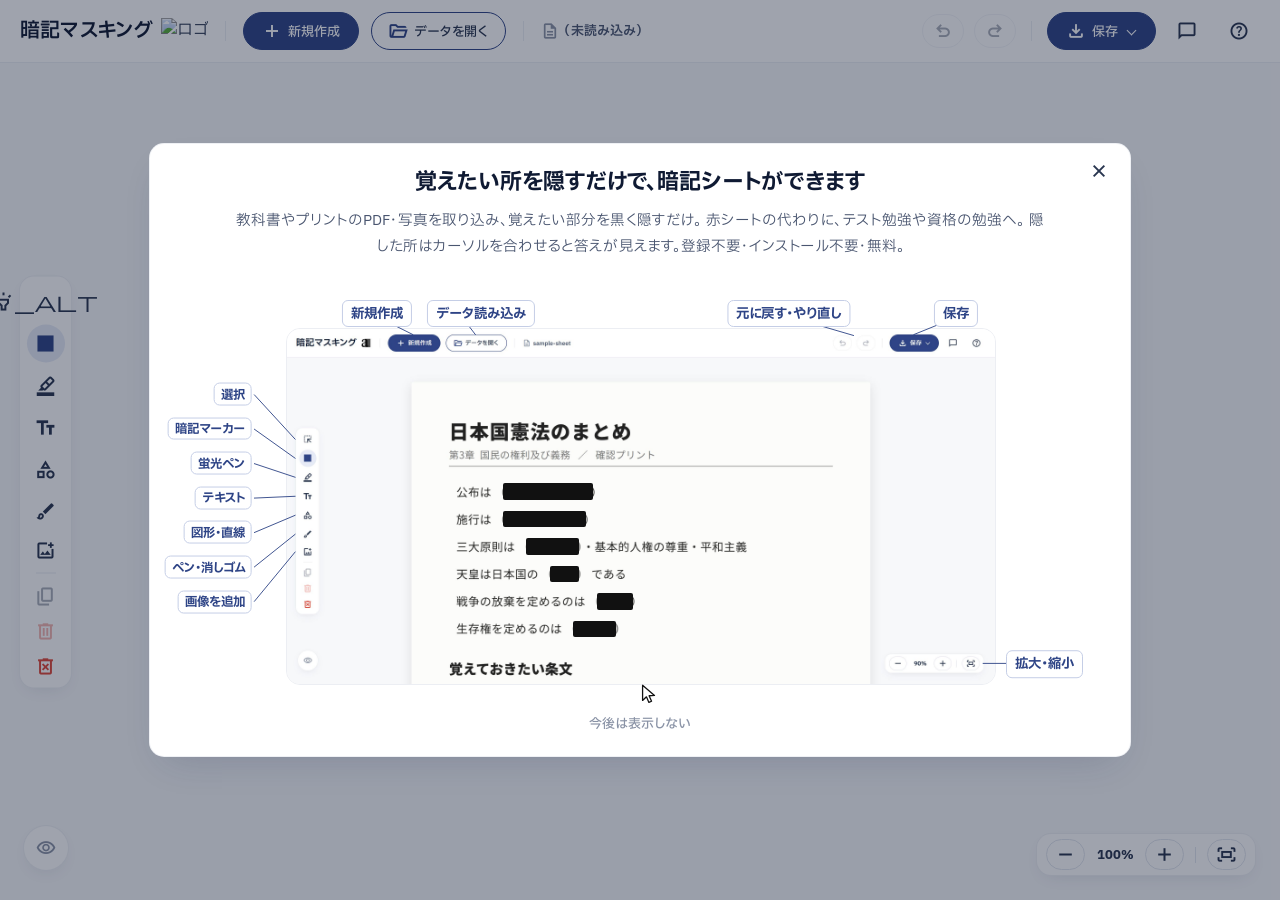
==== commit fe86ff29: "暗記マーカーの結合と、塗りつぶしの図形を足す 結合（11-07 Rayan様・案A）：マーカーを2つ以上選ぶと枠の右上に「結合」を出し、 結合したものは1つ押せば全部選ばれ・一緒に動き・一緒にめくれる" ====
--- a/index.html
+++ b/index.html
@@ -321,6 +321,16 @@
                         </div>
                     </span>
 
+                    <!-- 図形を塗りつぶすか、線だけにするか（11-07 Rayan様の見本）。直線の時は出さない -->
+                    <span class="prop-group" id="prop-shape-fill">
+                        <div class="mini-switch">
+                            <input type="radio" id="shape-fill-on" name="shapeFill" value="fill">
+                            <label for="shape-fill-on" title="塗りつぶし"><svg class="fill-icon" width="20" height="20" viewBox="0 0 21 21" aria-hidden="true"><path d="M3.5 17.5V10A6.5 6.5 0 0 1 10 3.5H17.5V17.5Z" fill="currentColor"/></svg></label>
+                            <input type="radio" id="shape-fill-off" name="shapeFill" value="line" checked>
+                            <label for="shape-fill-off" title="線だけ"><svg class="fill-icon" width="20" height="20" viewBox="0 0 21 21" aria-hidden="true"><path d="M3.5 17.5V10A6.5 6.5 0 0 1 10 3.5H17.5V17.5Z" fill="none" stroke="currentColor" stroke-width="1.8" stroke-linejoin="round"/></svg></label>
+                        </div>
+                    </span>
+
                     <span class="prop-group" id="prop-pen-mode">
                         <div class="mini-switch">
                             <input type="radio" id="pen-mode-draw" name="penMode" value="pen" checked>
@@ -643,5 +653,6 @@
     <script src="js/85-find.js"></script>
     <script src="js/86-textbar.js"></script>
     <script src="js/87-multisel.js"></script>
+    <script src="js/87-merge.js"></script>
     <script src="js/88-feedback.js"></script>
     <script src="js/89-newdoc.js"></script>
--- a/style.css
+++ b/style.css
@@ -632,6 +632,10 @@
         div.highlight-freehand-wrapper svg { display: block; overflow: visible; }
         div.highlight-freehand-wrapper .fh-stroke { fill: none; stroke-linecap: round; stroke-linejoin: round; pointer-events: auto; cursor: pointer; }
         
+        /* iPad の Chrome などは、端末側で文字だけを大きくする（10-27 Rayan様）。行の高さの実測・
+           箱の大きさ・書き出しが食い違うので、ページの文字は書いた大きさのまま描かせる。
+           大きくしたい時はこのサイトの拡大を使う。 */
+        html { -webkit-text-size-adjust: 100%; text-size-adjust: 100%; }
         .text-wrapper { min-width: 30px; min-height: 0; font-size: 20px; padding: 2px 8px; cursor: move; -webkit-touch-callout: none; border-radius: 4px; }
         .text-wrapper.selected { background-color: rgba(255, 255, 255, 0.6); }
         .text-content { width: 100%; height: 100%; outline: none; white-space: pre-wrap; word-wrap: break-word; overflow: visible; pointer-events: none; font-weight: normal; text-orientation: upright; margin: 0;}
@@ -825,6 +829,8 @@
         .shape-element svg { pointer-events: none; display: block; overflow: visible; }
         .shape-element svg * { pointer-events: none; }
         .shape-element .shape-hit { pointer-events: stroke; cursor: pointer; }
+        /* 塗りつぶしの図形は中を押しても掴める（11-07 Rayan様） */
+        .shape-element[data-filled="1"] .shape-hit { pointer-events: all; }
         .shape-element.selected .shape-hit { cursor: move; }
         .shape-element .resize-handle { pointer-events: auto; }
         
@@ -1580,3 +1586,30 @@
         /* 倍率の数字は打ち込める。欄の枠は出さず、乗せた時と打っている間だけ薄い地を敷く */
         #zoom-text { cursor: text; border-radius: var(--r-xs); padding: 2px 0; outline: none; }
         #zoom-text:hover, #zoom-text:focus { background: var(--c-surface-3); }
+        /* 文字入りのボタン：IBM Plex Sans JP は字が約1px上に乗るので、文字を1px下げ、アイコンはその分だけ戻す（10-25 Rayan様） */
+        .btn:not(.btn-icon) { padding-top: 9px; padding-bottom: 7px; }
+        .btn:not(.btn-icon) > .material-symbols-outlined { margin-top: -1px; margin-bottom: 1px; }
+
+        /* ===== 暗記マーカーの結合（11-07 Rayan様・案A） ===== */
+        /* 2つ以上選んだ時だけ、選んだ枠の右上に浮かべる。紙の拡大に関係なく同じ大きさで出す */
+        #merge-pill {
+            position: absolute; z-index: 9999; display: none; align-items: center; gap: 6px;
+            height: 34px; padding: 0 14px 0 11px; margin: 0;
+            transform: scale(var(--uz, 1)) translate(-100%, calc(-100% - 8px)); transform-origin: 0 0;
+            background: var(--c-surface); color: var(--c-accent); border: 1px solid var(--c-border); border-radius: 17px;
+            box-shadow: 0 2px 8px rgba(20, 30, 60, 0.12); font: 600 13.5px 'IBM Plex Sans JP', 'IBM Plex Sans', sans-serif;
+            white-space: nowrap; cursor: pointer;
+        }
+        #merge-pill:hover { background: var(--c-surface-2); }
+        #merge-pill .material-symbols-outlined { font-size: 19px; }
+        /* 結合した物を選んでいる時は、1つの物として実線の枠1つにし、1つずつのつまみは出さない */
+        #multi-sel-box.merged { border: 1.5px solid var(--c-accent); }
+        #workspace.merged-sel .mask.selected .resize-handle { display: none !important; }
+        #workspace.merged-sel .mask.selected::before { display: none; }
+        /* マウスを乗せてめくる時は、仲間も一緒にめくる（:hover と同じ決まり） */
+        @media (hover: hover) and (pointer: fine) {
+            .mask.grp-hover:not(.selected) { opacity: 0; }
+            #workspace-container.tool-mask .mask.grp-hover:not(.selected) { opacity: 1; }
+            body.focus-mode #workspace-container.tool-mask .mask.grp-hover:not(.selected) { opacity: 0; }
+        }
+        .mini-switch label .fill-icon { display: block; }
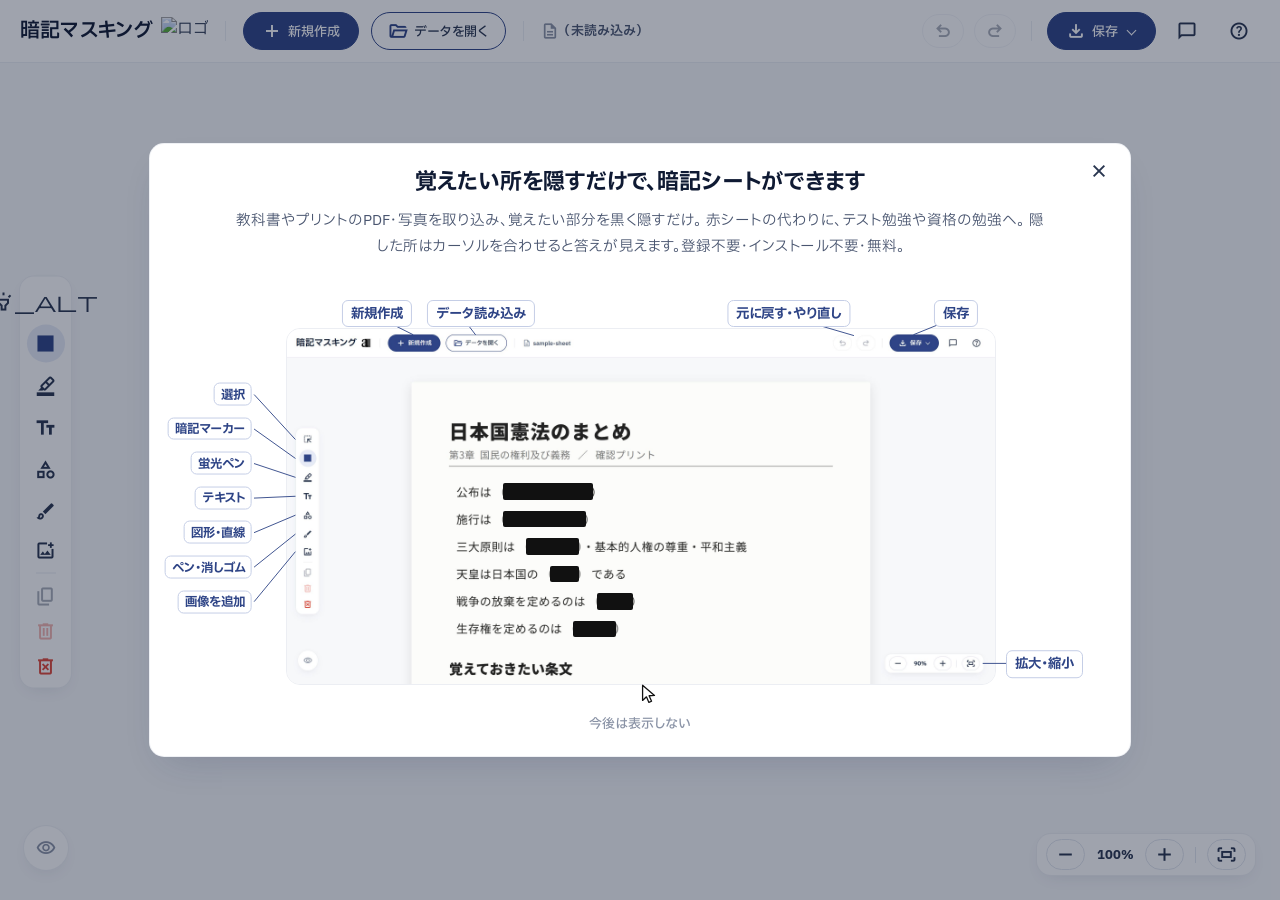
==== commit fd81ac41: "スマホでは PC と同じ並びを大きめに出し、UI の上でのブラウザの拡大を止める。設定の画面を閉じるクリックで物を置かない。ロゴの縦の位置をそろえる - スマホの縦向き（短い辺 600 未満・指）は、" ====
--- a/index.html
+++ b/index.html
@@ -3,6 +3,25 @@
 <head>
     <meta charset="UTF-8">
     <meta name="viewport" content="width=device-width, initial-scale=1.0, viewport-fit=cover">
+    <script>
+        // スマホ（画面の短い辺が 600 未満で指で触る端末）は、PC と同じ並びを少し縮めて見せる（11-15 Rayan様）。
+        // ページの幅を 620 として描かせ、端末がそれを画面幅に縮める（11-15 Rayan様の言う大きさに合わせて 820→745→620 と詰めた）。ブラウザの「PC版サイトを表示」
+        // （幅 980）より6割ほど大きい見た目になる。幅 640 未満でも狭い画面用には畳まない（00-base.js・style.css）。iPad と PC は今まで通り。
+        // 横向きは高さが足りないので、今まで通りの形（端末の幅のまま・狭い画面用の並び）に戻す。
+        (function () {
+            var s = Math.min(screen.width, screen.height);
+            if (!(s < 600 && window.matchMedia && matchMedia('(pointer: coarse)').matches)) return;
+            var meta = document.querySelector('meta[name="viewport"]');
+            var portrait = matchMedia('(orientation: portrait)');
+            function apply() {
+                meta.setAttribute('content', portrait.matches ? 'width=620, viewport-fit=cover' : 'width=device-width, initial-scale=1.0, viewport-fit=cover');
+                document.documentElement.classList.toggle('phone-desktop', portrait.matches);
+                window.dispatchEvent(new Event('phonedesktopchange'));
+            }
+            apply();
+            if (portrait.addEventListener) portrait.addEventListener('change', apply); else portrait.addListener(apply);
+        })();
+    </script>
     <meta name="robots" content="index, follow, max-image-preview:large, max-snippet:-1, max-video-preview:-1">
     <!-- SEO：狙う言葉は「赤シートの代わり」。実物の赤シート（赤字＋緑シート）とは仕組みが違うので
          「赤シートです」とは名乗らない。名乗ると検索意図とズレて離脱され、かえって順位が落ちる。
--- a/style.css
+++ b/style.css
@@ -129,7 +129,8 @@
         .header-top { display: flex; justify-content: space-between; align-items: center; flex-wrap: wrap; gap: 10px; }
         .header-title-group { display: flex; align-items: center; gap: 12px; flex-wrap: wrap; }
         .header-brand { display: flex; align-items: center; gap: 8px; }
-        .header-logo { height: 26px; width: auto; object-fit: contain; }
+        /* 文字（暗記マスキング）の黒い所の真ん中に合わせる。枠どうしで真ん中をそろえると、ロゴが約1.3px下に見えた（11-15 Rayan様） */
+        .header-logo { height: 26px; width: auto; object-fit: contain; position: relative; top: -1.3px; }
         h1 { margin: 0; font-size: 20px; font-weight: 800; color: var(--c-text-strong); letter-spacing: -0.5px; }
 
         /* 縦ディバイダー（ヘッダー等の区切り線・旧インラインstyleを共通化） */
@@ -1255,9 +1256,11 @@
                 -webkit-user-select: none !important; user-select: none !important;
             }
             .image-element img, .canvas-element { -webkit-touch-callout: none; }
-            /* UI の連打がダブルタップ拡大と誤解されないようにする（キャンバスのピンチは残る） */
+            /* UI の上では、ブラウザの拡大（ピンチ・ダブルタップ）を効かせない（11-15 Rayan様。
+               道具の帯や新規作成の所で指を2本置くと、画面ごと拡大されていた）。
+               紙の上の拡大はこのサイト自身が受け持つので、そちらは今まで通り。 */
             #app-header, #floating-tools-container, .floating-ui, #btn-focus-mode,
-            .dropdown-menu, #pdf-sidebar, #restore-banner { touch-action: manipulation; }
+            .dropdown-menu, #pdf-sidebar, #restore-banner { touch-action: pan-x pan-y; }
         }
 
         /* --- ホバーが無い環境（指）での見た目の後始末 --- */
@@ -1314,40 +1317,42 @@
 
         /* --- 狭い画面：UIが画面外に溢れて押せなくなるのを防ぐ --- */
         @media (max-width: 640px) {
+            /* スマホで PC と同じ並びを縮めて出す時（phone-desktop・11-15）は、幅が 640 を切っても
+               この畳み方をしない。PC と同じ並びのまま大きく見せるため */
             /* 中央寄せの固定幅をやめ、画面幅いっぱいに置いて折り返せるようにする */
-            #floating-tools-container {
+            html:not(.phone-desktop) #floating-tools-container {
                 left: 0; right: 0; transform: none;
                 gap: 8px;
             }
-            .tool-switch {
+            html:not(.phone-desktop) .tool-switch {
                 flex-wrap: wrap; justify-content: center;
                 max-width: calc(100% - 16px);
             }
             /* プロパティ行は折り返すと縦を食うので、横スクロールで全項目に届くようにする */
-            #floating-properties {
+            html:not(.phone-desktop) #floating-properties {
                 flex-wrap: nowrap; overflow-x: auto; overflow-y: hidden;
                 max-width: calc(100% - 16px); padding: 6px 8px;
                 -webkit-overflow-scrolling: touch;
             }
-            .prop-group { flex: 0 0 auto; }
+            html:not(.phone-desktop) .prop-group { flex: 0 0 auto; }
             /* 下部の3つ（ツールバー・学習モード・ズーム）は狭い画面だと同じ場所に重なって
                押せなくなる。ツールバーの実高さ（--tools-h・JSが更新）のぶん上へ逃がす。 */
-            #floating-bottom-right {
+            html:not(.phone-desktop) #floating-bottom-right {
                 bottom: calc(var(--tools-h, 170px) + 40px + env(safe-area-inset-bottom, 0px));
             }
             /* 学習モードボタンはズームUIとも横に並べられない（ズームUIが画面幅いっぱい）ので、
                さらにもう一段上に置く */
-            #btn-focus-mode {
+            html:not(.phone-desktop) #btn-focus-mode {
                 bottom: calc(var(--tools-h, 170px) + var(--br-h, 52px) + 50px + env(safe-area-inset-bottom, 0px));
             }
-            #app-header { gap: 8px; padding-top: 8px; padding-bottom: 8px; }
+            html:not(.phone-desktop) #app-header { gap: 8px; padding-top: 8px; padding-bottom: 8px; }
             /* 広い画面では学習モードでもヘッダーを残す（08-15 Rayan様の指示）。
                狭い画面は画面の2割強を取られるので、ここだけはたたんで閲覧に使う */
-            body.focus-mode #app-header { display: none; }
-            h1 { font-size: 17px; }
-            #current-file-name { max-width: 130px; }
+            html:not(.phone-desktop) body.focus-mode #app-header { display: none; }
+            html:not(.phone-desktop) h1 { font-size: 17px; }
+            html:not(.phone-desktop) #current-file-name { max-width: 130px; }
             /* PDFのページ一覧は重ねて出す。押し出すと作業領域が潰れる */
-            #pdf-sidebar {
+            html:not(.phone-desktop) #pdf-sidebar {
                 position: absolute; top: 0; left: 0; width: min(220px, 72vw); height: 100%;
                 z-index: 1500; box-shadow: 4px 0 16px rgba(0,0,0,0.25);
             }
